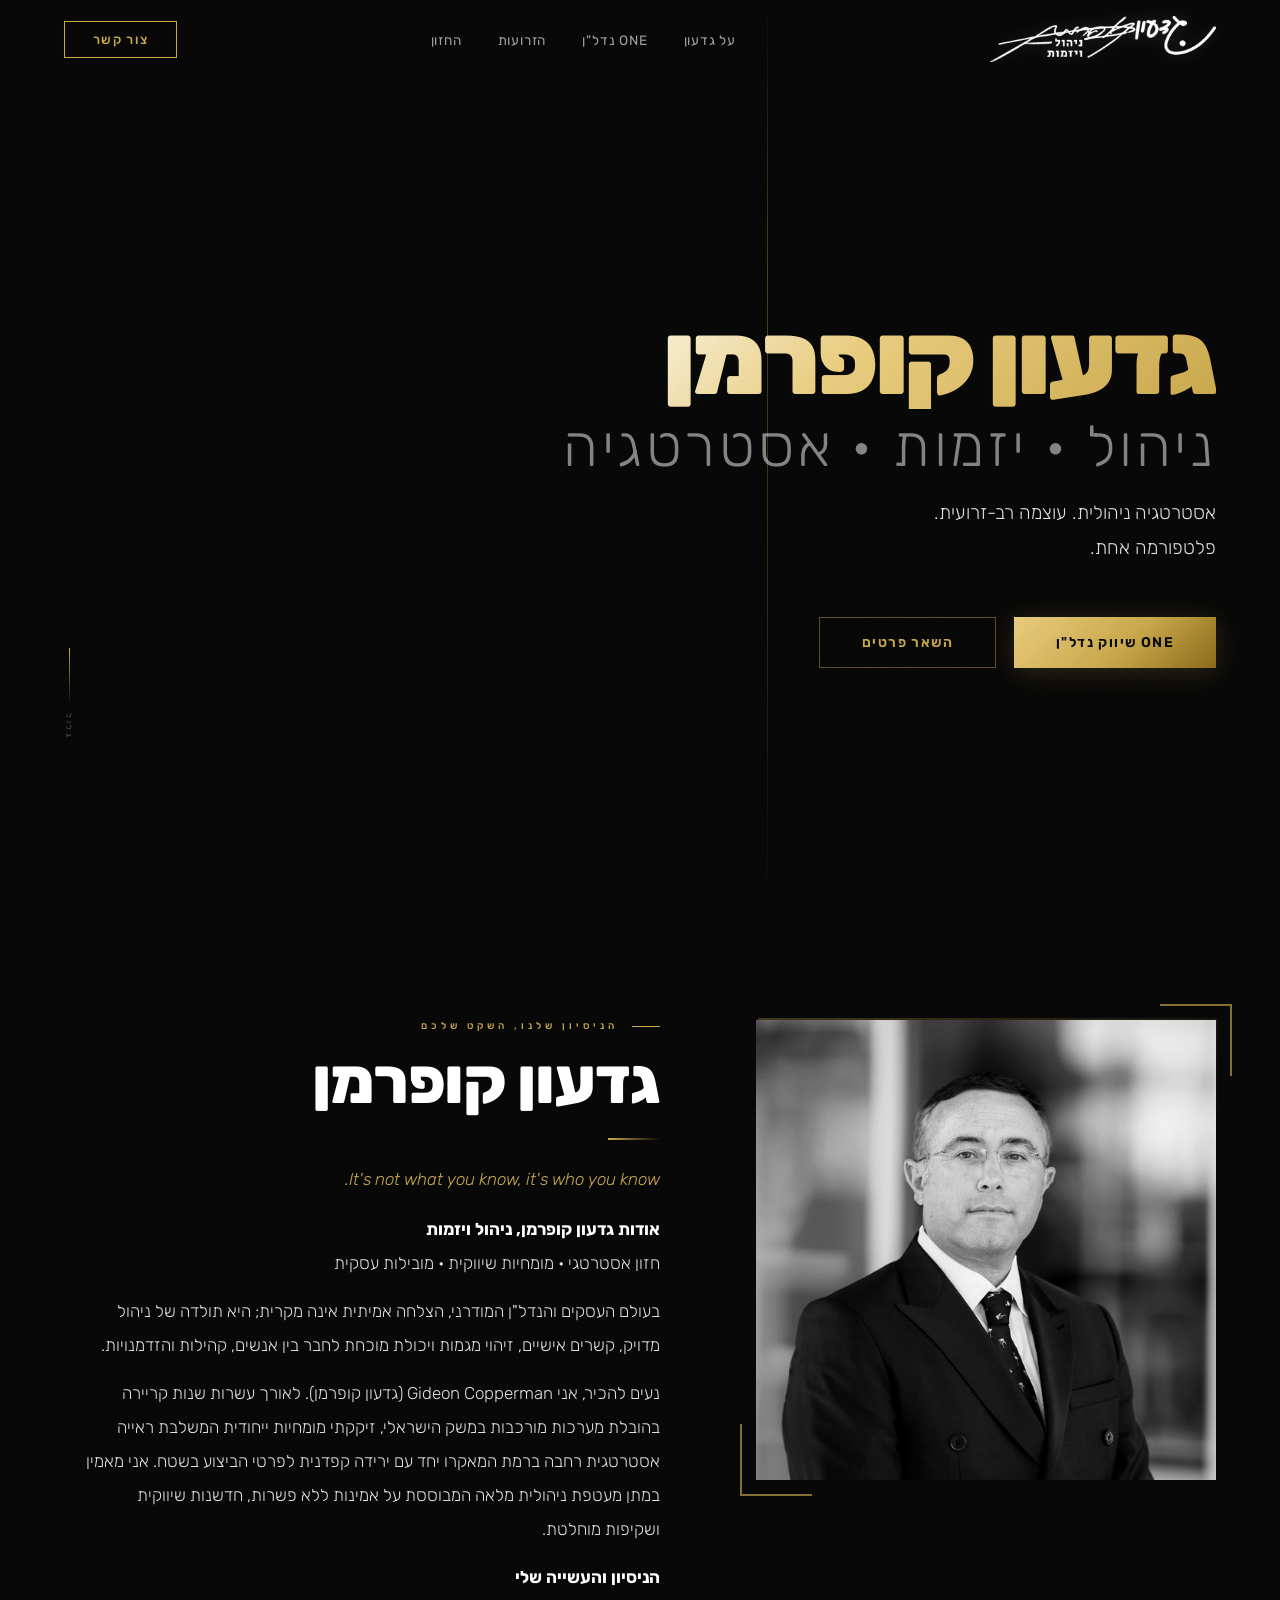
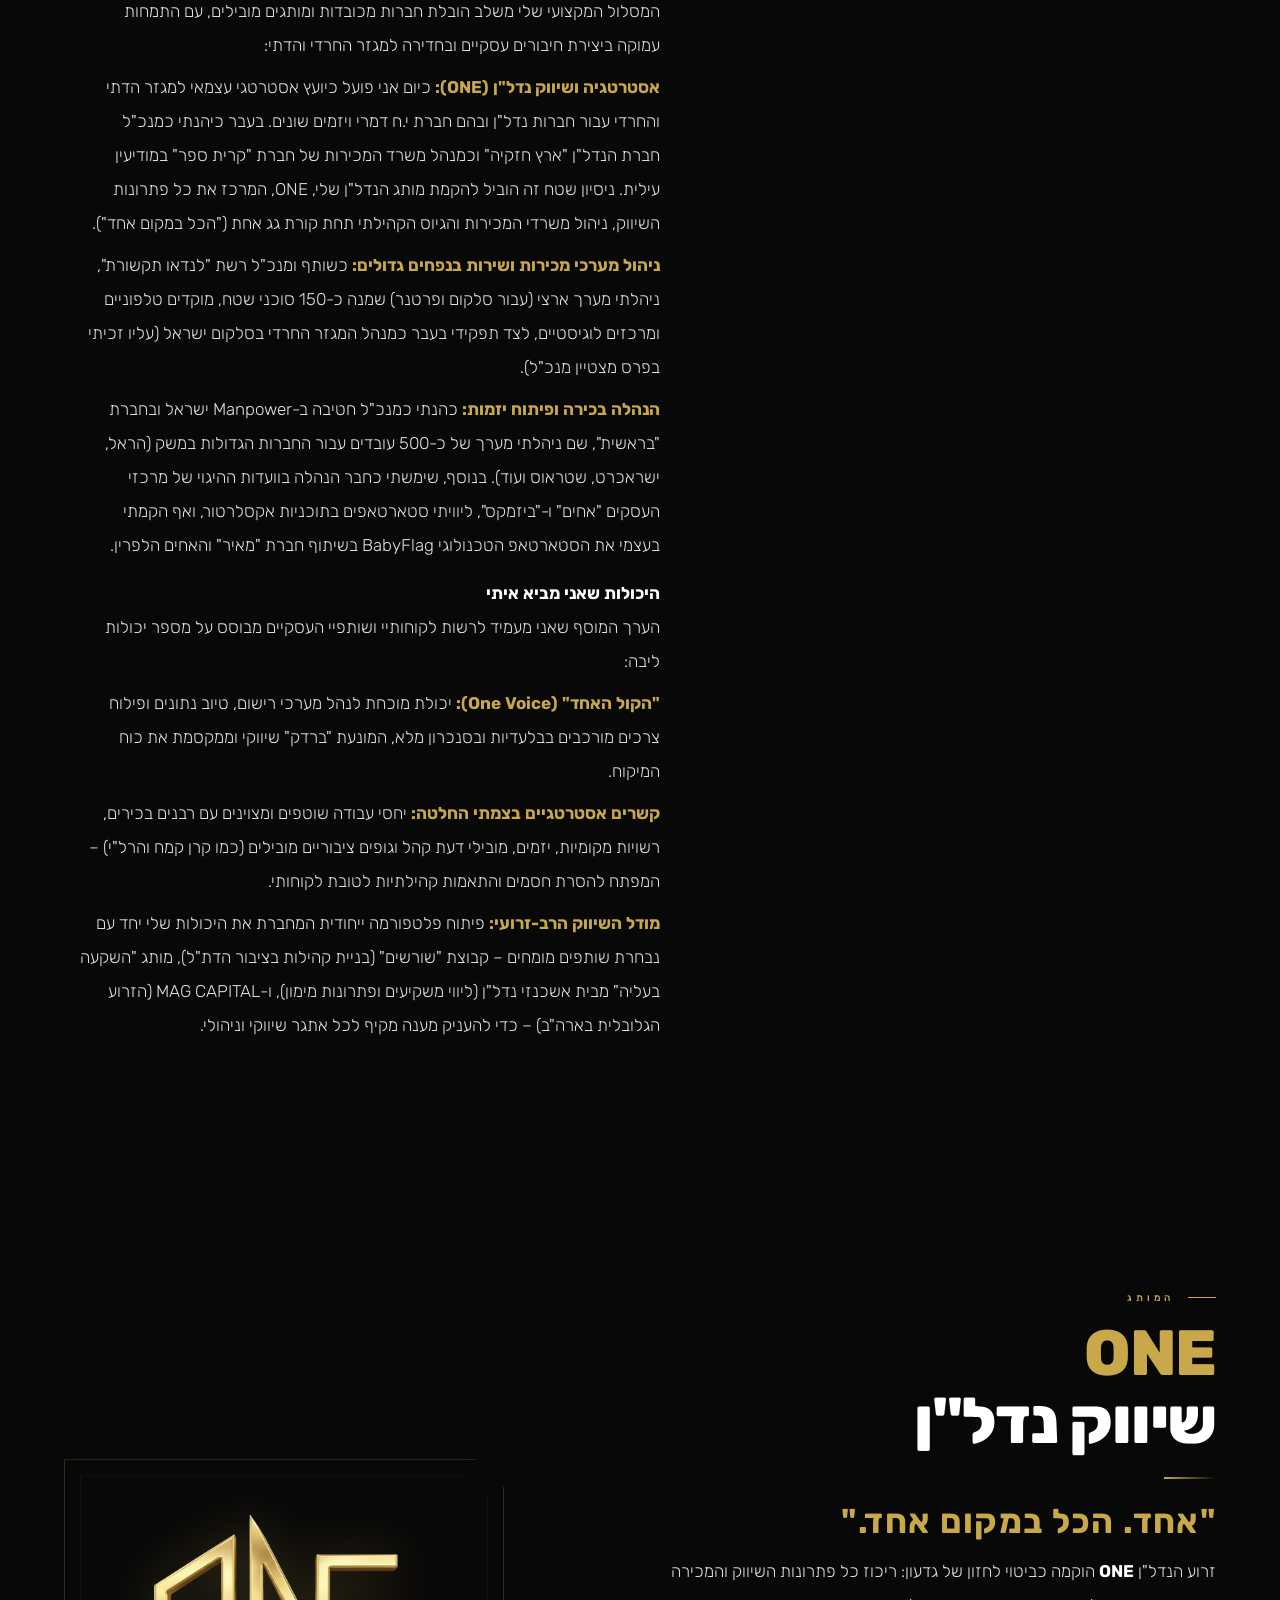
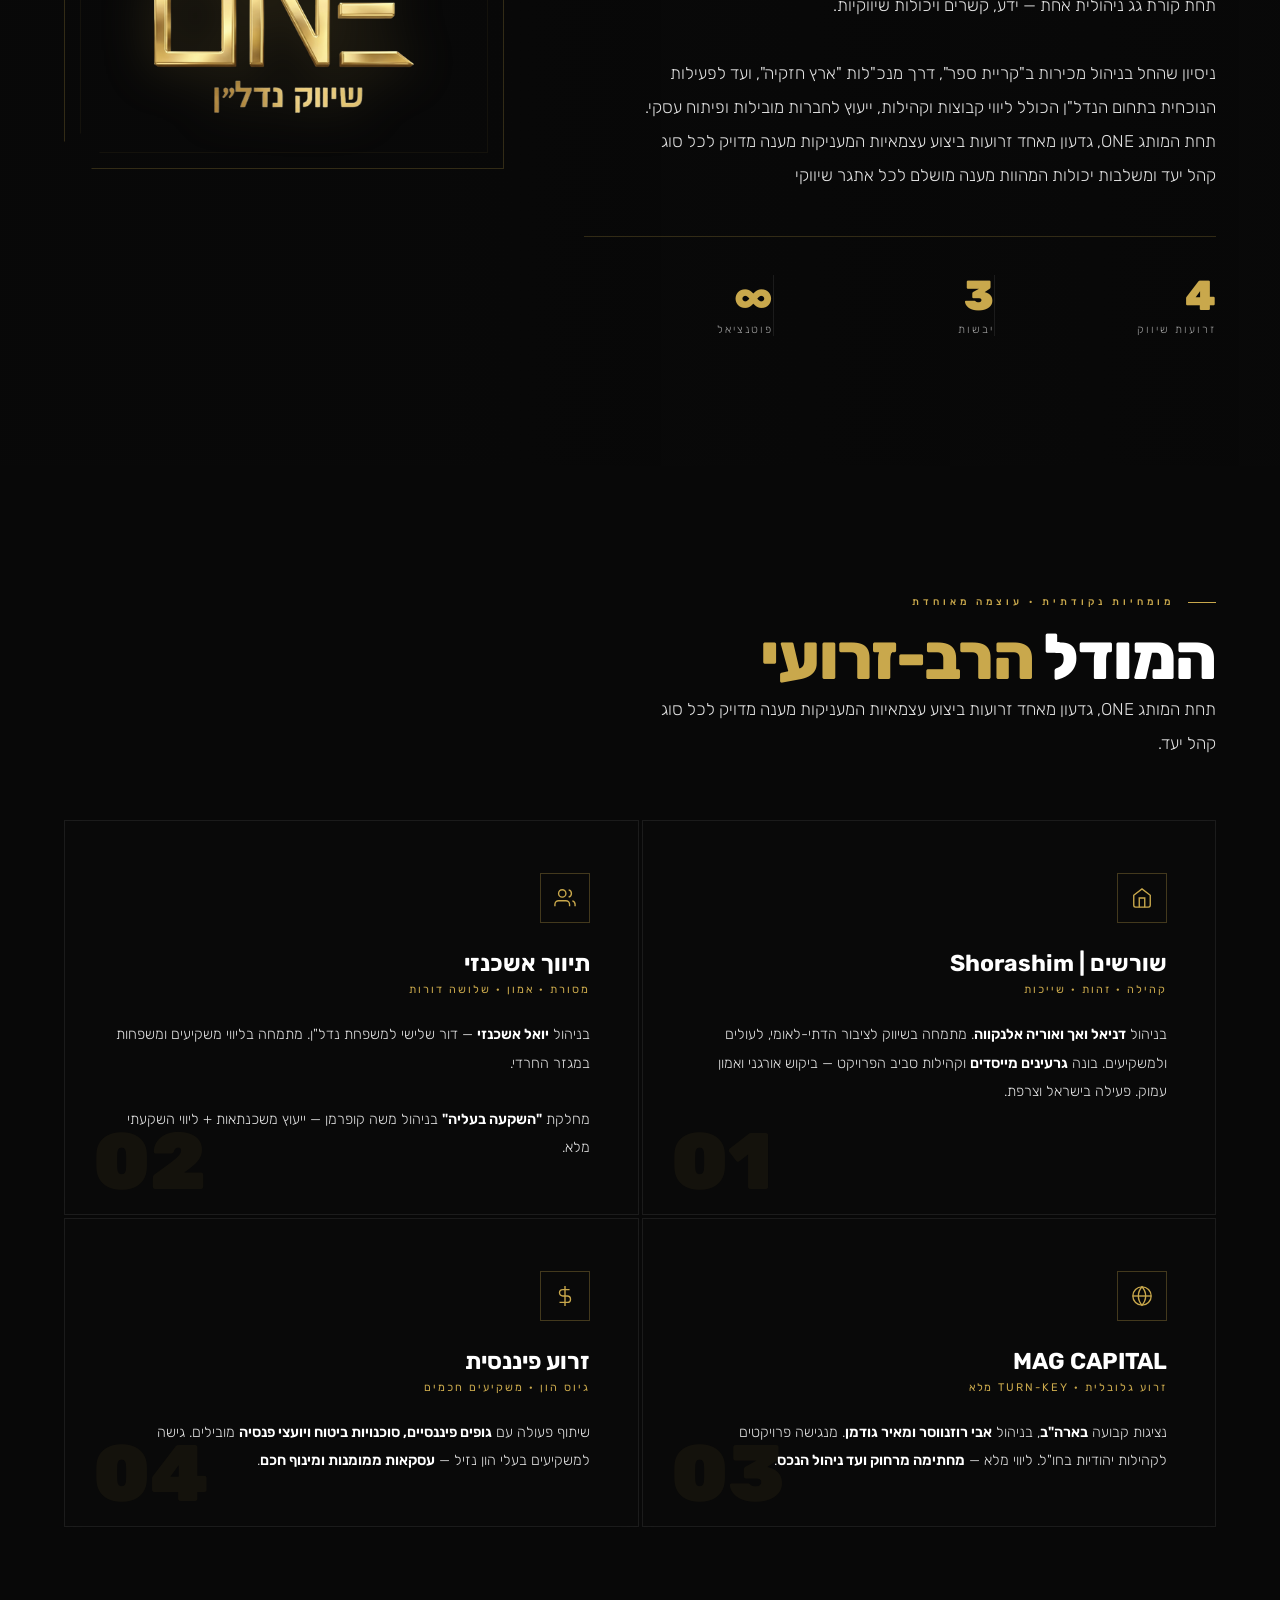
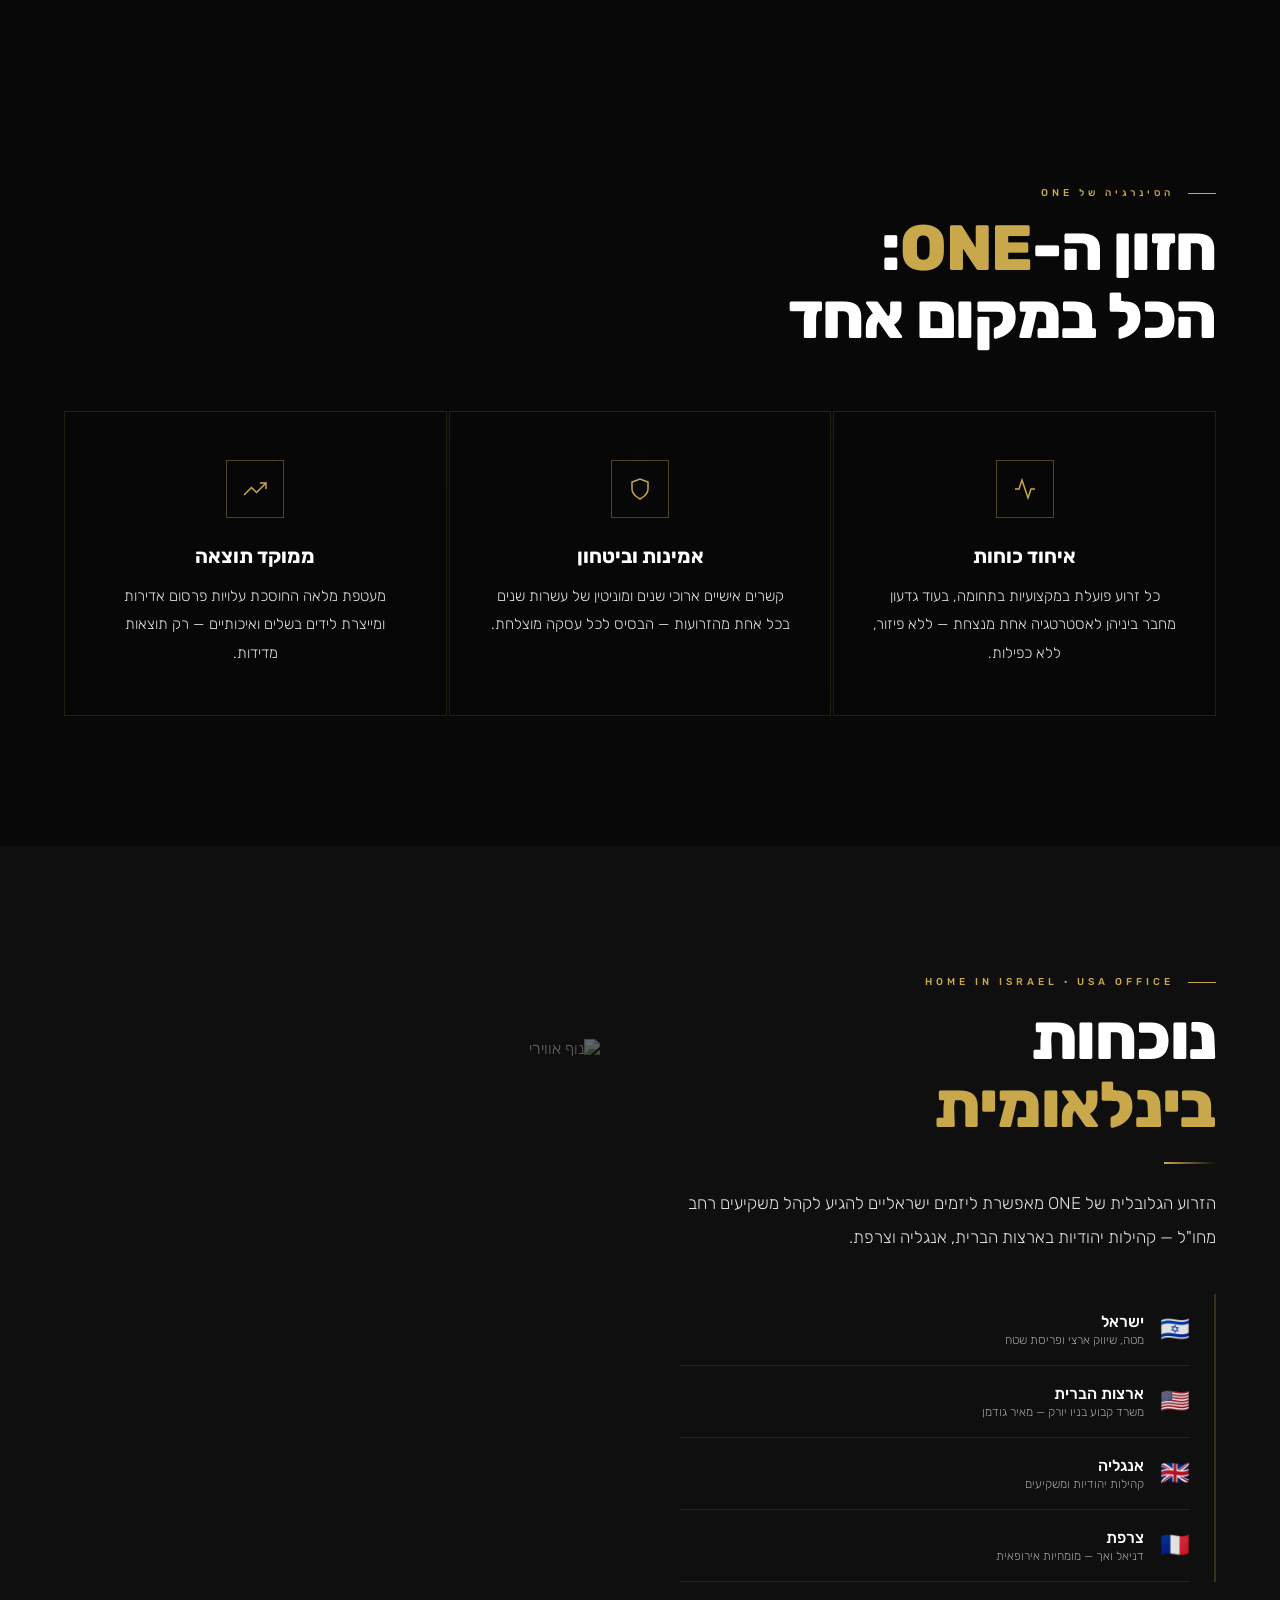
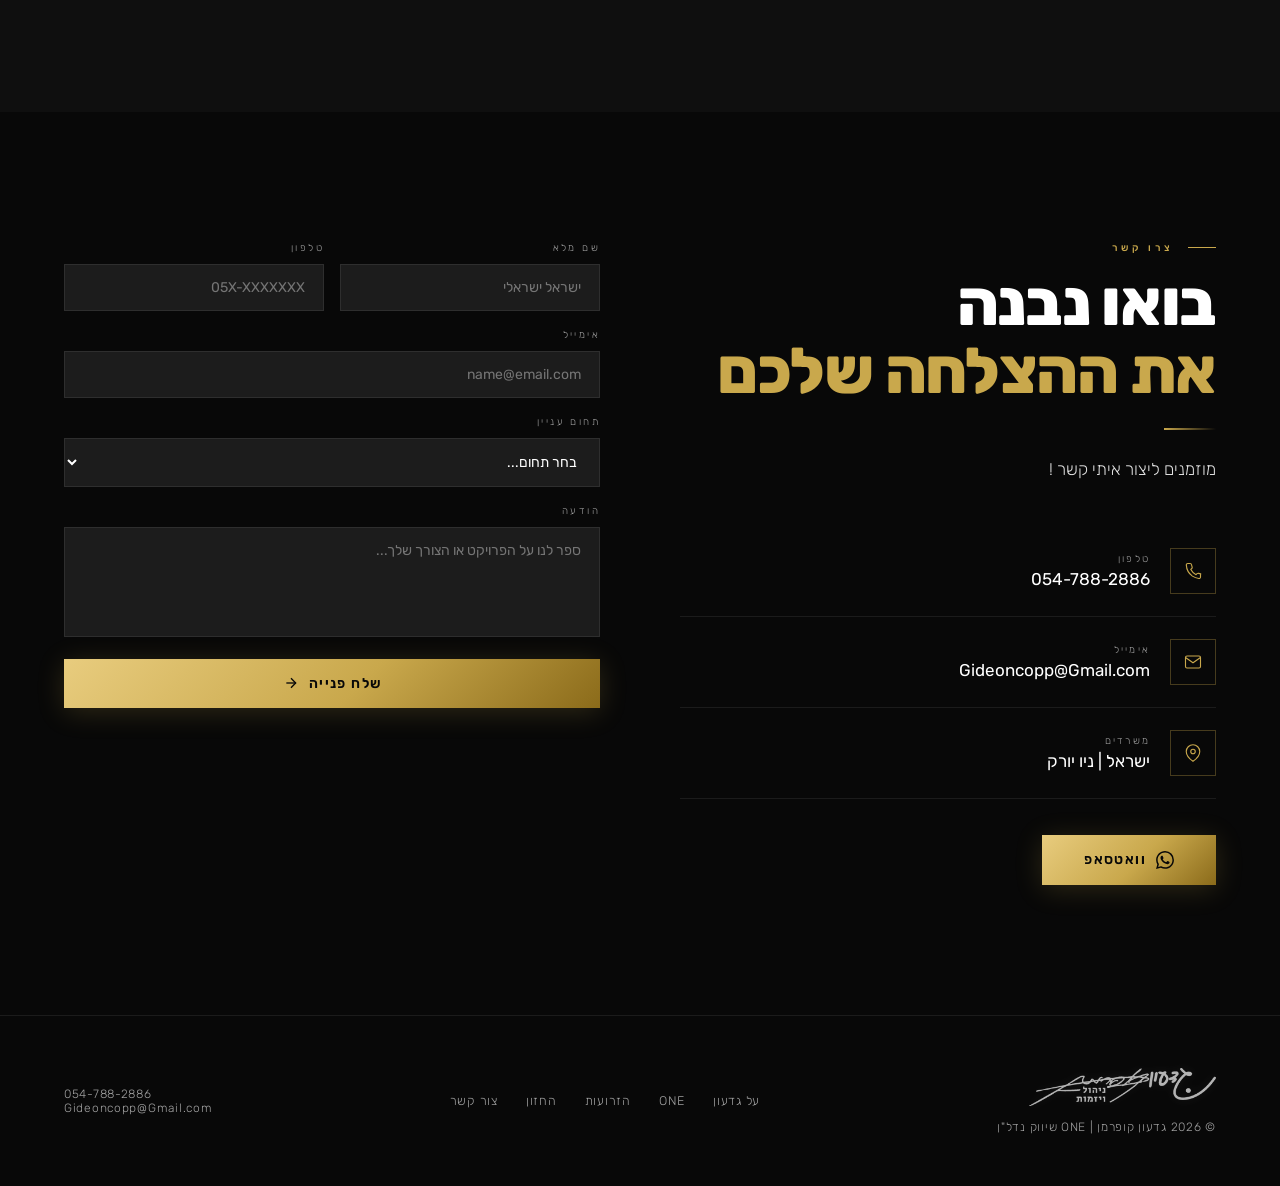
==== index.html @ a6dc7130 "Rename גדעון_קופרמן.html to index.html" ====
<!DOCTYPE html>
<html lang="he" dir="rtl">
<head>
<meta charset="UTF-8">
<meta name="viewport" content="width=device-width, initial-scale=1.0">
<title>גדעון קופרמן | ONE שיווק נדל"ן</title>
<link rel="preconnect" href="https://fonts.googleapis.com">
<link href="https://fonts.googleapis.com/css2?family=Rubik:wght@300;400;500;600;700;900&display=swap" rel="stylesheet">
<style>
:root {
  --gold:      #C9A84C;
  --gold-lt:   #E8CC7E;
  --gold-dk:   #8B6B1A;
  --gold-glow: rgba(201,168,76,0.4);
  --black:     #080808;
  --dark1:     #0F0F0F;
  --dark2:     #141414;
  --dark3:     #1C1C1C;
  --white:     #FFFFFF;
  --off-white: #F0EBE0;
  --body-text: rgba(255,255,255,0.88);
  --muted:     rgba(255,255,255,0.62);
  --faint:     rgba(255,255,255,0.35);
  --line:      rgba(201,168,76,0.22);
  --line-br:   rgba(255,255,255,0.08);
}

*,*::before,*::after { margin:0; padding:0; box-sizing:border-box; }
html { scroll-behavior:smooth; }

body {
  background: var(--black);
  color: var(--body-text);
  font-family: 'Rubik', sans-serif;
  font-weight: 300;
  overflow-x: hidden;
  direction: rtl;
}

::-webkit-scrollbar { width:3px; }
::-webkit-scrollbar-track { background:var(--black); }
::-webkit-scrollbar-thumb { background:var(--gold-dk); }

/* grain */
body::after {
  content:'';
  position:fixed; inset:0; z-index:9999; pointer-events:none;
  background-image:url("data:image/svg+xml,%3Csvg viewBox='0 0 200 200' xmlns='http://www.w3.org/2000/svg'%3E%3Cfilter id='n'%3E%3CfeTurbulence type='fractalNoise' baseFrequency='0.85' numOctaves='4' stitchTiles='stitch'/%3E%3C/filter%3E%3Crect width='100%25' height='100%25' filter='url(%23n)' opacity='0.035'/%3E%3C/svg%3E");
  opacity:0.25;
}

/* ── utils ── */
.eyebrow {
  font-size:10px; letter-spacing:.4em; text-transform:uppercase;
  color:var(--gold); font-weight:500;
  display:flex; align-items:center; gap:14px;
}
.eyebrow::before {
  content:''; width:28px; height:1px;
  background:var(--gold); flex-shrink:0;
}

h2.display {
  font-family:'Rubik',sans-serif;
  font-size:clamp(38px,5vw,68px);
  font-weight:800; line-height:1.06;
  color:var(--white); letter-spacing:-.02em;
}
h2.display .accent { color:var(--gold); }

.lead {
  font-size:17px; line-height:2;
  color:var(--body-text);
  max-width:580px;
}

.gold-rule { width:52px; height:2px; background:linear-gradient(90deg,var(--gold),transparent); margin:22px 0; }

/* ── buttons ── */
.btn {
  display:inline-flex; align-items:center; gap:10px;
  padding:16px 42px; font-family:'Rubik',sans-serif;
  font-size:14px; font-weight:600; letter-spacing:.1em;
  text-decoration:none; cursor:pointer; border:none;
  transition:all .3s ease;
}
.btn-gold {
  background:linear-gradient(135deg, var(--gold-lt) 0%, var(--gold) 55%, var(--gold-dk) 100%);
  color:var(--black);
  box-shadow:0 4px 28px rgba(201,168,76,.2);
}
.btn-gold:hover { box-shadow:0 10px 44px rgba(201,168,76,.45); transform:translateY(-2px); }
.btn-outline { background:transparent; border:1px solid rgba(201,168,76,.45); color:var(--gold); }
.btn-outline:hover { border-color:var(--gold); background:rgba(201,168,76,.1); }

/* ── NAV ── */
.nav {
  position:fixed; top:0; inset-inline:0; z-index:200;
  height:78px; display:flex; align-items:center;
  justify-content:space-between; padding:0 64px;
  transition:background .4s, box-shadow .4s;
}
.nav.scrolled {
  background:rgba(8,8,8,.96);
  backdrop-filter:blur(16px);
  box-shadow:0 1px 0 var(--line-br);
}

.nav-logo { text-decoration:none; display:flex; align-items:center; }
.nav-logo img {
  height:46px;
  filter:drop-shadow(0 0 8px rgba(255,255,255,.15));
}

.nav-links { display:flex; gap:36px; list-style:none; }
.nav-links a {
  color:var(--muted); text-decoration:none; font-size:13.5px;
  font-weight:400; letter-spacing:.06em;
  transition:color .25s; position:relative;
}
.nav-links a::after {
  content:''; position:absolute; bottom:-3px; right:0; left:0;
  height:1px; background:var(--gold);
  transform:scaleX(0); transform-origin:right;
  transition:transform .3s;
}
.nav-links a:hover { color:var(--white); }
.nav-links a:hover::after { transform:scaleX(1); }

.nav-cta {
  border:1px solid var(--gold); color:var(--gold);
  padding:10px 28px; font-size:13px; letter-spacing:.1em;
  text-decoration:none; font-family:'Rubik',sans-serif;
  font-weight:500; transition:all .3s;
}
.nav-cta:hover { background:var(--gold); color:var(--black); }

/* ── HERO ── */
.hero {
  position:relative; min-height:100vh;
  display:flex; align-items:center; overflow:hidden;
}
.hero-bg {
  position:absolute; inset:0;
  background:url('https://d8j0ntlcm91z4.cloudfront.net/user_2z0DltGcPgfWPc2d5GZVn2loP6P/hf_20260512_071832_1d3dd4ac-fcbd-48ae-98ce-c7f16e0bba00.png') center/cover no-repeat;
  transform:scale(1.07);
  animation:heroKen 24s ease-in-out infinite alternate;
  filter:brightness(.5) saturate(.85);
}
@keyframes heroKen {
  from { transform:scale(1.07) translateX(0); }
  to   { transform:scale(1.14) translateX(-1.5%); }
}
.hero-grad {
  position:absolute; inset:0;
  background:
    linear-gradient(to left, rgba(8,8,8,.75) 0%, transparent 65%),
    linear-gradient(to top,  rgba(8,8,8,.9)   0%, transparent 40%),
    linear-gradient(to bottom, rgba(8,8,8,.5) 0%, transparent 25%);
}
.hero-vline {
  position:absolute; top:0; bottom:0; right:40%;
  width:1px;
  background:linear-gradient(to bottom, transparent, rgba(201,168,76,.35) 30%, rgba(201,168,76,.2) 70%, transparent);
}

.hero-content {
  position:relative; z-index:2;
  padding:0 64px; padding-top:78px;
  max-width:900px;
  animation:fadeUp 1.2s cubic-bezier(.2,0,.1,1) both;
}
@keyframes fadeUp {
  from { opacity:0; transform:translateY(44px); }
  to   { opacity:1; transform:translateY(0); }
}


.hero h1 {
  font-family:'Rubik',sans-serif;
  font-size:clamp(56px,8vw,116px);
  font-weight:900; line-height:.97;
  letter-spacing:-.03em; margin:0 0 20px;
}
.hero h1 .name {
  display:block;
  background:linear-gradient(135deg, #fff 0%, var(--gold-lt) 45%, var(--gold) 100%);
  -webkit-background-clip:text; -webkit-text-fill-color:transparent; background-clip:text;
}
.hero h1 .sub {
  display:block;
  color:rgba(255,255,255,.5);
  font-size:.56em; font-weight:300;
  letter-spacing:.06em; margin-top:10px;
}

.hero-tagline {
  font-size:19px; color:var(--body-text);
  max-width:540px; line-height:1.85;
  margin-bottom:52px; font-weight:300;
}

.hero-btns { display:flex; gap:18px; flex-wrap:wrap; }

/* Stats bar — big and bold */
.stats-bar {
  position:absolute; bottom:0; inset-inline:0; z-index:2;
  display:grid; grid-template-columns:repeat(4,1fr);
  border-top:1px solid var(--line);
  background:linear-gradient(to top, rgba(8,8,8,.92), rgba(8,8,8,.6));
  backdrop-filter:blur(8px);
}
.stat-cell {
  padding:32px 0;
  text-align:center;
  border-left:1px solid var(--line);
  animation:fadeUp 1.8s cubic-bezier(.2,0,.1,1) both;
}
.stat-cell:last-child { border-left:none; }
.stat-n {
  font-family:'Rubik',sans-serif;
  font-size:clamp(44px,5vw,72px);
  font-weight:900; line-height:1;
  background:linear-gradient(135deg, var(--gold-lt), var(--gold));
  -webkit-background-clip:text; -webkit-text-fill-color:transparent; background-clip:text;
  display:block;
}
.stat-l {
  font-size:11px; letter-spacing:.25em;
  color:var(--muted); text-transform:uppercase;
  margin-top:8px; display:block; font-weight:400;
}

.scroll-hint {
  position:absolute; bottom:160px; left:64px; z-index:2;
  display:flex; flex-direction:column; align-items:center; gap:9px;
}
.scroll-hint span {
  font-size:9px; letter-spacing:.3em; color:var(--faint);
  text-transform:uppercase; writing-mode:vertical-lr;
}
.scroll-line {
  width:1px; height:56px;
  background:linear-gradient(to bottom, var(--gold) 0%, transparent 100%);
  animation:linePulse 2.2s ease-in-out infinite;
}
@keyframes linePulse {
  0%,100% { transform:scaleY(1) translateY(0); opacity:.7; }
  50%      { transform:scaleY(.6) translateY(10px); opacity:1; }
}

/* ── ABOUT ── */
.about-wrap {
  padding:120px 64px;
  max-width:1300px; margin:0 auto;
}
.about-grid {
  display:grid; grid-template-columns:460px 1fr;
  gap:96px; align-items:start;
}

.photo-mount {
  position:relative;
}
.photo-mount::before {
  content:''; position:absolute;
  top:-2px; right:-2px; bottom:2px; left:2px;
  background:linear-gradient(145deg, var(--gold) 0%, transparent 55%);
  opacity:.3; z-index:0;
}
.photo-mount img {
  position:relative; z-index:1; width:100%;
  display:block; filter:contrast(1.05) saturate(.95);
}
.photo-corner-tl {
  position:absolute; top:-16px; right:-16px;
  width:72px; height:72px;
  border-top:2px solid var(--gold); border-right:2px solid var(--gold);
  z-index:2; opacity:.65;
}
.photo-corner-br {
  position:absolute; bottom:-16px; left:-16px;
  width:72px; height:72px;
  border-bottom:2px solid var(--gold); border-left:2px solid var(--gold);
  z-index:2; opacity:.65;
}

.about-text .badges {
  display:flex; gap:10px; flex-wrap:wrap; margin-top:28px;
}
.badge {
  font-size:11px; letter-spacing:.1em; text-transform:uppercase;
  border:1px solid var(--line); color:var(--gold);
  padding:6px 16px; font-weight:400;
}

.timeline {
  margin-top:44px;
  border-right:2px solid var(--line);
  padding-right:28px;
}
.tl-item {
  position:relative; padding:20px 0;
  border-bottom:1px solid var(--line-br);
  display:grid; grid-template-columns:180px 1fr; gap:20px;
}
.tl-item::before {
  content:''; position:absolute;
  right:-36px; top:26px;
  width:10px; height:10px;
  border:2px solid var(--gold); background:var(--black);
  transform:rotate(45deg);
}
.tl-co {
  font-size:12px; font-weight:600; color:var(--gold);
  letter-spacing:.05em; line-height:1.5;
}
.tl-co small {
  display:block; font-weight:300; font-size:11px;
  color:var(--muted); letter-spacing:.08em; margin-top:3px;
}
.tl-desc { font-size:14px; color:var(--body-text); line-height:1.85; }
.award {
  display:inline-block; font-size:10px; letter-spacing:.15em;
  color:var(--gold); border:1px solid rgba(201,168,76,.35);
  padding:3px 10px; margin-top:8px;
}

/* ── ONE SECTION (bg: interior) ── */
.one-section {
  position:relative; overflow:hidden;
}
.one-section-bg {
  position:absolute; inset:0;
  background:url('https://d8j0ntlcm91z4.cloudfront.net/user_2z0DltGcPgfWPc2d5GZVn2loP6P/hf_20260512_071838_3bd929a1-4278-4770-b07a-94252f2e0bbb.png') center/cover no-repeat;
  filter:brightness(.5) saturate(.85);
}
.one-section-overlay {
  position:absolute; inset:0;
  background:
    linear-gradient(to right, rgba(8,8,8,.78) 35%, rgba(8,8,8,.42) 100%),
    linear-gradient(to bottom, rgba(8,8,8,.5) 0%, transparent 20%, transparent 80%, rgba(8,8,8,.65) 100%);
}
.one-inner {
  position:relative; z-index:1;
  padding:130px 64px;
  max-width:1300px; margin:0 auto;
  display:grid; grid-template-columns:1fr 440px;
  gap:80px; align-items:center;
}

/* ONE logo mount: integrated, not pasted */
.one-logo-box {
  position:relative; display:flex;
  align-items:center; justify-content:center;
  padding:56px;
}
.one-logo-box::before {
  content:''; position:absolute; inset:0;
  border:1px solid var(--line);
  clip-path:polygon(0 0, calc(100% - 28px) 0, 100% 28px, 100% 100%, 28px 100%, 0 calc(100% - 28px));
}
.one-logo-box::after {
  content:''; position:absolute; inset:16px;
  border:1px solid rgba(201,168,76,.06);
  clip-path:polygon(0 0, calc(100% - 20px) 0, 100% 20px, 100% 100%, 20px 100%, 0 calc(100% - 20px));
}
.one-logo-box img {
  width:260px; position:relative; z-index:1;
  animation:goldGlow 5s ease-in-out infinite;
  filter:drop-shadow(0 0 24px rgba(201,168,76,.25));
}
@keyframes goldGlow {
  0%,100% { filter:drop-shadow(0 0 18px rgba(201,168,76,.2)); }
  50%      { filter:drop-shadow(0 0 52px rgba(201,168,76,.55)); }
}

.one-tagline {
  font-family:'Rubik',sans-serif;
  font-size:clamp(22px,2.8vw,34px);
  font-weight:700; color:var(--gold);
  letter-spacing:.04em; margin:20px 0 12px;
}

.one-kpis {
  display:flex; gap:0;
  margin-top:44px; padding-top:38px;
  border-top:1px solid var(--line);
}
.kpi {
  flex:1; padding:0 0 0 32px;
  border-left:1px solid var(--line-br);
}
.kpi:last-child { border-left:none; padding-left:0; }
.kpi-n {
  font-size:42px; font-weight:900;
  color:var(--gold); line-height:1;
}
.kpi-l {
  font-size:11px; letter-spacing:.18em;
  text-transform:uppercase; color:var(--muted); margin-top:6px;
}

/* Properties mosaic */
.mosaic {
  display:grid;
  grid-template-columns:1.5fr 1fr 1fr;
  grid-template-rows:280px 280px;
  gap:3px; margin-top:70px;
  position:relative; z-index:1;
  max-width:1300px; margin-inline:auto;
}
.mosaic-cell {
  position:relative; overflow:hidden;
}
.mosaic-cell img {
  width:100%; height:100%; object-fit:cover;
  transition:transform .85s cubic-bezier(.2,0,.1,1), filter .4s;
  filter:brightness(.72) saturate(.8);
}
.mosaic-cell:hover img { transform:scale(1.07); filter:brightness(.88) saturate(1.1); }
.mosaic-cell:first-child { grid-row:span 2; }
.mosaic-cap {
  position:absolute; bottom:0; inset-inline:0;
  padding:20px 22px;
  background:linear-gradient(to top, rgba(8,8,8,.82) 0%, transparent 100%);
}
.mosaic-tag {
  font-size:9px; letter-spacing:.28em; text-transform:uppercase;
  color:var(--gold); margin-bottom:4px;
}
.mosaic-name {
  font-family:'Rubik',sans-serif; font-size:17px;
  font-weight:700; color:var(--white);
}

/* ── ARMS (bg: aerial) ── */
.arms-section {
  position:relative; overflow:hidden;
}
.arms-bg {
  position:absolute; inset:0;
  background:url('https://d8j0ntlcm91z4.cloudfront.net/user_2z0DltGcPgfWPc2d5GZVn2loP6P/hf_20260512_071843_4479e6b7-c26d-4ecb-a0e3-efa454757441.png') center/cover no-repeat;
  filter:brightness(.5) saturate(.85);
}
.arms-overlay {
  position:absolute; inset:0;
  background:rgba(8,8,8,.52);
}
.arms-inner {
  position:relative; z-index:1;
  padding:130px 64px; max-width:1300px; margin:0 auto;
}
.arms-grid {
  display:grid; grid-template-columns:repeat(2,1fr);
  gap:3px; margin-top:60px;
}
.arm-card {
  background:rgba(10,10,10,.85);
  backdrop-filter:blur(10px);
  border:1px solid var(--line-br);
  padding:52px 48px; position:relative; overflow:hidden;
  transition:border-color .35s, transform .35s;
}
.arm-card-bg {
  position:absolute; inset:0;
  background-size:cover; background-position:center;
  filter:brightness(.5) saturate(.85);
  transition:filter .5s, transform .8s;
  z-index:0;
}
.arm-card:hover .arm-card-bg {
  filter:brightness(.62) saturate(1);
  transform:scale(1.05);
}
.arm-card > *:not(.arm-card-bg):not(.arm-num) {
  position:relative; z-index:1;
}
.arm-card .arm-num { z-index:1; }
.arm-card:hover {
  border-color:rgba(201,168,76,.4);
  transform:translateY(-4px);
}
.arm-card::before {
  content:''; position:absolute;
  top:0; right:0; left:0; height:2px;
  background:linear-gradient(90deg, transparent, var(--gold), transparent);
  transform:scaleX(0); transition:transform .5s;
}
.arm-card:hover::before { transform:scaleX(1); }
.arm-num {
  position:absolute; bottom:12px; left:28px;
  font-family:'Rubik',sans-serif; font-size:80px;
  font-weight:900; color:rgba(201,168,76,.06);
  line-height:1; pointer-events:none; user-select:none;
}
.arm-icon {
  width:50px; height:50px;
  border:1px solid rgba(201,168,76,.3);
  display:flex; align-items:center; justify-content:center;
  margin-bottom:26px; color:var(--gold);
}
.arm-icon svg { width:22px; height:22px; }
.arm-title {
  font-family:'Rubik',sans-serif; font-size:23px;
  font-weight:700; color:var(--white); margin-bottom:6px;
}
.arm-sub {
  font-size:11px; letter-spacing:.18em;
  text-transform:uppercase; color:var(--gold);
  margin-bottom:24px; font-weight:400;
}
.arm-body { font-size:14.5px; line-height:1.95; color:var(--body-text); }
.arm-body strong { color:var(--white); font-weight:600; }

/* ── VISION (bg: penthouse) ── */
.vision-section {
  position:relative; overflow:hidden;
}
.vision-bg {
  position:absolute; inset:0;
  background:url('https://d8j0ntlcm91z4.cloudfront.net/user_2z0DltGcPgfWPc2d5GZVn2loP6P/hf_20260512_071849_13f2299f-2a1b-4d69-b930-0a823d4abb75.png') center 30%/cover no-repeat;
  filter:brightness(.5) saturate(.85);
}
.vision-overlay {
  position:absolute; inset:0;
  background:
    radial-gradient(ellipse 70% 100% at 50% 0%, rgba(8,8,8,.3) 0%, transparent 60%),
    linear-gradient(to bottom, rgba(8,8,8,.45) 0%, rgba(8,8,8,.32) 50%, rgba(8,8,8,.6) 100%);
}
.vision-inner {
  position:relative; z-index:1;
  padding:130px 64px; max-width:1300px; margin:0 auto;
}
.vision-cards {
  display:grid; grid-template-columns:repeat(3,1fr);
  gap:2px; margin-top:60px;
}
.v-card {
  border:1px solid rgba(201,168,76,.15);
  background:rgba(8,8,8,.65);
  backdrop-filter:blur(14px);
  padding:48px 38px; text-align:center;
  transition:border-color .3s, background .3s, transform .3s;
}
.v-card:hover {
  border-color:rgba(201,168,76,.5);
  background:rgba(12,10,4,.8);
  transform:translateY(-4px);
}
.v-icon {
  width:58px; height:58px;
  border:1px solid rgba(201,168,76,.38);
  display:flex; align-items:center; justify-content:center;
  margin:0 auto 26px; color:var(--gold);
}
.v-icon svg { width:24px; height:24px; }
.v-card h3 {
  font-family:'Rubik',sans-serif; font-size:20px;
  font-weight:700; color:var(--white); margin-bottom:14px;
}
.v-card p { font-size:15px; color:var(--body-text); line-height:1.9; }

/* ── GLOBAL ── */
.global-section {
  position:relative; overflow:hidden;
  background:var(--dark1);
}
.global-inner {
  padding:130px 64px; max-width:1300px; margin:0 auto;
  display:grid; grid-template-columns:1fr 1fr; gap:80px; align-items:center;
}
.global-img {
  position:relative; overflow:hidden; height:480px;
}
.global-img img {
  width:100%; height:100%; object-fit:cover;
  filter:brightness(.75) saturate(.8);
}
.global-img::after {
  content:''; position:absolute; inset:0;
  background:linear-gradient(to left, rgba(15,15,15,.5) 0%, transparent 60%);
}
.countries {
  margin-top:40px; border-right:2px solid var(--line);
  padding-right:24px;
}
.country {
  padding:18px 0; border-bottom:1px solid var(--line-br);
  display:flex; align-items:center; gap:16px;
  transition:padding-right .25s;
}
.country:hover { padding-right:8px; }
.c-flag { font-size:24px; line-height:1; }
.c-name { font-size:16px; font-weight:500; color:var(--white); }
.c-desc { font-size:12px; color:var(--muted); margin-top:2px; }

/* ── CONTACT (bg: lobby) ── */
.contact-section {
  position:relative; overflow:hidden;
}
.contact-bg {
  position:absolute; inset:0;
  background:url('https://d8j0ntlcm91z4.cloudfront.net/user_2z0DltGcPgfWPc2d5GZVn2loP6P/hf_20260512_071855_0fe7b6d3-6d54-416a-b153-3c78ca87f82b.png') center/cover no-repeat;
  filter:brightness(.5) saturate(.85);
}
.contact-overlay {
  position:absolute; inset:0;
  background:rgba(8,8,8,.52);
}
.contact-inner {
  position:relative; z-index:1;
  padding:130px 64px; max-width:1300px; margin:0 auto;
  display:grid; grid-template-columns:1fr 1fr; gap:80px; align-items:start;
}

.ci-list { margin-top:40px; }
.ci-row {
  display:flex; align-items:center; gap:20px;
  padding:22px 0; border-bottom:1px solid var(--line-br);
}
.ci-ico {
  width:46px; height:46px;
  border:1px solid rgba(201,168,76,.32);
  display:flex; align-items:center; justify-content:center;
  flex-shrink:0; color:var(--gold);
}
.ci-ico svg { width:18px; height:18px; }
.ci-lbl { font-size:10px; letter-spacing:.22em; text-transform:uppercase; color:var(--muted); margin-bottom:4px; }
.ci-val { font-size:17px; color:var(--white); font-weight:400; }

.form-2col { display:grid; grid-template-columns:1fr 1fr; gap:16px; }
.fg { margin-bottom:18px; }
.fg label { display:block; font-size:10px; letter-spacing:.24em; text-transform:uppercase; color:var(--muted); margin-bottom:10px; }
.fg input, .fg textarea, .fg select {
  width:100%; background:var(--dark3);
  border:1px solid var(--line-br);
  color:var(--white); padding:14px 18px;
  font-family:'Rubik',sans-serif; font-size:14px;
  outline:none; transition:border-color .3s; direction:rtl;
}
.fg input:focus, .fg textarea:focus, .fg select:focus { border-color:rgba(201,168,76,.5); }
.fg textarea { height:110px; resize:none; }
.fg select option { background:var(--dark3); }

/* ── FOOTER ── */
footer {
  background:var(--black);
  border-top:1px solid var(--line-br);
  padding:52px 64px;
}
.footer-inner {
  max-width:1300px; margin:0 auto;
  display:flex; justify-content:space-between; align-items:center; gap:32px;
}
.footer-sig img {
  height:38px; opacity:.7;
  filter:drop-shadow(0 0 4px rgba(255,255,255,.1));
}
.footer-copy { font-size:12px; color:var(--muted); letter-spacing:.06em; }
.footer-nav { display:flex; gap:28px; }
.footer-nav a { font-size:12.5px; color:var(--muted); text-decoration:none; letter-spacing:.06em; transition:color .25s; }
.footer-nav a:hover { color:var(--gold); }

/* ── REVEAL ── */
.reveal {
  opacity:0; transform:translateY(32px);
  transition:opacity .8s cubic-bezier(.2,0,.1,1), transform .8s cubic-bezier(.2,0,.1,1);
}
.reveal.d1 { transition-delay:.1s; }
.reveal.d2 { transition-delay:.22s; }
.reveal.d3 { transition-delay:.34s; }
.reveal.d4 { transition-delay:.46s; }
.reveal.in { opacity:1; transform:translateY(0); }

/* ── RESPONSIVE ── */
@media(max-width:1024px) {
  .nav { padding:0 20px; height:64px; }
  .nav-links { display:none; }
  .nav-cta { padding:8px 18px; font-size:12px; }
  .hero-content { padding:0 20px; padding-top:64px; }
  .hero h1 { font-size:clamp(42px,11vw,72px); }
  .hero-tagline { font-size:15px; }
  .stats-bar { grid-template-columns:repeat(2,1fr); }
  .stat-n { font-size:clamp(36px,9vw,56px); }
  .stat-cell { padding:22px 8px; }
  .about-wrap { padding:64px 20px; }
  .about-grid { grid-template-columns:1fr; gap:40px; }
  .one-inner { padding:64px 20px; grid-template-columns:1fr; gap:40px; }
  .one-logo-box { padding:32px; }
  .one-logo-box img { width:180px; }
  .one-kpis { gap:0; }
  .kpi { padding:0 0 0 20px; }
  .arms-inner { padding:64px 20px; }
  .arms-grid { grid-template-columns:1fr; }
  .arm-card { padding:36px 28px; }
  .vision-inner { padding:64px 20px; }
  .vision-cards { grid-template-columns:1fr; gap:2px; }
  .v-card { padding:36px 24px; }
  .global-inner { padding:64px 20px; grid-template-columns:1fr; gap:40px; }
  .global-img { height:260px; }
  .contact-inner { padding:64px 20px; grid-template-columns:1fr; gap:40px; }
  .form-2col { grid-template-columns:1fr; gap:0; }
  footer { padding:36px 20px; }
  .footer-inner { flex-direction:column; text-align:center; gap:20px; }
  .footer-nav { justify-content:center; flex-wrap:wrap; gap:16px; }
  .scroll-hint { display:none; }
  .hero-vline { display:none; }
  .eyebrow { font-size:9px; }
  h2.display { font-size:clamp(28px,8vw,44px); }
  .lead { font-size:15px; }
  .timeline { padding-right:20px; }
  .tl-item { grid-template-columns:1fr; gap:6px; }
  .tl-item::before { display:none; }
  .countries { padding-right:16px; }
}

@media(max-width:480px) {
  .hero h1 { font-size:clamp(36px,10vw,56px); }
  .stat-n { font-size:clamp(30px,8vw,44px); }
  .btn { padding:13px 24px; font-size:13px; }
  .hero-btns { flex-direction:column; gap:12px; }
  .hero-btns .btn { text-align:center; justify-content:center; }
  .nav-cta { display:none; }
  .one-logo-box img { width:140px; }
  .arm-card { padding:28px 20px; }
  .arm-icon { width:42px; height:42px; }
}
</style>
</head>
<body>

<!-- NAV -->
<nav class="nav" id="main-nav">
  <a href="#" class="nav-logo">
    <img src="[data-uri]" alt="גדעון קופרמן">
  </a>
  <ul class="nav-links">
    <li><a href="#about">על גדעון</a></li>
    <li><a href="#one">ONE נדל"ן</a></li>
    <li><a href="#arms">הזרועות</a></li>
    <li><a href="#vision">החזון</a></li>
  </ul>
  <a href="#contact" class="nav-cta">צור קשר</a>
</nav>

<!-- ════ HERO ════ -->
<section class="hero" id="hero">
  <div class="hero-bg"></div>
  <div class="hero-grad"></div>
  <div class="hero-vline"></div>

  <div class="hero-content">
    <h1>
      <span class="name">גדעון קופרמן</span>
      <span class="sub">ניהול · יזמות · אסטרטגיה</span>
    </h1>
    <p class="hero-tagline">
      אסטרטגיה ניהולית. עוצמה רב-זרועית.<br>
      פלטפורמה אחת.
    </p>
    <div class="hero-btns">
      <a href="#one" class="btn btn-gold">ONE שיווק נדל"ן</a>
      <a href="#contact" class="btn btn-outline">השאר פרטים</a>
    </div>
  </div>

  <div class="scroll-hint">
    <div class="scroll-line"></div>
    <span>גלול</span>
  </div>


</section>

<!-- ════ ABOUT ════ -->
<div class="about-wrap" id="about">
  <div class="about-grid">
    <div class="photo-mount reveal">
      <div class="photo-corner-tl"></div>
      <img src="[data-uri]" alt="גדעון קופרמן">
      <div class="photo-corner-br"></div>
    </div>

    <div>
      <div class="eyebrow reveal">הניסיון שלנו, השקט שלכם</div>
      <h2 class="display reveal d1" style="margin-top:16px;">גדעון קופרמן</h2>
      <div class="gold-rule reveal d2"></div>
      <p class="lead reveal d2" style="font-style:italic;color:var(--gold);margin-bottom:16px;">It's not what you know, it's who you know.</p>

      <p class="lead reveal d2" style="margin-bottom:14px;"><strong style="color:var(--white);">אודות גדעון קופרמן, ניהול ויזמות</strong><br>
      חזון אסטרטגי • מומחיות שיווקית • מובילות עסקית</p>

      <p class="lead reveal d2" style="margin-bottom:14px;">בעולם העסקים והנדל"ן המודרני, הצלחה אמיתית אינה מקרית; היא תולדה של ניהול מדויק, קשרים אישיים, זיהוי מגמות ויכולת מוכחת לחבר בין אנשים, קהילות והזדמנויות.</p>

      <p class="lead reveal d2" style="margin-bottom:14px;">נעים להכיר, אני Gideon Copperman (גדעון קופרמן). לאורך עשרות שנות קריירה בהובלת מערכות מורכבות במשק הישראלי, זיקקתי מומחיות ייחודית המשלבת ראייה אסטרטגית רחבה ברמת המאקרו יחד עם ירידה קפדנית לפרטי הביצוע בשטח. אני מאמין במתן מעטפת ניהולית מלאה המבוססת על אמינות ללא פשרות, חדשנות שיווקית ושקיפות מוחלטת.</p>

      <p class="lead reveal d2" style="margin-bottom:8px;"><strong style="color:var(--white);">הניסיון והעשייה שלי</strong><br>
      המסלול המקצועי שלי משלב הובלת חברות מכובדות ומותגים מובילים, עם התמחות עמוקה ביצירת חיבורים עסקיים ובחדירה למגזר החרדי והדתי:</p>

      <p class="lead reveal d2" style="margin-bottom:8px;"><strong style="color:var(--gold);">אסטרטגיה ושיווק נדל"ן (ONE):</strong> כיום אני פועל כיועץ אסטרטגי עצמאי למגזר הדתי והחרדי עבור חברות נדל"ן ובהם חברת י.ח דמרי ויזמים שונים. בעבר כיהנתי כמנכ"ל חברת הנדל"ן "ארץ חזקיה" וכמנהל משרד המכירות של חברת "קרית ספר" במודיעין עילית. ניסיון שטח זה הוביל להקמת מותג הנדל"ן שלי, ONE, המרכז את כל פתרונות השיווק, ניהול משרדי המכירות והגיוס הקהילתי תחת קורת גג אחת ("הכל במקום אחד").</p>

      <p class="lead reveal d2" style="margin-bottom:8px;"><strong style="color:var(--gold);">ניהול מערכי מכירות ושירות בנפחים גדולים:</strong> כשותף ומנכ"ל רשת "לנדאו תקשורת", ניהלתי מערך ארצי (עבור סלקום ופרטנר) שמנה כ-150 סוכני שטח, מוקדים טלפוניים ומרכזים לוגיסטיים, לצד תפקידי בעבר כמנהל המגזר החרדי בסלקום ישראל (עליו זכיתי בפרס מצטיין מנכ"ל).</p>

      <p class="lead reveal d2" style="margin-bottom:14px;"><strong style="color:var(--gold);">הנהלה בכירה ופיתוח יזמות:</strong> כהנתי כמנכ"ל חטיבה ב-Manpower ישראל ובחברת "בראשית", שם ניהלתי מערך של כ-500 עובדים עבור החברות הגדולות במשק (הראל, ישראכרט, שטראוס ועוד). בנוסף, שימשתי כחבר הנהלה בוועדות ההיגוי של מרכזי העסקים "אחים" ו-"ביזמקס", ליוויתי סטארטאפים בתוכניות אקסלרטור, ואף הקמתי בעצמי את הסטארטאפ הטכנולוגי BabyFlag בשיתוף חברת "מאיר" והאחים הלפרין.</p>

      <p class="lead reveal d2" style="margin-bottom:8px;"><strong style="color:var(--white);">היכולות שאני מביא איתי</strong><br>
      הערך המוסף שאני מעמיד לרשות לקוחותיי ושותפיי העסקיים מבוסס על מספר יכולות ליבה:</p>

      <p class="lead reveal d2" style="margin-bottom:8px;"><strong style="color:var(--gold);">"הקול האחד" (One Voice):</strong> יכולת מוכחת לנהל מערכי רישום, טיוב נתונים ופילוח צרכים מורכבים בבלעדיות ובסנכרון מלא, המונעת "ברדק" שיווקי וממקסמת את כוח המיקוח.</p>

      <p class="lead reveal d2" style="margin-bottom:8px;"><strong style="color:var(--gold);">קשרים אסטרטגיים בצמתי החלטה:</strong> יחסי עבודה שוטפים ומצוינים עם רבנים בכירים, רשויות מקומיות, יזמים, מובילי דעת קהל וגופים ציבוריים מובילים (כמו קרן קמח והרל"י) – המפתח להסרת חסמים והתאמות קהילתיות לטובת לקוחותי.</p>

      <p class="lead reveal d2"><strong style="color:var(--gold);">מודל השיווק הרב-זרועי:</strong> פיתוח פלטפורמה ייחודית המחברת את היכולות שלי יחד עם נבחרת שותפים מומחים – קבוצת "שורשים" (בניית קהילות בציבור הדת"ל), מותג "השקעה בעליה" מבית אשכנזי נדל"ן (ליווי משקיעים ופתרונות מימון), ו-MAG CAPITAL (הזרוע הגלובלית בארה"ב) – כדי להעניק מענה מקיף לכל אתגר שיווקי וניהולי.</p>
    </div>
  </div>
</div>

<!-- ════ ONE SECTION ════ -->
<div class="one-section" id="one">
  <div class="one-section-bg"></div>
  <div class="one-section-overlay"></div>
  <div class="one-inner">
    <div>
      <div class="eyebrow reveal">המותג</div>
      <h2 class="display reveal d1" style="margin-top:16px;">
        <span class="accent">ONE</span><br>שיווק נדל"ן
      </h2>
      <div class="gold-rule reveal d1"></div>
      <p class="one-tagline reveal d2">"אחד. הכל במקום אחד."</p>
      <p class="lead reveal d2">
        זרוע הנדל"ן <strong style="color:var(--white)">ONE</strong> הוקמה כביטוי לחזון של גדעון: ריכוז כל פתרונות השיווק והמכירה תחת קורת גג ניהולית אחת — ידע, קשרים ויכולות שיווקיות.
        <br><br>
        ניסיון שהחל בניהול מכירות ב"קריית ספר", דרך מנכ"לות "ארץ חזקיה", ועד לפעילות הנוכחית בתחום הנדל"ן הכולל ליווי קבוצות וקהילות, ייעוץ לחברות מובילות ופיתוח עסקי. תחת המותג ONE, גדעון מאחד זרועות ביצוע עצמאיות המעניקות מענה מדויק לכל סוג קהל יעד ומשלבות יכולות המהוות מענה מושלם לכל אתגר שיווקי
      </p>
      <div class="one-kpis reveal d3">
        <div class="kpi" style="padding-right:0;padding-left:32px;">
          <div class="kpi-n">4</div>
          <div class="kpi-l">זרועות שיווק</div>
        </div>
        <div class="kpi">
          <div class="kpi-n">3</div>
          <div class="kpi-l">יבשות</div>
        </div>
        <div class="kpi">
          <div class="kpi-n">∞</div>
          <div class="kpi-l">פוטנציאל</div>
        </div>
      </div>
    </div>

    <div class="one-logo-box reveal d2">
      <img src="[data-uri]" alt="ONE שיווק נדל&quot;ן">
    </div>
  </div>
</div>

<!-- ════ ARMS ════ -->
<div class="arms-section" id="arms">
  <div class="arms-bg"></div>
  <div class="arms-overlay"></div>
  <div class="arms-inner">
    <div class="eyebrow reveal">מומחיות נקודתית · עוצמה מאוחדת</div>
    <h2 class="display reveal d1" style="margin-top:16px;">המודל <span class="accent">הרב-זרועי</span></h2>
    <p class="lead reveal d2">תחת המותג ONE, גדעון מאחד זרועות ביצוע עצמאיות המעניקות מענה מדויק לכל סוג קהל יעד.</p>

    <div class="arms-grid">
      <div class="arm-card reveal">
        <div class="arm-card-bg" style="background-image:url('https://d8j0ntlcm91z4.cloudfront.net/user_2z0DltGcPgfWPc2d5GZVn2loP6P/hf_20260512_071843_4479e6b7-c26d-4ecb-a0e3-efa454757441.png')"></div>
        <div class="arm-icon">
          <svg viewBox="0 0 24 24" fill="none" stroke="currentColor" stroke-width="1.5">
            <path d="M3 9l9-7 9 7v11a2 2 0 01-2 2H5a2 2 0 01-2-2z"/>
            <polyline points="9 22 9 12 15 12 15 22"/>
          </svg>
        </div>
        <div class="arm-title">שורשים | Shorashim</div>
        <div class="arm-sub">קהילה · זהות · שייכות</div>
        <div class="arm-body">
          בניהול <strong>דניאל ואך ואוריה אלנקווה</strong>. מתמחה בשיווק לציבור הדתי-לאומי, לעולים ולמשקיעים. בונה <strong>גרעינים מייסדים</strong> וקהילות סביב הפרויקט — ביקוש אורגני ואמון עמוק. פעילה בישראל וצרפת.
        </div>
        <div class="arm-num">01</div>
      </div>

      <div class="arm-card reveal d1">
        <div class="arm-card-bg" style="background-image:url('https://d8j0ntlcm91z4.cloudfront.net/user_2z0DltGcPgfWPc2d5GZVn2loP6P/hf_20260512_071838_3bd929a1-4278-4770-b07a-94252f2e0bbb.png')"></div>
        <div class="arm-icon">
          <svg viewBox="0 0 24 24" fill="none" stroke="currentColor" stroke-width="1.5">
            <path d="M17 21v-2a4 4 0 00-4-4H5a4 4 0 00-4 4v2"/>
            <circle cx="9" cy="7" r="4"/>
            <path d="M23 21v-2a4 4 0 00-3-3.87M16 3.13a4 4 0 010 7.75"/>
          </svg>
        </div>
        <div class="arm-title">תיווך אשכנזי</div>
        <div class="arm-sub">מסורת · אמון · שלושה דורות</div>
        <div class="arm-body">
          בניהול <strong>יואל אשכנזי</strong> — דור שלישי למשפחת נדל"ן. מתמחה בליווי משקיעים ומשפחות במגזר החרדי.
          <br><br>
          מחלקת <strong>"השקעה בעליה"</strong> בניהול משה קופרמן — ייעוץ משכנתאות + ליווי השקעתי מלא.
        </div>
        <div class="arm-num">02</div>
      </div>

      <div class="arm-card reveal d2">
        <div class="arm-card-bg" style="background-image:url('https://d8j0ntlcm91z4.cloudfront.net/user_2z0DltGcPgfWPc2d5GZVn2loP6P/hf_20260512_071832_1d3dd4ac-fcbd-48ae-98ce-c7f16e0bba00.png')"></div>
        <div class="arm-icon">
          <svg viewBox="0 0 24 24" fill="none" stroke="currentColor" stroke-width="1.5">
            <circle cx="12" cy="12" r="10"/>
            <line x1="2" y1="12" x2="22" y2="12"/>
            <path d="M12 2a15.3 15.3 0 014 10 15.3 15.3 0 01-4 10 15.3 15.3 0 01-4-10 15.3 15.3 0 014-10z"/>
          </svg>
        </div>
        <div class="arm-title">MAG CAPITAL</div>
        <div class="arm-sub">זרוע גלובלית · Turn-Key מלא</div>
        <div class="arm-body">
          נציגות קבועה <strong>בארה"ב</strong>, בניהול <strong>אבי רוזנווסר ומאיר גודמן</strong>. מנגישה פרויקטים לקהילות יהודיות בחו"ל. ליווי מלא — <strong>מחתימה מרחוק ועד ניהול הנכס</strong>.
        </div>
        <div class="arm-num">03</div>
      </div>

      <div class="arm-card reveal d3">
        <div class="arm-card-bg" style="background-image:url('https://d8j0ntlcm91z4.cloudfront.net/user_2z0DltGcPgfWPc2d5GZVn2loP6P/hf_20260512_071855_0fe7b6d3-6d54-416a-b153-3c78ca87f82b.png')"></div>
        <div class="arm-icon">
          <svg viewBox="0 0 24 24" fill="none" stroke="currentColor" stroke-width="1.5">
            <line x1="12" y1="1" x2="12" y2="23"/>
            <path d="M17 5H9.5a3.5 3.5 0 000 7h5a3.5 3.5 0 010 7H6"/>
          </svg>
        </div>
        <div class="arm-title">זרוע פיננסית</div>
        <div class="arm-sub">גיוס הון · משקיעים חכמים</div>
        <div class="arm-body">
          שיתוף פעולה עם <strong>גופים פיננסיים, סוכנויות ביטוח ויועצי פנסיה</strong> מובילים. גישה למשקיעים בעלי הון נזיל — <strong>עסקאות ממומנות ומינוף חכם</strong>.
        </div>
        <div class="arm-num">04</div>
      </div>
    </div>
  </div>
</div>

<!-- ════ VISION ════ -->
<div class="vision-section" id="vision">
  <div class="vision-bg"></div>
  <div class="vision-overlay"></div>
  <div class="vision-inner">
    <div class="eyebrow reveal">הסינרגיה של ONE</div>
    <h2 class="display reveal d1" style="margin-top:16px;">חזון ה-<span class="accent">ONE</span>:<br>הכל במקום אחד</h2>
    <div class="vision-cards">
      <div class="v-card reveal">
        <div class="v-icon">
          <svg viewBox="0 0 24 24" fill="none" stroke="currentColor" stroke-width="1.5">
            <polyline points="22 12 18 12 15 21 9 3 6 12 2 12"/>
          </svg>
        </div>
        <h3>איחוד כוחות</h3>
        <p>כל זרוע פועלת במקצועיות בתחומה, בעוד גדעון מחבר ביניהן לאסטרטגיה אחת מנצחת — ללא פיזור, ללא כפילות.</p>
      </div>
      <div class="v-card reveal d1">
        <div class="v-icon">
          <svg viewBox="0 0 24 24" fill="none" stroke="currentColor" stroke-width="1.5">
            <path d="M12 22s8-4 8-10V5l-8-3-8 3v7c0 6 8 10 8 10z"/>
          </svg>
        </div>
        <h3>אמינות וביטחון</h3>
        <p>קשרים אישיים ארוכי שנים ומוניטין של עשרות שנים בכל אחת מהזרועות — הבסיס לכל עסקה מוצלחת.</p>
      </div>
      <div class="v-card reveal d2">
        <div class="v-icon">
          <svg viewBox="0 0 24 24" fill="none" stroke="currentColor" stroke-width="1.5">
            <polyline points="23 6 13.5 15.5 8.5 10.5 1 18"/>
            <polyline points="17 6 23 6 23 12"/>
          </svg>
        </div>
        <h3>ממוקד תוצאה</h3>
        <p>מעטפת מלאה החוסכת עלויות פרסום אדירות ומייצרת לידים בשלים ואיכותיים — רק תוצאות מדידות.</p>
      </div>
    </div>
  </div>
</div>

<!-- ════ GLOBAL ════ -->
<div class="global-section">
  <div class="global-inner">
    <div>
      <div class="eyebrow reveal">HOME IN ISRAEL · USA OFFICE</div>
      <h2 class="display reveal d1" style="margin-top:16px;">נוכחות<br><span class="accent">בינלאומית</span></h2>
      <div class="gold-rule reveal d2"></div>
      <p class="lead reveal d2">הזרוע הגלובלית של ONE מאפשרת ליזמים ישראליים להגיע לקהל משקיעים רחב מחו"ל — קהילות יהודיות בארצות הברית, אנגליה וצרפת.</p>
      <div class="countries reveal d3">
        <div class="country"><span class="c-flag">🇮🇱</span><div><div class="c-name">ישראל</div><div class="c-desc">מטה, שיווק ארצי ופריסת שטח</div></div></div>
        <div class="country"><span class="c-flag">🇺🇸</span><div><div class="c-name">ארצות הברית</div><div class="c-desc">משרד קבוע בניו יורק — מאיר גודמן</div></div></div>
        <div class="country"><span class="c-flag">🇬🇧</span><div><div class="c-name">אנגליה</div><div class="c-desc">קהילות יהודיות ומשקיעים</div></div></div>
        <div class="country"><span class="c-flag">🇫🇷</span><div><div class="c-name">צרפת</div><div class="c-desc">דניאל ואך — מומחיות אירופאית</div></div></div>
      </div>
    </div>
    <div class="global-img reveal d2">
      <img src="https://d8j0ntlcm91z4.cloudfront.net/user_2z0DltGcPgfWPc2d5GZVn2loP6P/hf_20260512_071843_4479e6b7-c26d-4ecb-a0e3-efa454757441.png" alt="נוף אווירי">
    </div>
  </div>
</div>

<!-- ════ CONTACT ════ -->
<div class="contact-section" id="contact">
  <div class="contact-bg"></div>
  <div class="contact-overlay"></div>
  <div class="contact-inner">
    <div>
      <div class="eyebrow reveal">צרו קשר</div>
      <h2 class="display reveal d1" style="margin-top:16px;">בואו נבנה<br><span class="accent">את ההצלחה שלכם</span></h2>
      <div class="gold-rule reveal d2"></div>
      <p class="lead reveal d2">מוזמנים ליצור איתי קשר !</p>
      <div class="ci-list reveal d3">
        <div class="ci-row">
          <div class="ci-ico">
            <svg viewBox="0 0 24 24" fill="none" stroke="currentColor" stroke-width="1.5">
              <path d="M22 16.92v3a2 2 0 01-2.18 2 19.79 19.79 0 01-8.63-3.07A19.5 19.5 0 013.09 4.18 2 2 0 015.1 2h3a2 2 0 012 1.72c.12.96.36 1.9.72 2.81a2 2 0 01-.45 2.11L9.12 9.9a16 16 0 006.97 6.97l1.27-1.27a2 2 0 012.11-.45c.91.36 1.85.6 2.81.72A2 2 0 0122 16.92z"/>
            </svg>
          </div>
          <div><div class="ci-lbl">טלפון</div><div class="ci-val">054-788-2886</div></div>
        </div>
        <div class="ci-row">
          <div class="ci-ico">
            <svg viewBox="0 0 24 24" fill="none" stroke="currentColor" stroke-width="1.5">
              <path d="M4 4h16c1.1 0 2 .9 2 2v12c0 1.1-.9 2-2 2H4c-1.1 0-2-.9-2-2V6c0-1.1.9-2 2-2z"/>
              <polyline points="22,6 12,13 2,6"/>
            </svg>
          </div>
          <div><div class="ci-lbl">אימייל</div><div class="ci-val">Gideoncopp@Gmail.com</div></div>
        </div>
        <div class="ci-row">
          <div class="ci-ico">
            <svg viewBox="0 0 24 24" fill="none" stroke="currentColor" stroke-width="1.5">
              <path d="M21 10c0 7-9 13-9 13s-9-6-9-13a9 9 0 0118 0z"/>
              <circle cx="12" cy="10" r="3"/>
            </svg>
          </div>
          <div><div class="ci-lbl">משרדים</div><div class="ci-val">ישראל | ניו יורק</div></div>
        </div>
      </div>
      <a href="https://wa.me/972547882886" class="btn btn-gold" style="margin-top:36px;">
        <svg viewBox="0 0 24 24" fill="currentColor" style="width:18px;height:18px;"><path d="M17.472 14.382c-.297-.149-1.758-.867-2.03-.967-.273-.099-.471-.148-.67.15-.197.297-.767.966-.94 1.164-.173.199-.347.223-.644.075-.297-.15-1.255-.463-2.39-1.475-.883-.788-1.48-1.761-1.653-2.059-.173-.297-.018-.458.13-.606.134-.133.298-.347.446-.52.149-.174.198-.298.298-.497.099-.198.05-.371-.025-.52-.075-.149-.669-1.612-.916-2.207-.242-.579-.487-.5-.669-.51-.173-.008-.371-.01-.57-.01-.198 0-.52.074-.792.372-.272.297-1.04 1.016-1.04 2.479 0 1.462 1.065 2.875 1.213 3.074.149.198 2.096 3.2 5.077 4.487.709.306 1.262.489 1.694.625.712.227 1.36.195 1.871.118.571-.085 1.758-.719 2.006-1.413.248-.694.248-1.289.173-1.413-.074-.124-.272-.198-.57-.347m-5.421 7.403h-.004a9.87 9.87 0 01-5.031-1.378l-.361-.214-3.741.982.998-3.648-.235-.374a9.86 9.86 0 01-1.51-5.26c.001-5.45 4.436-9.884 9.888-9.884 2.64 0 5.122 1.03 6.988 2.898a9.825 9.825 0 012.893 6.994c-.003 5.45-4.437 9.884-9.885 9.884m8.413-18.297A11.815 11.815 0 0012.05 0C5.495 0 .16 5.335.157 11.892c0 2.096.547 4.142 1.588 5.945L.057 24l6.305-1.654a11.882 11.882 0 005.683 1.448h.005c6.554 0 11.89-5.335 11.893-11.893a11.821 11.821 0 00-3.48-8.413z"/></svg>
        וואטסאפ
      </a>
    </div>

    <div class="reveal d2">
      <div class="form-2col">
        <div class="fg"><label>שם מלא</label><input type="text" placeholder="ישראל ישראלי"></div>
        <div class="fg"><label>טלפון</label><input type="tel" placeholder="05X-XXXXXXX"></div>
      </div>
      <div class="fg"><label>אימייל</label><input type="email" placeholder="name@email.com"></div>
      <div class="fg">
        <label>תחום עניין</label>
        <select>
          <option value="">בחר תחום...</option>
          <option>שיווק פרויקט</option>
          <option>השקעה בנדל"ן</option>
          <option>משקיעים מחו"ל</option>
          <option>ייעוץ כללי</option>
        </select>
      </div>
      <div class="fg"><label>הודעה</label><textarea placeholder="ספר לנו על הפרויקט או הצורך שלך..."></textarea></div>
      <button id="send-btn" class="btn btn-gold" style="width:100%;justify-content:center;border:none;cursor:pointer;font-family:'Rubik',sans-serif;">
        שלח פנייה
        <svg viewBox="0 0 24 24" fill="none" stroke="currentColor" stroke-width="2" style="width:16px;height:16px;"><line x1="5" y1="12" x2="19" y2="12"/><polyline points="12 5 19 12 12 19"/></svg>
      </button>
    </div>
  </div>
</div>

<!-- ════ FOOTER ════ -->
<footer>
  <div class="footer-inner">
    <div class="footer-sig">
      <img src="[data-uri]" alt="גדעון קופרמן">
      <div class="footer-copy" style="margin-top:10px;">© 2026 גדעון קופרמן | ONE שיווק נדל"ן</div>
    </div>
    <nav class="footer-nav">
      <a href="#about">על גדעון</a>
      <a href="#one">ONE</a>
      <a href="#arms">הזרועות</a>
      <a href="#vision">החזון</a>
      <a href="#contact">צור קשר</a>
    </nav>
    <div class="footer-copy" style="text-align:left; direction:ltr;">
      054-788-2886<br>Gideoncopp@Gmail.com
    </div>
  </div>
</footer>

<script>
  // Nav scroll
  const nav = document.getElementById('main-nav');
  window.addEventListener('scroll', () => nav.classList.toggle('scrolled', scrollY > 60));

  // Reveal on scroll
  const io = new IntersectionObserver(entries =>
    entries.forEach(e => e.isIntersecting && e.target.classList.add('in')),
    { threshold:0.1, rootMargin:'0px 0px -44px 0px' }
  );
  document.querySelectorAll('.reveal').forEach(el => io.observe(el));

  // Form send
  document.getElementById('send-btn').addEventListener('click', function(e) {
    e.preventDefault();
    this.innerHTML = '✓ נשלח בהצלחה!';
    this.style.cssText += 'background:rgba(201,168,76,.2);color:var(--gold);border:1px solid var(--gold);box-shadow:none;';
  });
</script>
</body>
</html>
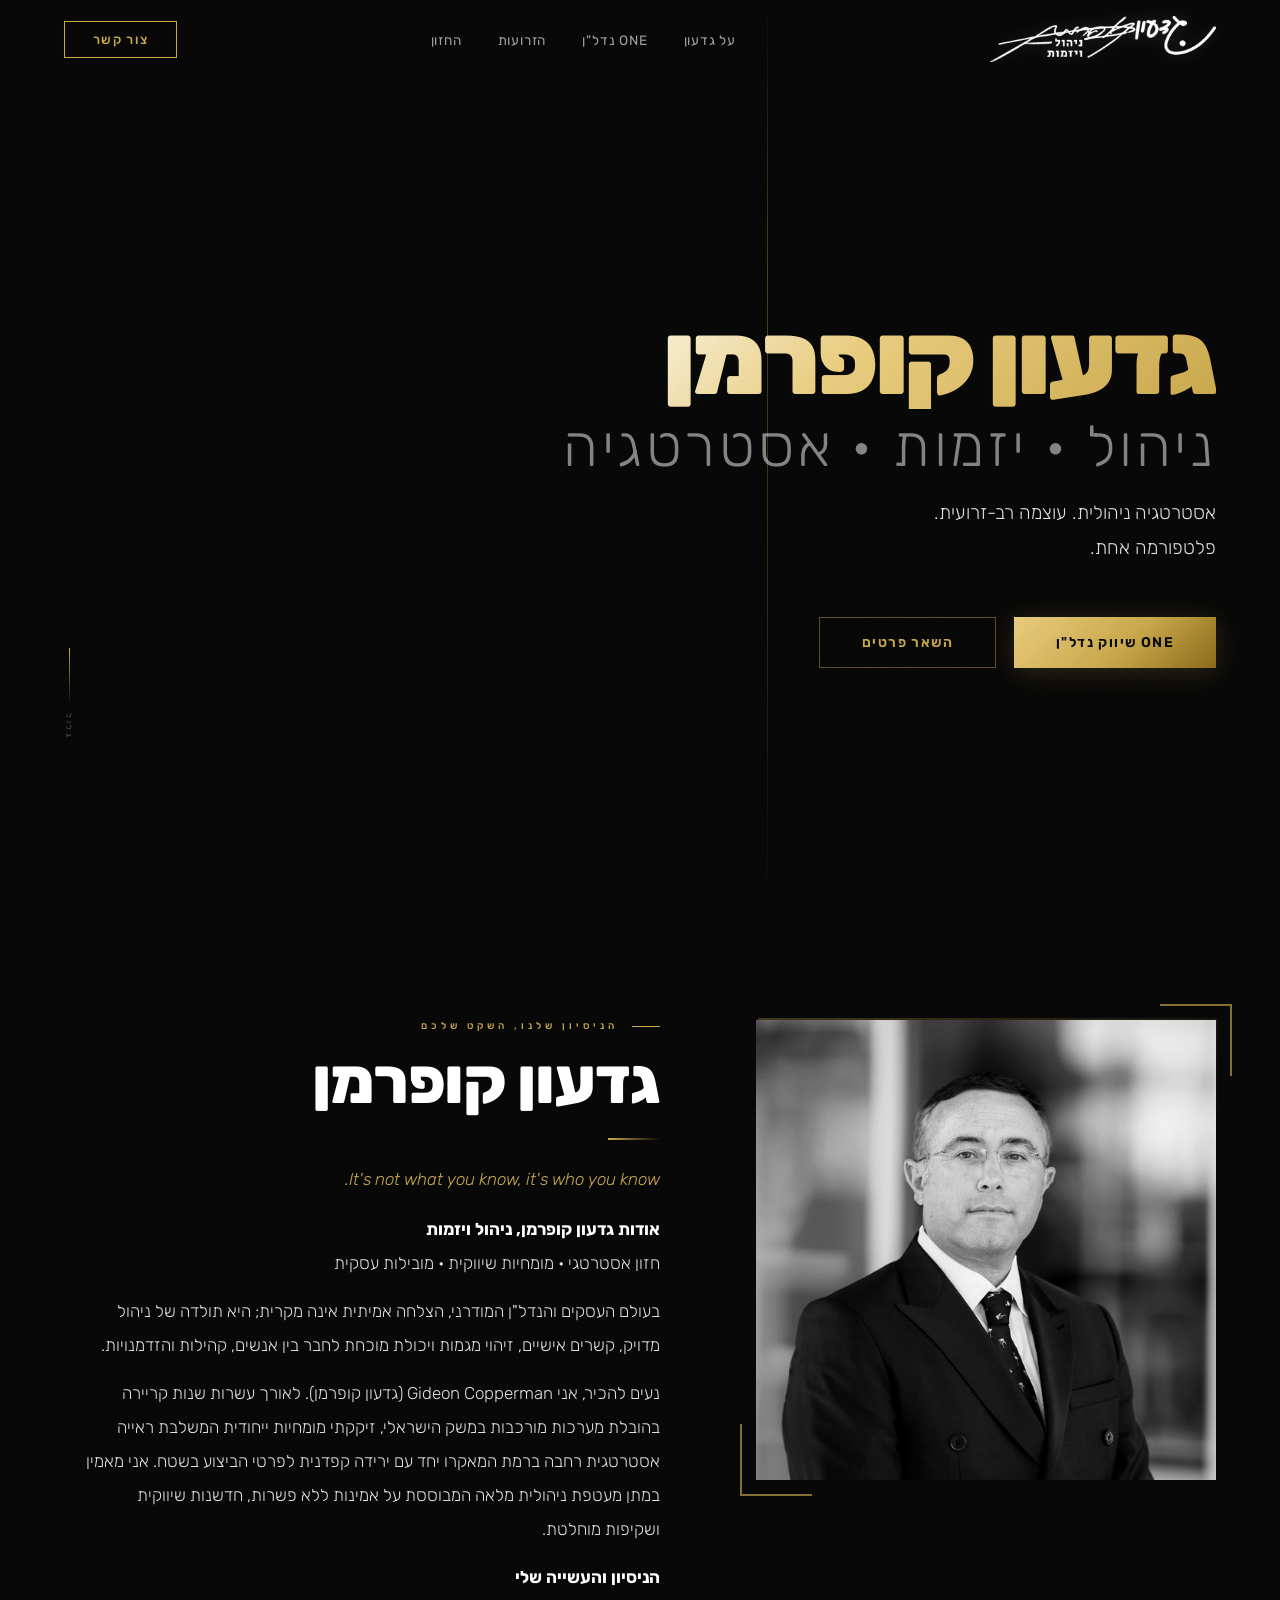
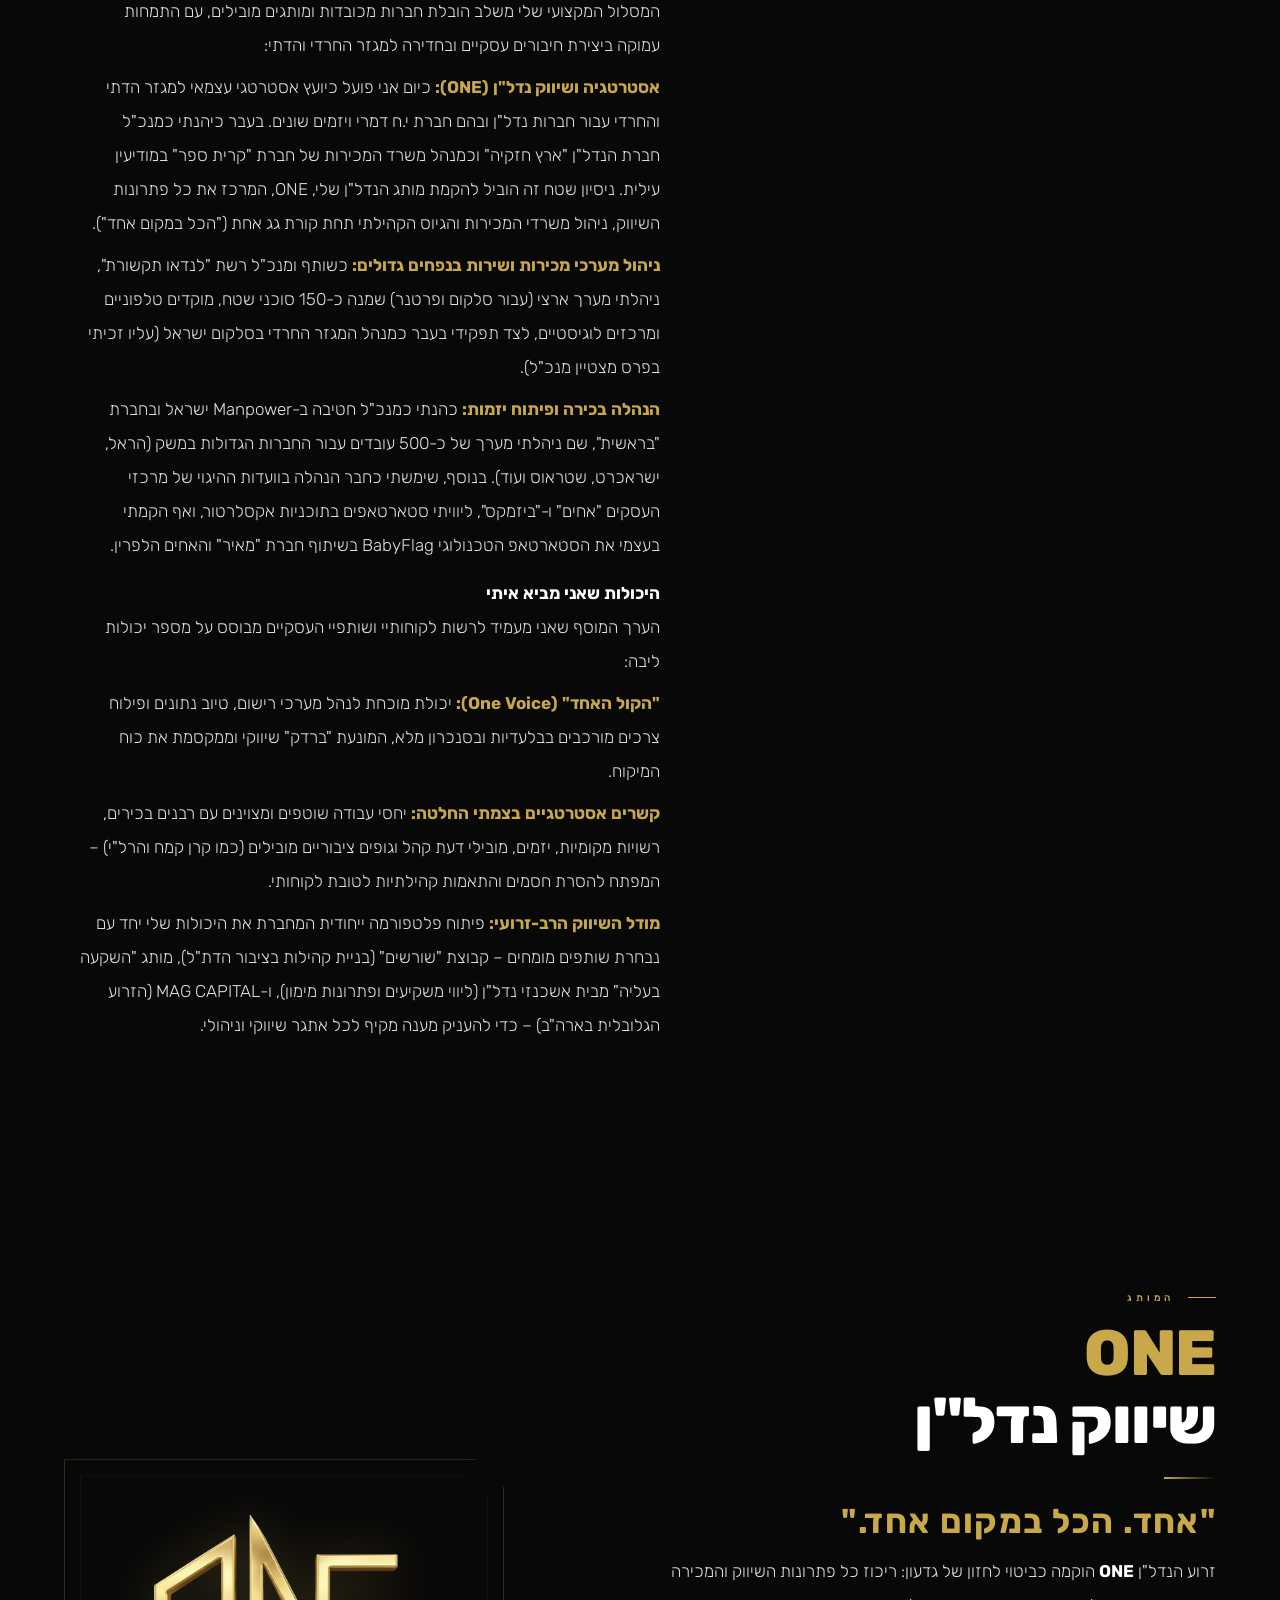
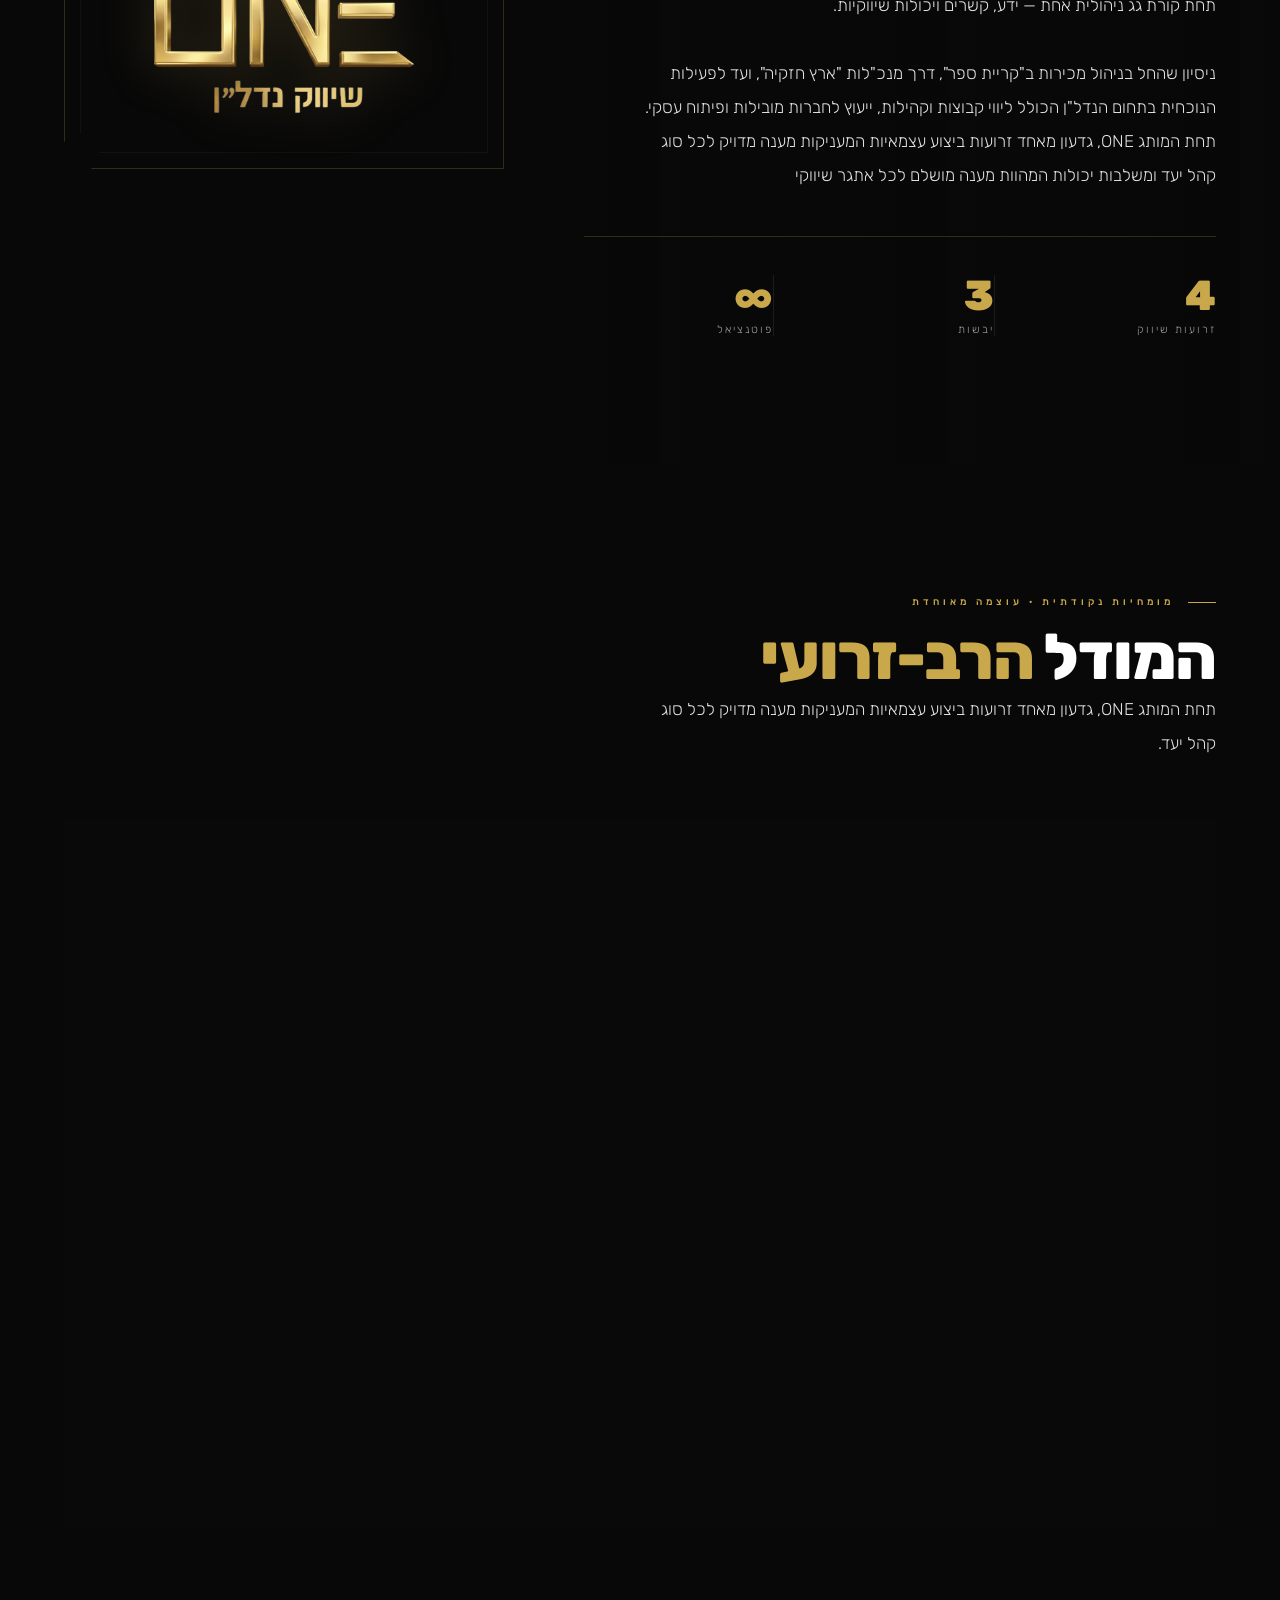
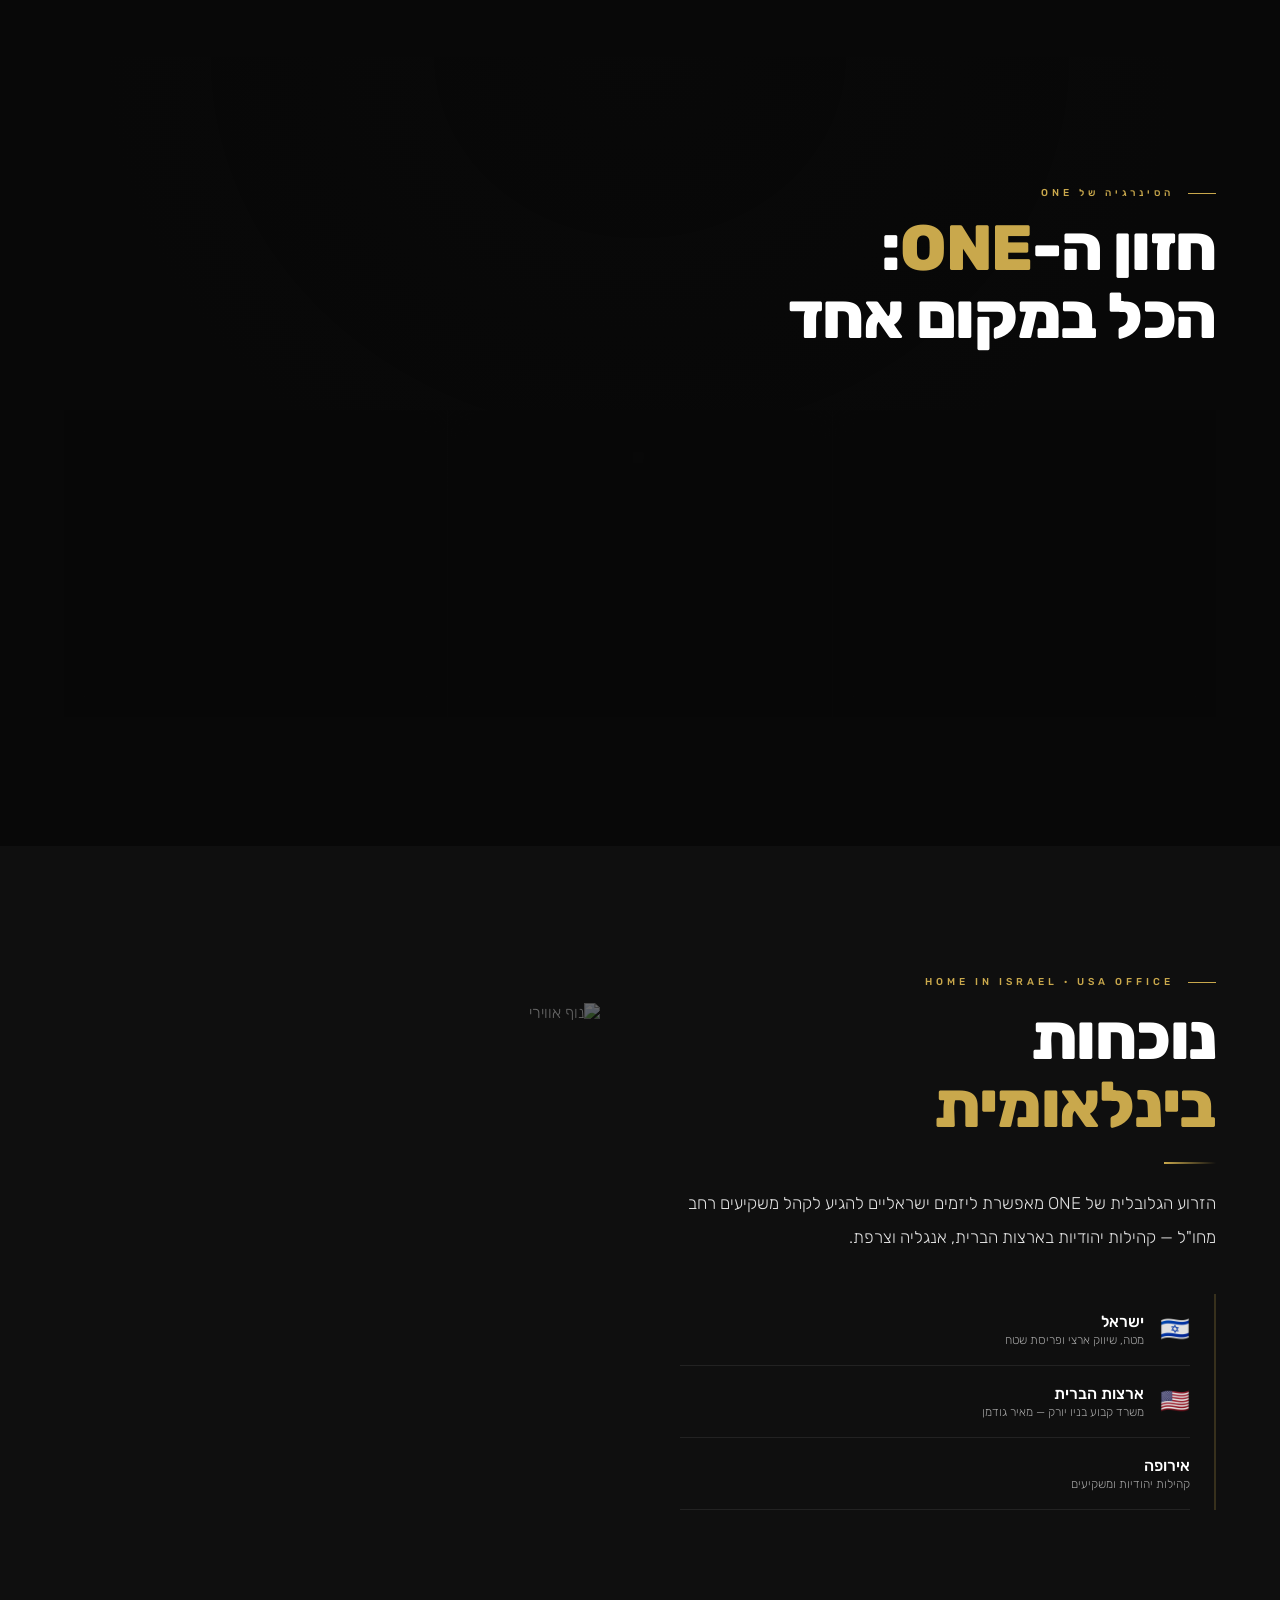
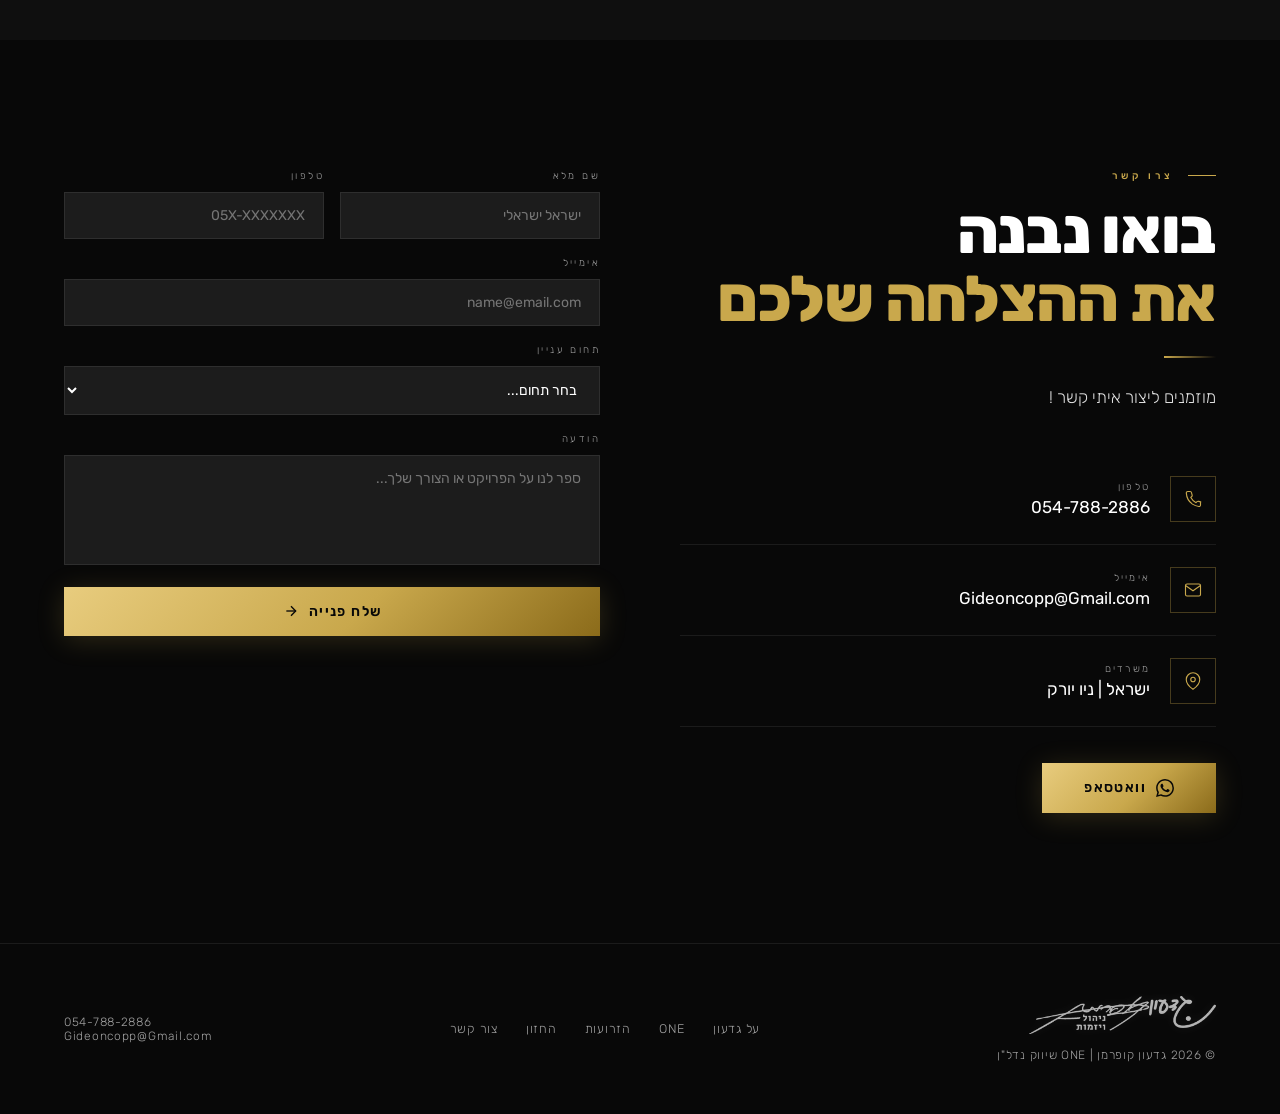
==== commit 79bdc2ef: "Update index.html" ====
--- a/index.html
+++ b/index.html
@@ -987,8 +987,9 @@
       <div class="countries reveal d3">
         <div class="country"><span class="c-flag">🇮🇱</span><div><div class="c-name">ישראל</div><div class="c-desc">מטה, שיווק ארצי ופריסת שטח</div></div></div>
         <div class="country"><span class="c-flag">🇺🇸</span><div><div class="c-name">ארצות הברית</div><div class="c-desc">משרד קבוע בניו יורק — מאיר גודמן</div></div></div>
-        <div class="country"><span class="c-flag">🇬🇧</span><div><div class="c-name">אנגליה</div><div class="c-desc">קהילות יהודיות ומשקיעים</div></div></div>
-        <div class="country"><span class="c-flag">🇫🇷</span><div><div class="c-name">צרפת</div><div class="c-desc">דניאל ואך — מומחיות אירופאית</div></div></div>
+        <div class="country"></span><div><div class="c-name">אירופה</div><div class="c-desc">קהילות יהודיות ומשקיעים</div></div></div>
+        <!-- <div class="country"><span class="c-flag">🇬🇧</span><div><div class="c-name">אנגליה</div><div class="c-desc">קהילות יהודיות ומשקיעים</div></div></div> -->
+        <!-- <div class="country"><span class="c-flag">🇫🇷</span><div><div class="c-name">צרפת</div><div class="c-desc">דניאל ואך — מומחיות אירופאית</div></div></div> -->
       </div>
     </div>
     <div class="global-img reveal d2">
@@ -1041,15 +1042,15 @@
       </a>
     </div>
 
-    <div class="reveal d2">
+    <form class="reveal d2" id="contact-form" method="POST" action="https://formsubmit.co/gideoncopp@gmail.com">
       <div class="form-2col">
-        <div class="fg"><label>שם מלא</label><input type="text" placeholder="ישראל ישראלי"></div>
-        <div class="fg"><label>טלפון</label><input type="tel" placeholder="05X-XXXXXXX"></div>
+        <div class="fg"><label>שם מלא</label><input type="text" name="name" placeholder="ישראל ישראלי" required></div>
+        <div class="fg"><label>טלפון</label><input type="tel" name="phone" placeholder="05X-XXXXXXX" required></div>
       </div>
-      <div class="fg"><label>אימייל</label><input type="email" placeholder="name@email.com"></div>
+      <div class="fg"><label>אימייל</label><input type="email" name="email" placeholder="name@email.com" required></div>
       <div class="fg">
         <label>תחום עניין</label>
-        <select>
+        <select name="topic" required>
           <option value="">בחר תחום...</option>
           <option>שיווק פרויקט</option>
           <option>השקעה בנדל"ן</option>
@@ -1057,12 +1058,14 @@
           <option>ייעוץ כללי</option>
         </select>
       </div>
-      <div class="fg"><label>הודעה</label><textarea placeholder="ספר לנו על הפרויקט או הצורך שלך..."></textarea></div>
-      <button id="send-btn" class="btn btn-gold" style="width:100%;justify-content:center;border:none;cursor:pointer;font-family:'Rubik',sans-serif;">
+      <div class="fg"><label>הודעה</label><textarea name="message" placeholder="ספר לנו על הפרויקט או הצורך שלך..." required></textarea></div>
+      <input type="hidden" name="_captcha" value="false">
+      <input type="hidden" name="_next" value="javascript:void(0)">
+      <button type="submit" id="send-btn" class="btn btn-gold" style="width:100%;justify-content:center;border:none;cursor:pointer;font-family:'Rubik',sans-serif;">
         שלח פנייה
         <svg viewBox="0 0 24 24" fill="none" stroke="currentColor" stroke-width="2" style="width:16px;height:16px;"><line x1="5" y1="12" x2="19" y2="12"/><polyline points="12 5 19 12 12 19"/></svg>
       </button>
-    </div>
+    </form>
   </div>
 </div>
 
@@ -1098,11 +1101,63 @@
   );
   document.querySelectorAll('.reveal').forEach(el => io.observe(el));
 
-  // Form send
-  document.getElementById('send-btn').addEventListener('click', function(e) {
+  // Form send with FormSubmit
+  const form = document.getElementById('contact-form');
+  const sendBtn = document.getElementById('send-btn');
+  
+  form.addEventListener('submit', function(e) {
+    // Disable default submission so we can show custom feedback
     e.preventDefault();
-    this.innerHTML = '✓ נשלח בהצלחה!';
-    this.style.cssText += 'background:rgba(201,168,76,.2);color:var(--gold);border:1px solid var(--gold);box-shadow:none;';
+    
+    // Store original button state
+    const originalHTML = sendBtn.innerHTML;
+    sendBtn.disabled = true;
+    sendBtn.innerHTML = 'שולח...';
+    
+    // Prepare form data
+    const formData = new FormData(form);
+    const data = {
+      name: formData.get('name'),
+      email: formData.get('email'),
+      phone: formData.get('phone'),
+      topic: formData.get('topic'),
+      message: formData.get('message'),
+      _captcha: false,
+      _next: 'javascript:void(0)'
+    };
+    
+    // Send via FormSubmit API
+    fetch('https://formsubmit.co/ajax/gideoncopp@gmail.com', {
+      method: 'POST',
+      headers: {
+        'Content-Type': 'application/json',
+        'Accept': 'application/json'
+      },
+      body: JSON.stringify(data)
+    })
+    .then(response => response.json())
+    .then(result => {
+      if (result.success) {
+        sendBtn.innerHTML = '✓ נשלח בהצלחה!';
+        sendBtn.style.cssText += 'background:rgba(201,168,76,.2);color:var(--gold);border:1px solid var(--gold);box-shadow:none;pointer-events:none;';
+        form.reset();
+        
+        // Reset button after 3 seconds
+        setTimeout(() => {
+          sendBtn.innerHTML = originalHTML;
+          sendBtn.disabled = false;
+          sendBtn.style.cssText = sendBtn.style.cssText.replace(/pointer-events:none;?/, '');
+        }, 3000);
+      } else {
+        throw new Error('Failed to send');
+      }
+    })
+    .catch(error => {
+      console.error('Error:', error);
+      // Try regular form submission as fallback
+      form.style.pointerEvents = 'none';
+      form.submit();
+    });
   });
 </script>
 </body>
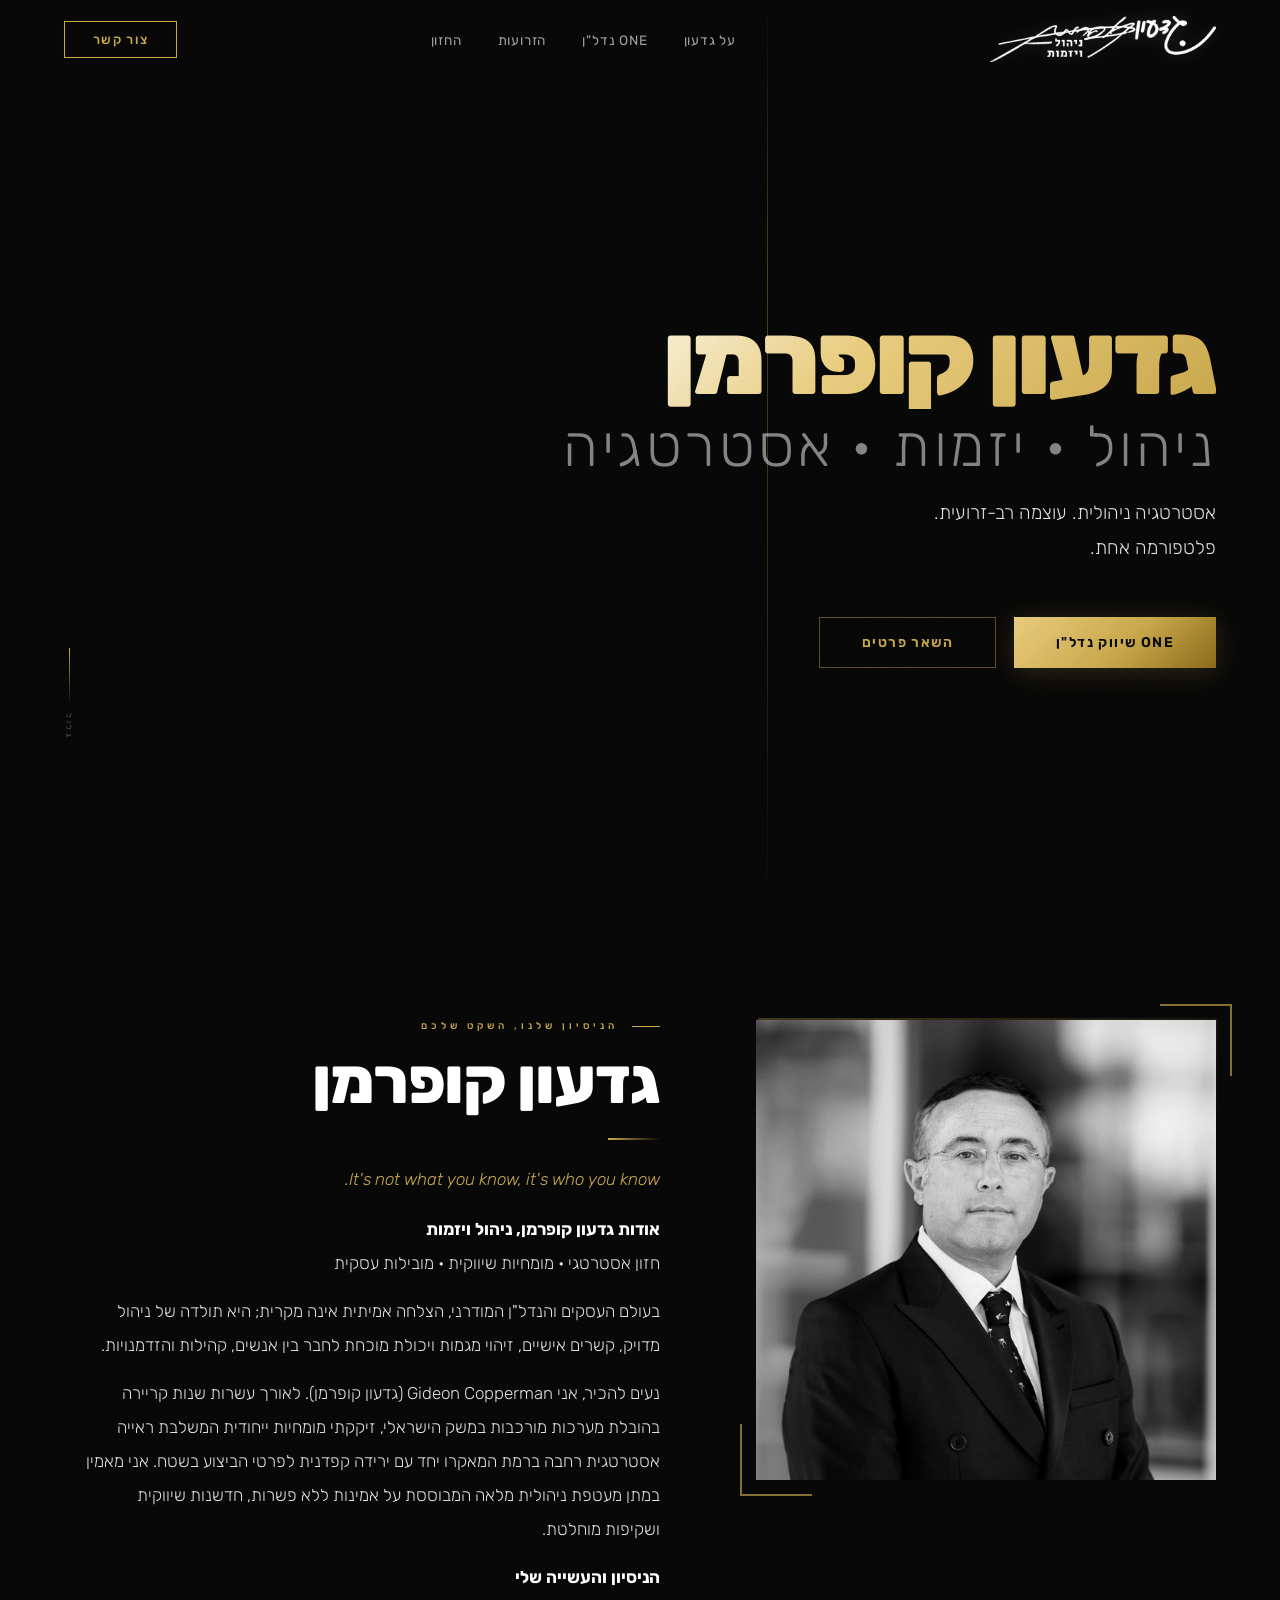
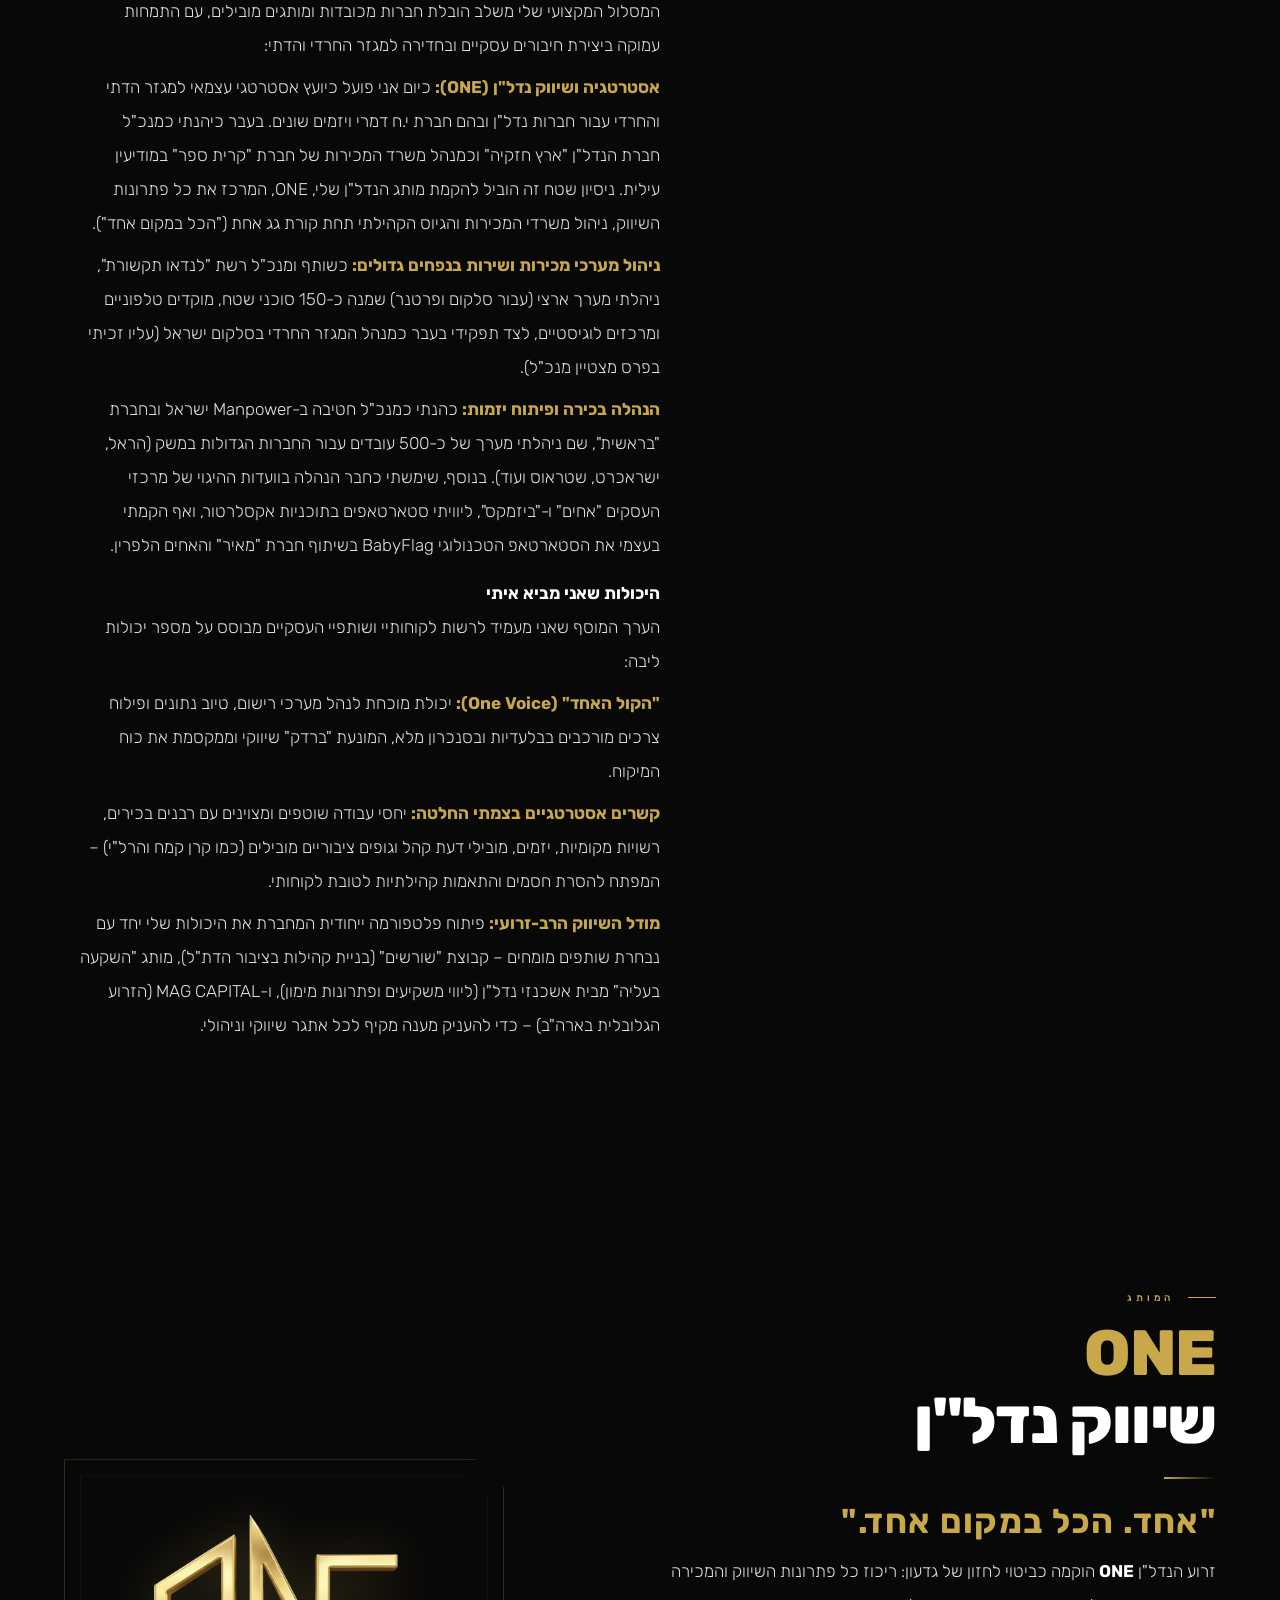
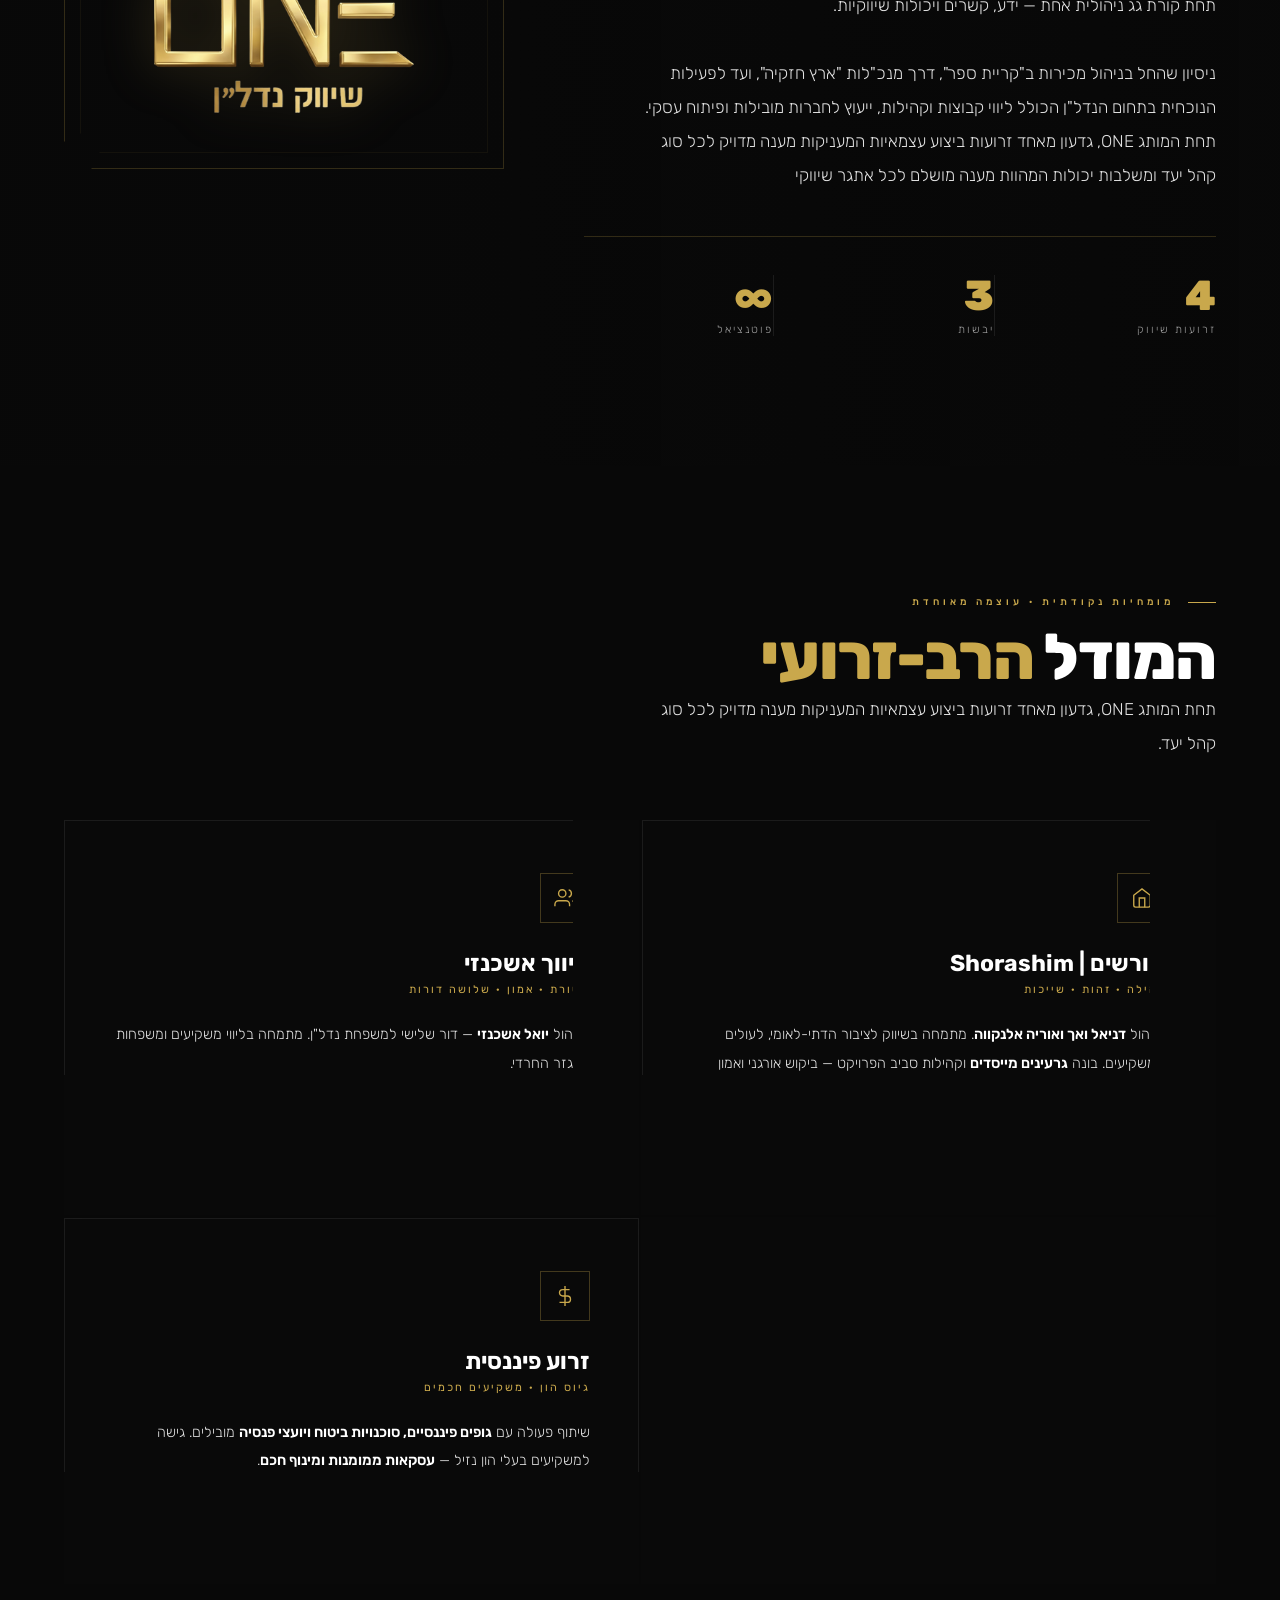
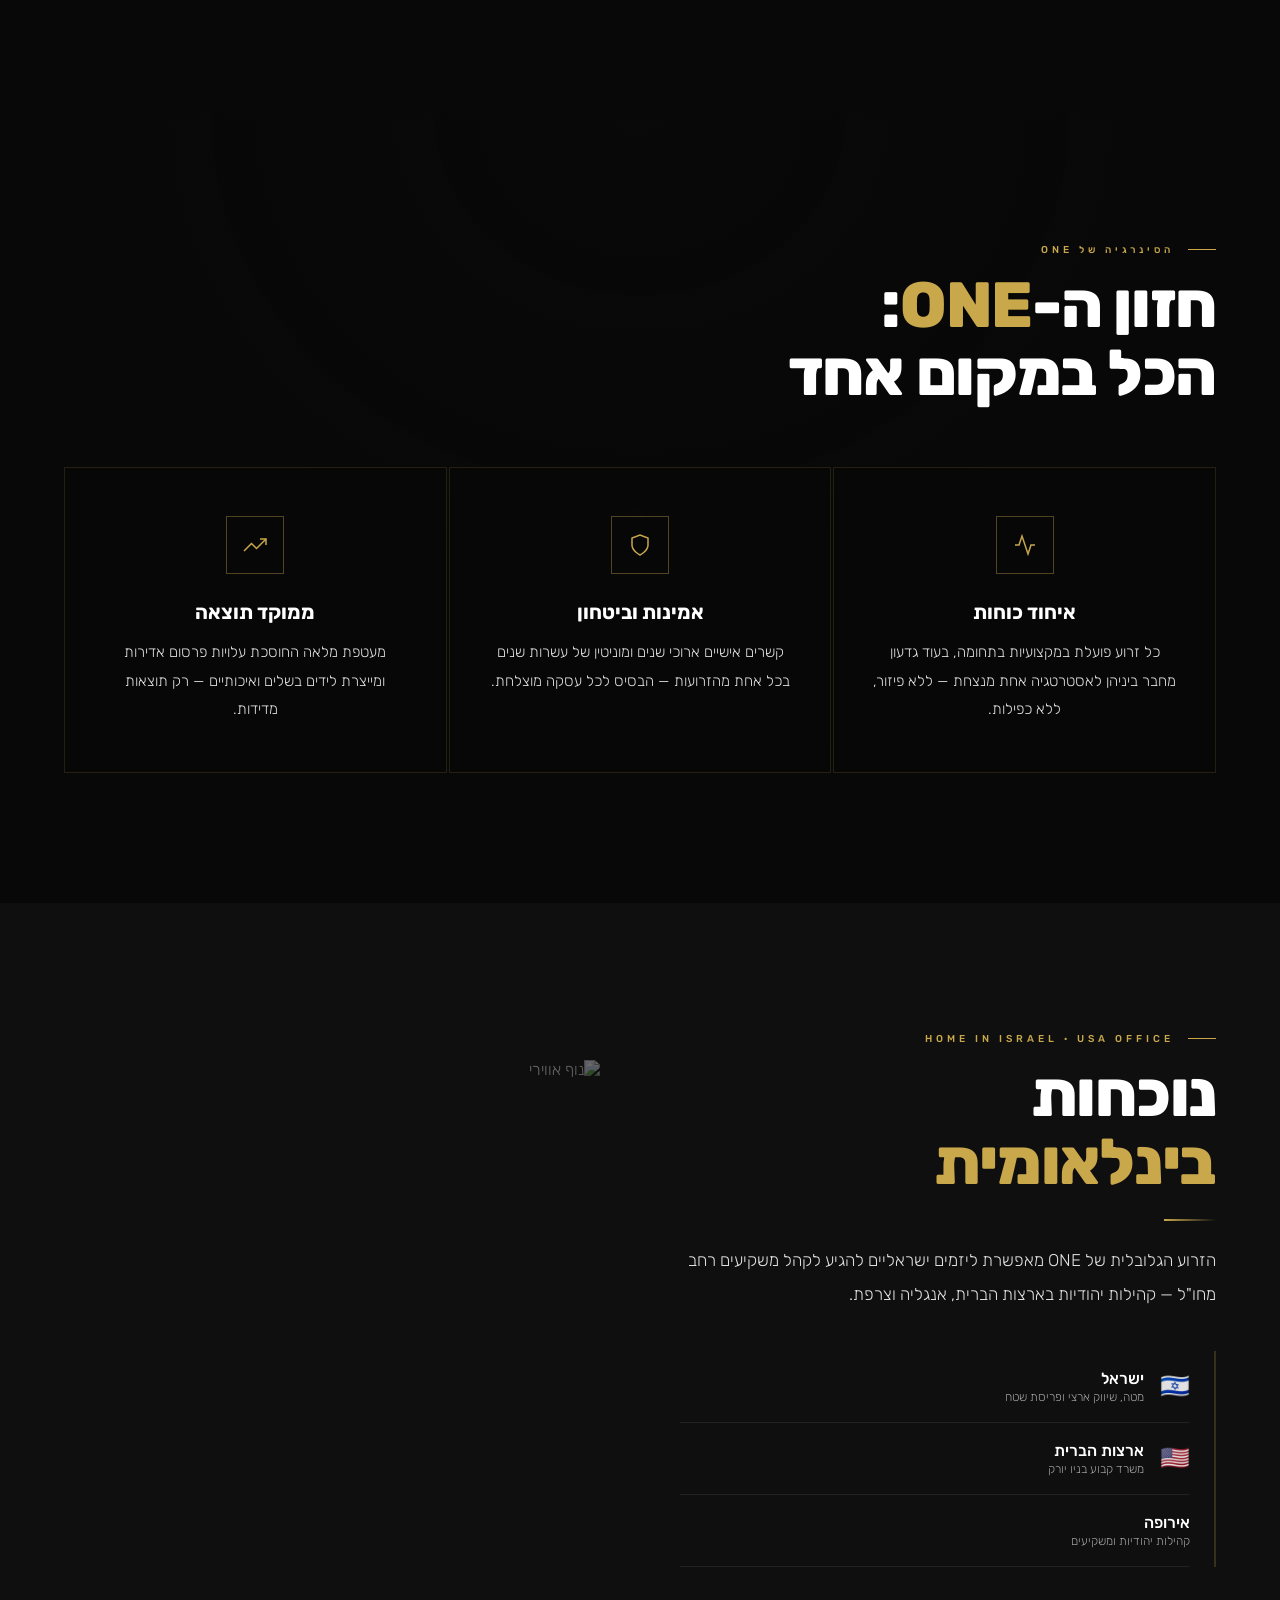
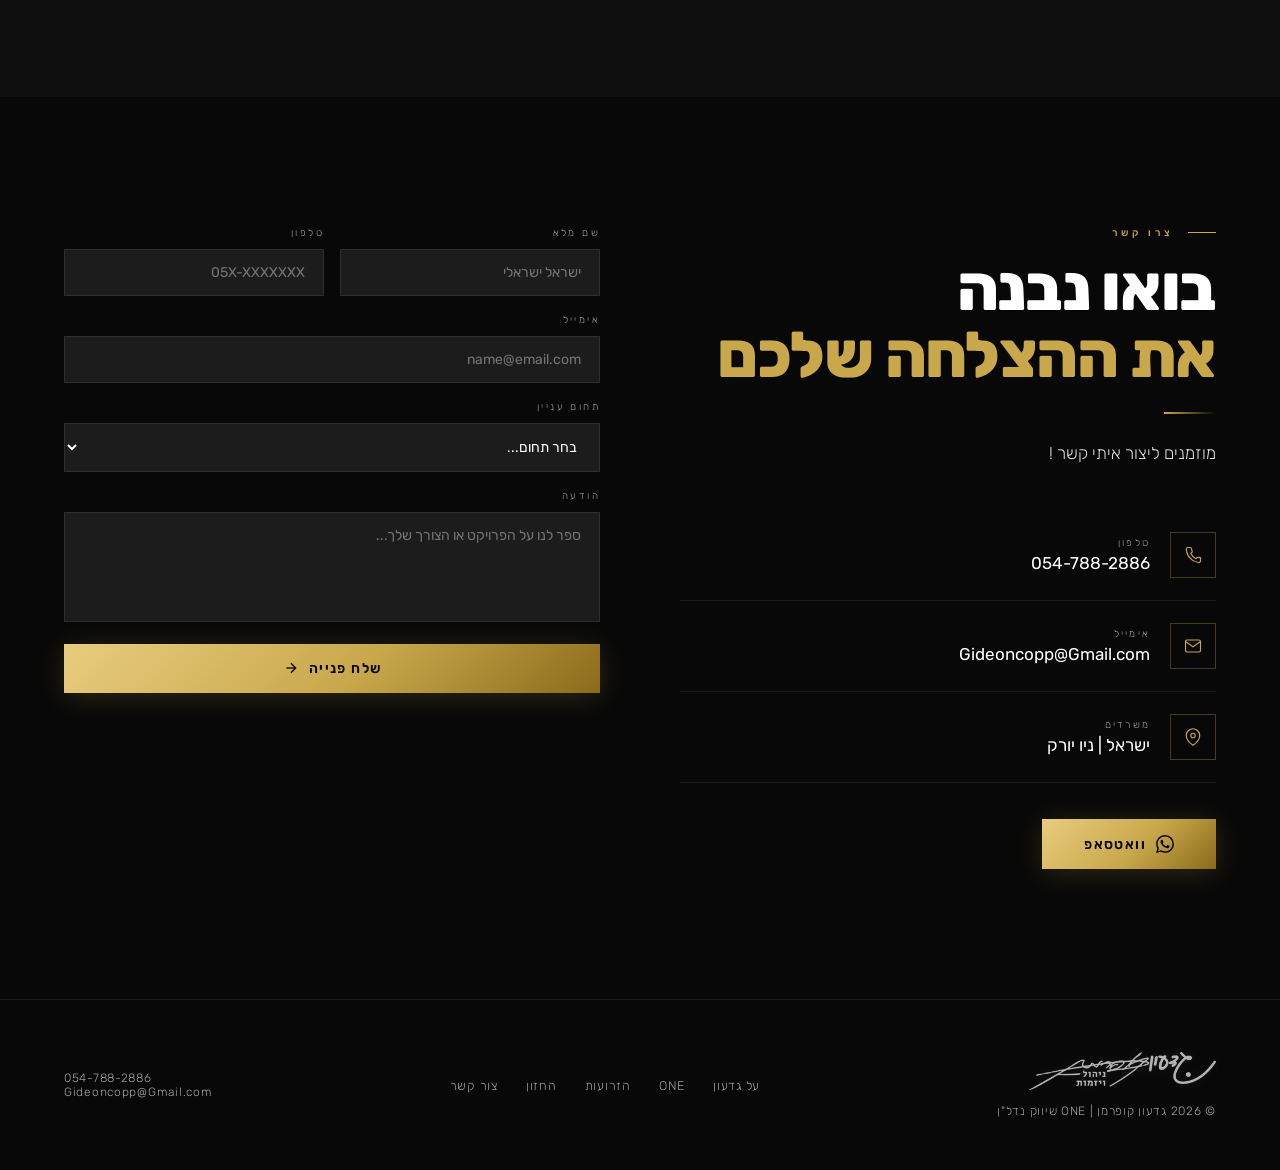
==== commit e59e0c5c: "Update index.html" ====
--- a/index.html
+++ b/index.html
@@ -4,6 +4,7 @@
 <meta charset="UTF-8">
 <meta name="viewport" content="width=device-width, initial-scale=1.0">
 <title>גדעון קופרמן | ONE שיווק נדל"ן</title>
+<link rel="icon" type="image/png" href="[data-uri]">
 <link rel="preconnect" href="https://fonts.googleapis.com">
 <link href="https://fonts.googleapis.com/css2?family=Rubik:wght@300;400;500;600;700;900&display=swap" rel="stylesheet">
 <style>
@@ -912,7 +913,7 @@
         <div class="arm-title">MAG CAPITAL</div>
         <div class="arm-sub">זרוע גלובלית · Turn-Key מלא</div>
         <div class="arm-body">
-          נציגות קבועה <strong>בארה"ב</strong>, בניהול <strong>אבי רוזנווסר ומאיר גודמן</strong>. מנגישה פרויקטים לקהילות יהודיות בחו"ל. ליווי מלא — <strong>מחתימה מרחוק ועד ניהול הנכס</strong>.
+          כחלק ממעטפת השיווק הכוללת, אנו מקיימים רשת של שיתופי פעולה הדוקים מעבר לים. פעילות זו כוללת זרוע שיווקית ייעודית בארצות הברית ובקהילות שונות ברחבי העולם, המבטיחה חשיפה מקסימלית של הפרויקטים לקהלי יעד בינלאומיים רלוונטיים.
         </div>
         <div class="arm-num">03</div>
       </div>
@@ -986,9 +987,8 @@
       <p class="lead reveal d2">הזרוע הגלובלית של ONE מאפשרת ליזמים ישראליים להגיע לקהל משקיעים רחב מחו"ל — קהילות יהודיות בארצות הברית, אנגליה וצרפת.</p>
       <div class="countries reveal d3">
         <div class="country"><span class="c-flag">🇮🇱</span><div><div class="c-name">ישראל</div><div class="c-desc">מטה, שיווק ארצי ופריסת שטח</div></div></div>
-        <div class="country"><span class="c-flag">🇺🇸</span><div><div class="c-name">ארצות הברית</div><div class="c-desc">משרד קבוע בניו יורק — מאיר גודמן</div></div></div>
+        <div class="country"><span class="c-flag">🇺🇸</span><div><div class="c-name">ארצות הברית</div><div class="c-desc">משרד קבוע בניו יורק </div></div></div>
         <div class="country"></span><div><div class="c-name">אירופה</div><div class="c-desc">קהילות יהודיות ומשקיעים</div></div></div>
-        <!-- <div class="country"><span class="c-flag">🇬🇧</span><div><div class="c-name">אנגליה</div><div class="c-desc">קהילות יהודיות ומשקיעים</div></div></div> -->
         <!-- <div class="country"><span class="c-flag">🇫🇷</span><div><div class="c-name">צרפת</div><div class="c-desc">דניאל ואך — מומחיות אירופאית</div></div></div> -->
       </div>
     </div>
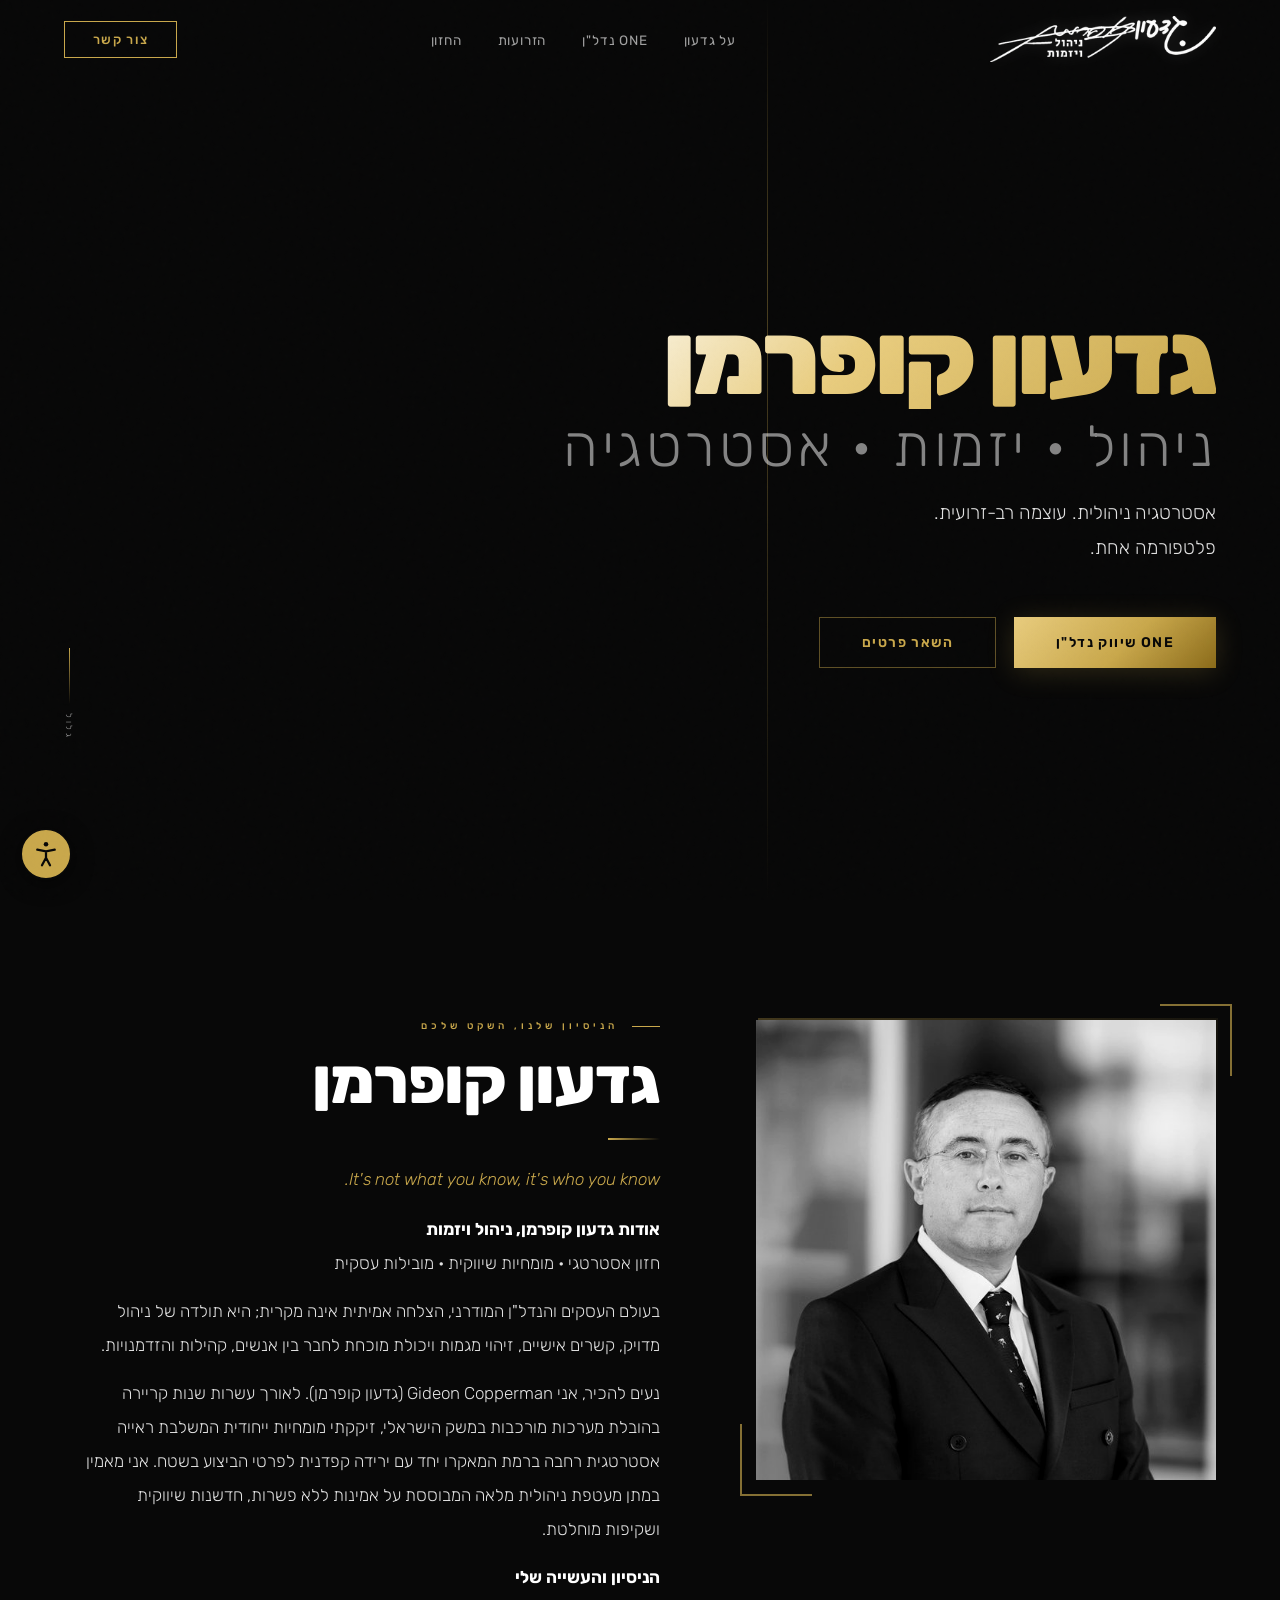
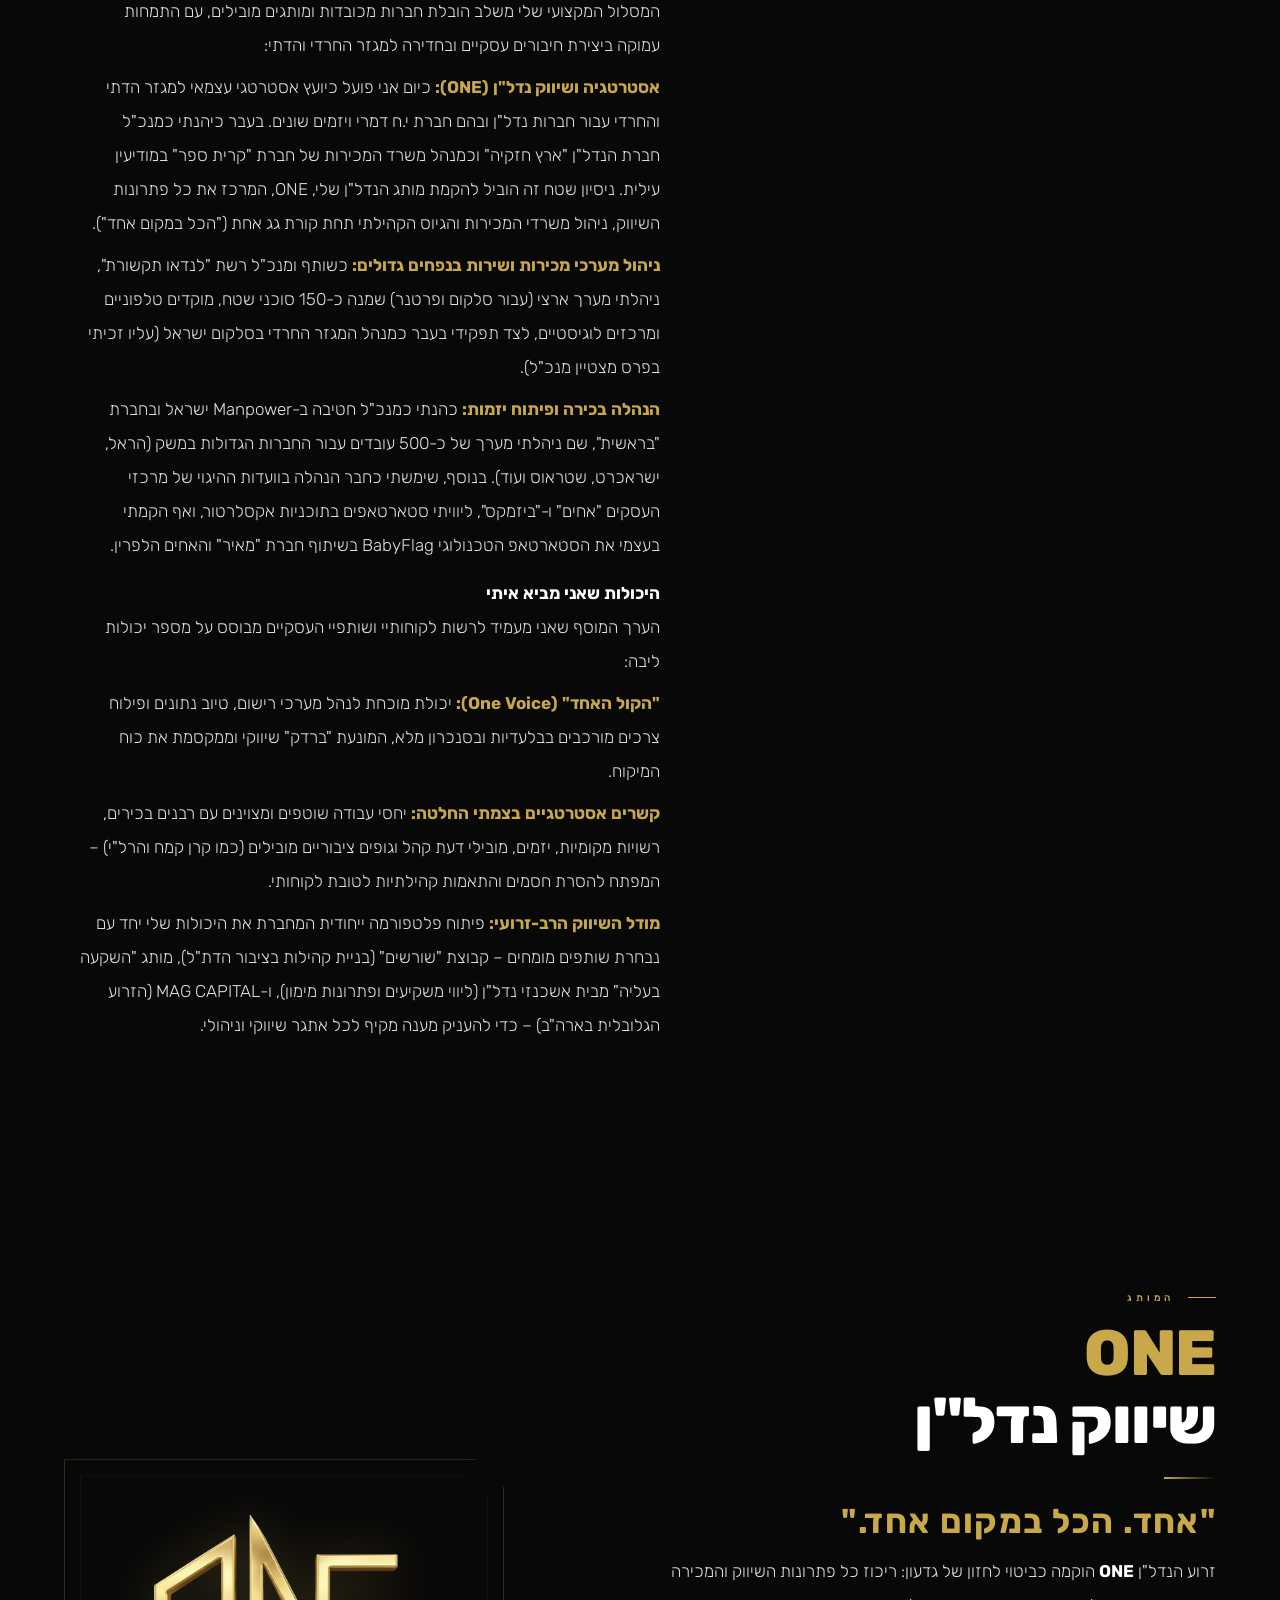
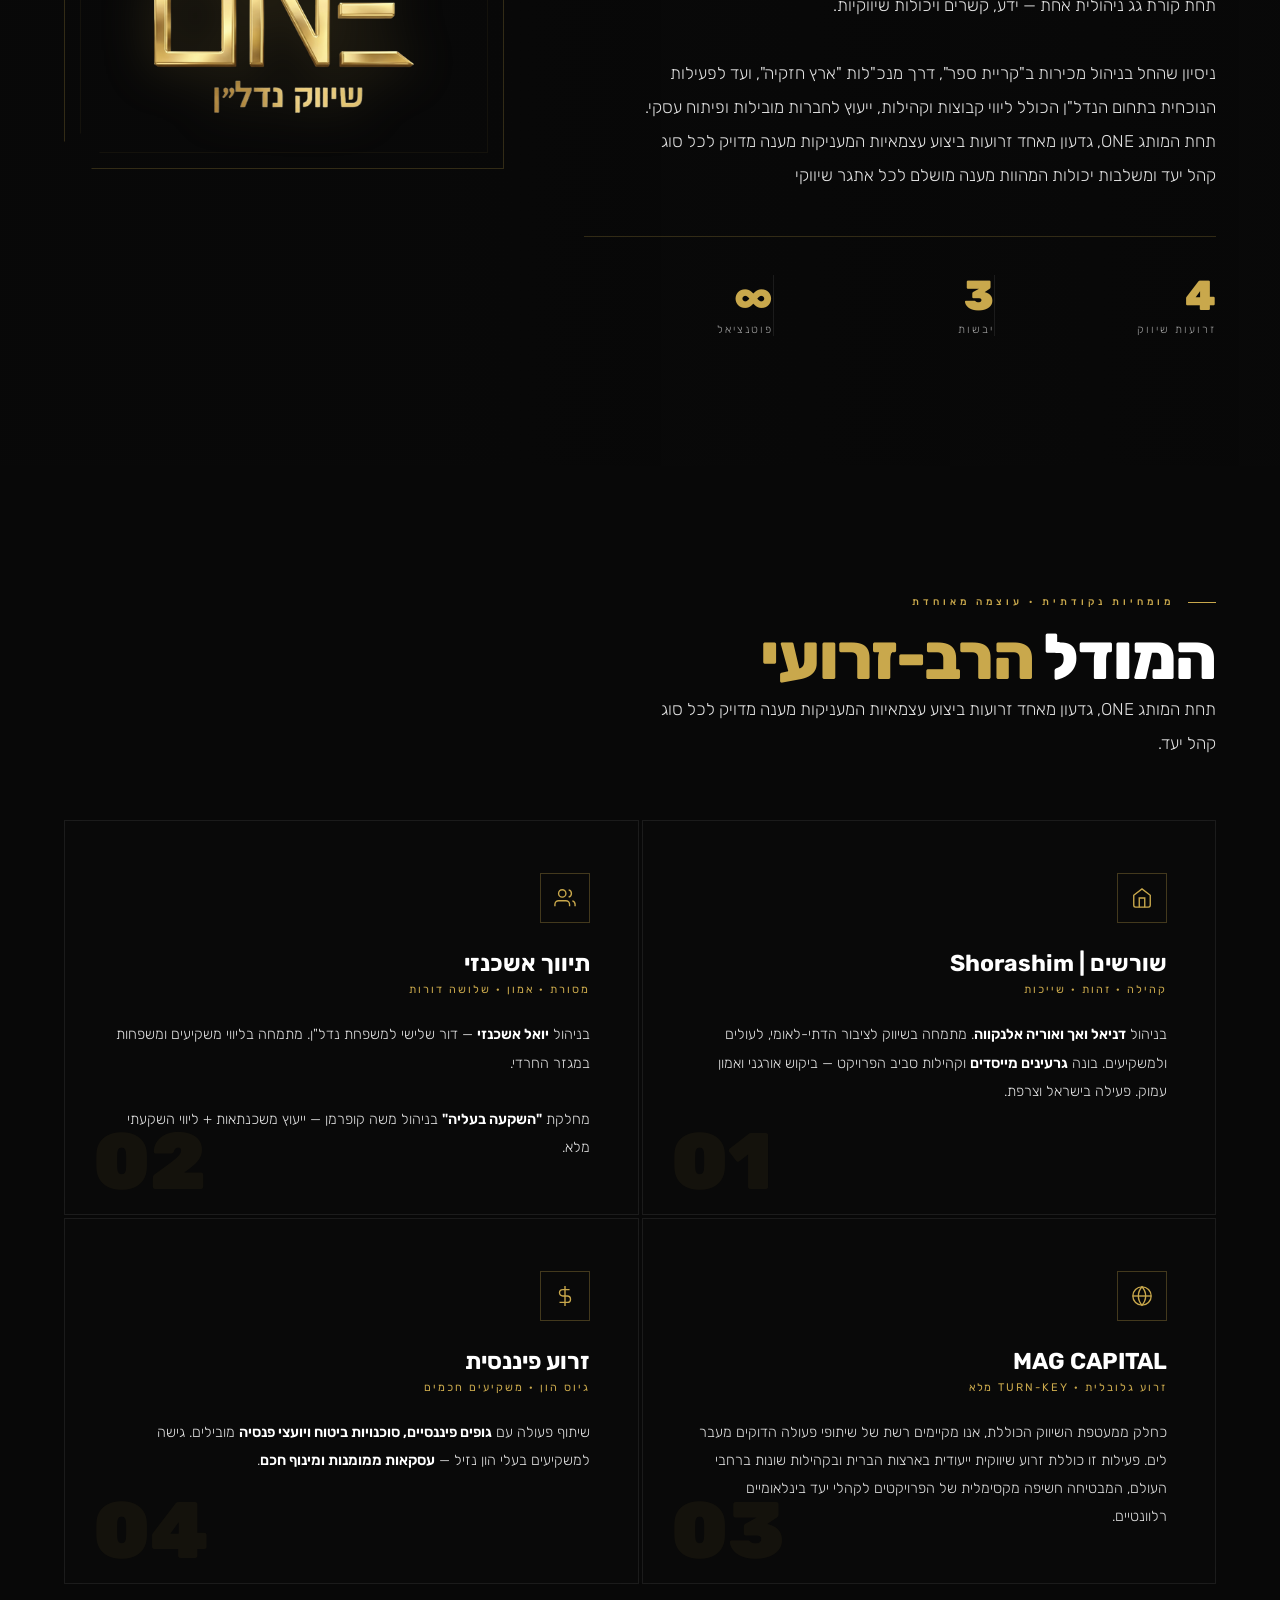
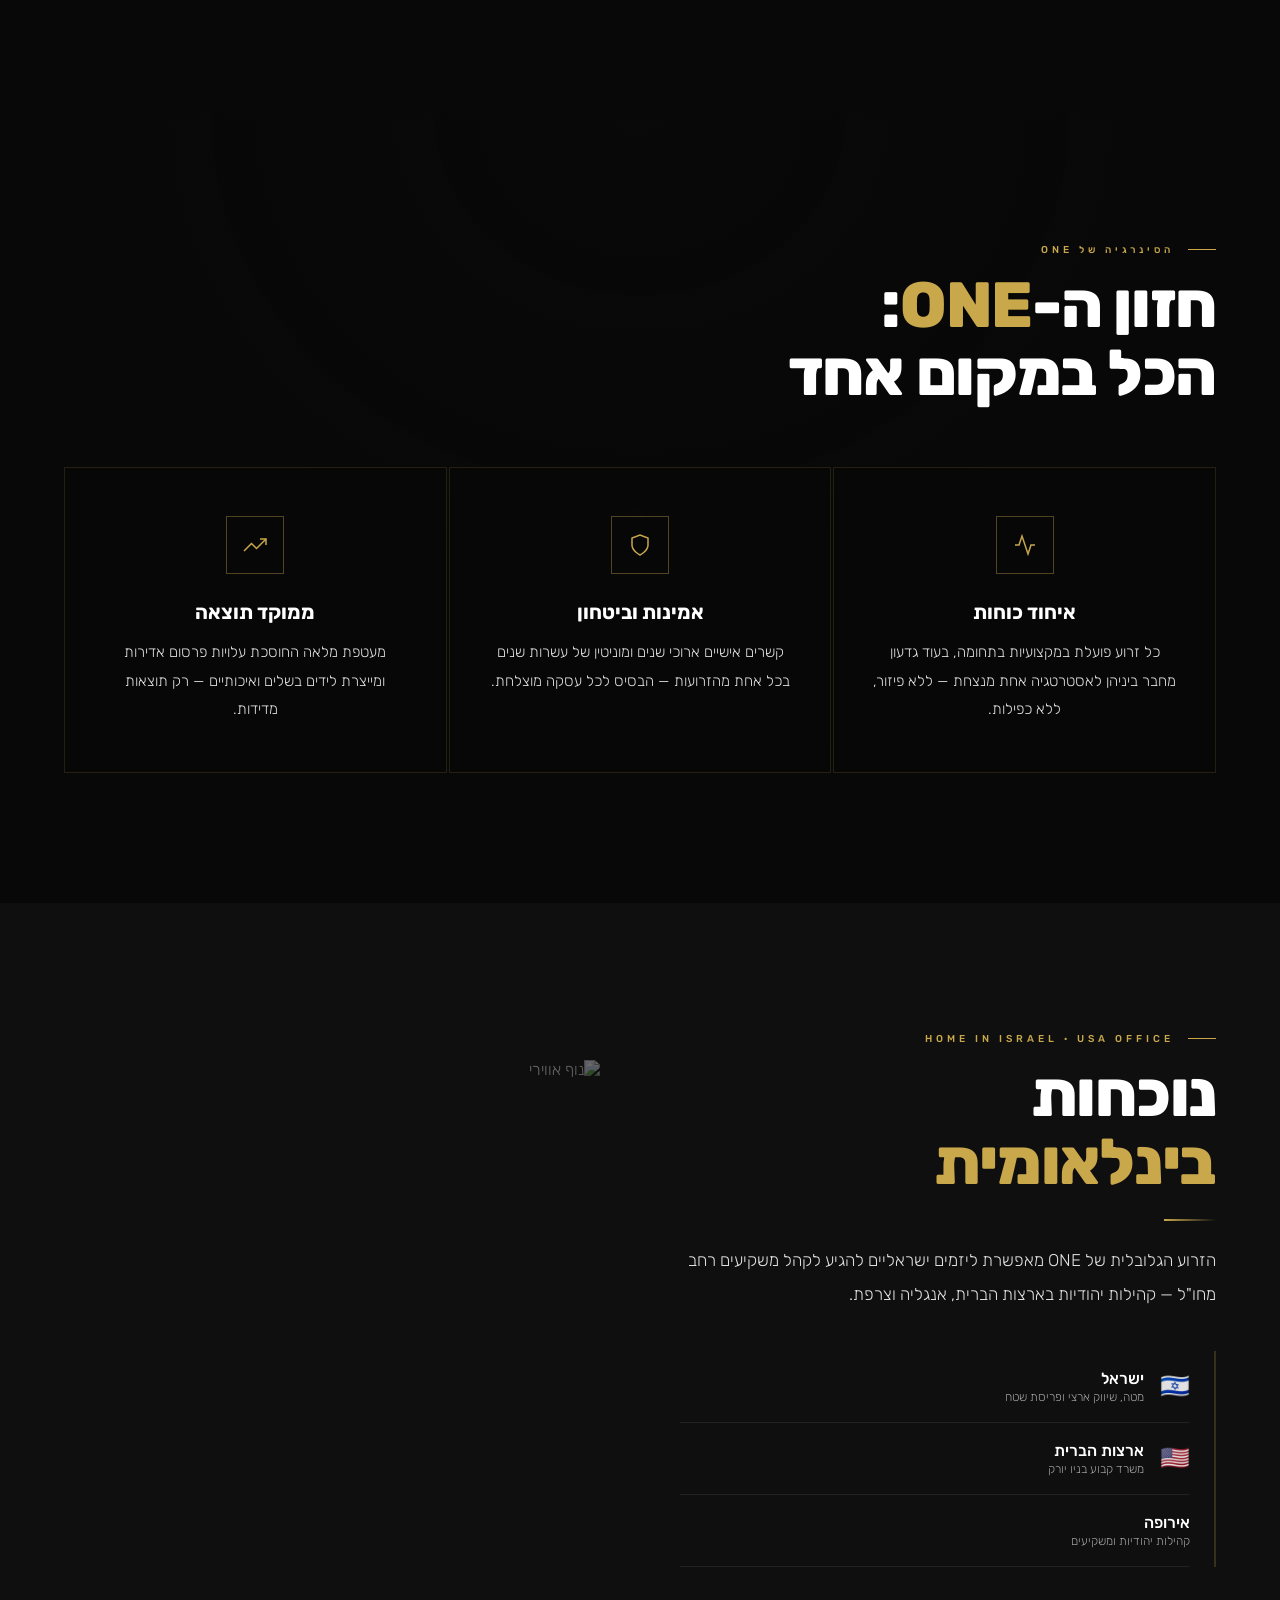
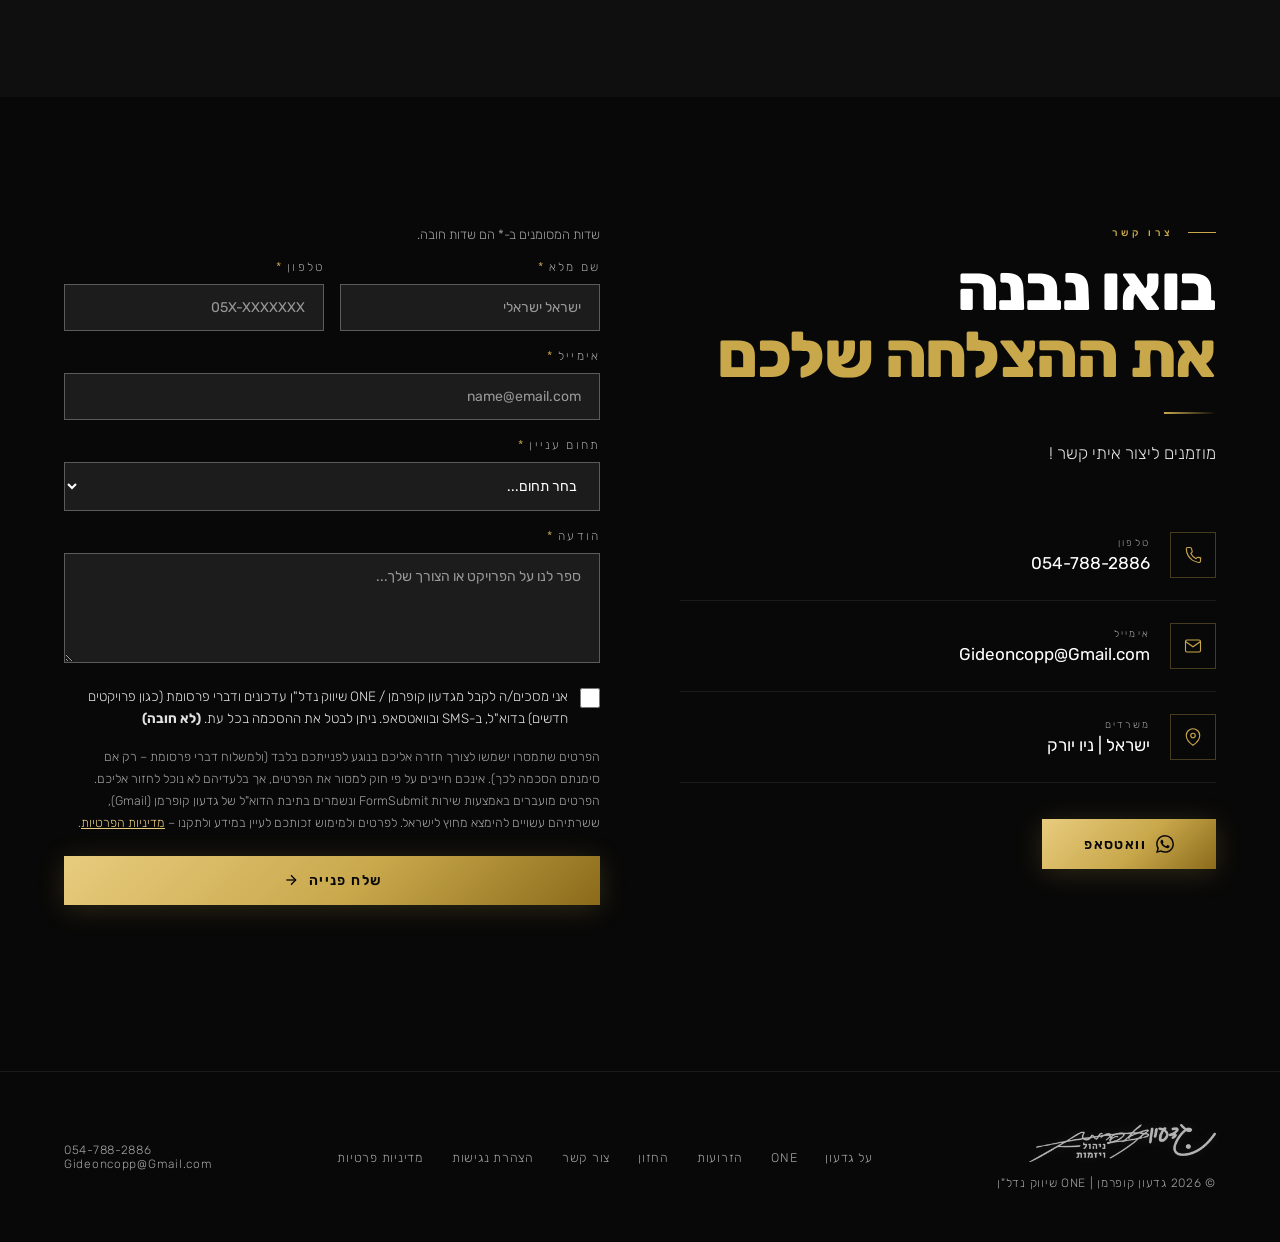
==== commit cab3618f: "Fix high-risk legal issues: accessibility, privacy notice, marketing consent - Accessibility (IS 556" ====
--- a/index.html
+++ b/index.html
@@ -21,7 +21,7 @@
   --off-white: #F0EBE0;
   --body-text: rgba(255,255,255,0.88);
   --muted:     rgba(255,255,255,0.62);
-  --faint:     rgba(255,255,255,0.35);
+  --faint:     rgba(255,255,255,0.6);
   --line:      rgba(201,168,76,0.22);
   --line-br:   rgba(255,255,255,0.08);
 }
@@ -632,17 +632,43 @@
 
 .form-2col { display:grid; grid-template-columns:1fr 1fr; gap:16px; }
 .fg { margin-bottom:18px; }
-.fg label { display:block; font-size:10px; letter-spacing:.24em; text-transform:uppercase; color:var(--muted); margin-bottom:10px; }
+.fg label { display:block; font-size:12px; letter-spacing:.18em; text-transform:uppercase; color:var(--muted); margin-bottom:10px; }
+.fg label .req { color:var(--gold); margin-inline-start:4px; }
 .fg input, .fg textarea, .fg select {
   width:100%; background:var(--dark3);
-  border:1px solid var(--line-br);
+  border:1px solid rgba(255,255,255,.28);
   color:var(--white); padding:14px 18px;
   font-family:'Rubik',sans-serif; font-size:14px;
-  outline:none; transition:border-color .3s; direction:rtl;
-}
-.fg input:focus, .fg textarea:focus, .fg select:focus { border-color:rgba(201,168,76,.5); }
-.fg textarea { height:110px; resize:none; }
+  transition:border-color .3s; direction:rtl;
+}
+.fg input::placeholder, .fg textarea::placeholder { color:rgba(255,255,255,.55); }
+.fg input:focus-visible, .fg textarea:focus-visible, .fg select:focus-visible {
+  border-color:var(--gold); outline:2px solid var(--gold-lt); outline-offset:0;
+}
+.fg textarea { height:110px; resize:vertical; }
 .fg select option { background:var(--dark3); }
+
+.form-req-note { font-size:13px; color:var(--muted); margin-bottom:18px; }
+.consent {
+  display:flex; align-items:flex-start; gap:12px;
+  font-size:13.5px; line-height:1.7; color:var(--body-text);
+  margin-bottom:16px; cursor:pointer;
+}
+.consent input {
+  width:20px; height:20px; flex-shrink:0; margin-top:3px;
+  accent-color:var(--gold); cursor:pointer;
+}
+.privacy-note {
+  font-size:12.5px; line-height:1.75; color:var(--muted);
+  margin-bottom:22px;
+}
+.privacy-note a, .consent a { color:var(--gold-lt); text-decoration:underline; }
+.form-status { min-height:1.6em; margin-top:14px; font-size:14px; color:var(--gold-lt); }
+.form-status.err { color:#FF9C8A; }
+
+.ci-val a { color:inherit; text-decoration:none; }
+.ci-val a:hover { color:var(--gold-lt); }
+.footer-copy a { color:inherit; text-decoration:none; }
 
 /* ── FOOTER ── */
 footer {
@@ -673,6 +699,69 @@
 .reveal.d3 { transition-delay:.34s; }
 .reveal.d4 { transition-delay:.46s; }
 .reveal.in { opacity:1; transform:translateY(0); }
+
+/* ── ACCESSIBILITY (IS 5568 / WCAG 2.0 AA) ── */
+:focus-visible { outline:2px solid var(--gold-lt); outline-offset:3px; }
+main:focus { outline:none; }
+
+.skip-link {
+  position:absolute; top:-200px; right:16px; z-index:10000;
+  background:var(--gold); color:var(--black);
+  padding:12px 22px; font-weight:600; text-decoration:none;
+}
+.skip-link:focus { top:12px; }
+
+.a11y { position:fixed; bottom:20px; left:20px; z-index:9000; }
+.a11y-toggle {
+  width:52px; height:52px; border-radius:50%;
+  background:var(--gold); color:var(--black);
+  border:2px solid var(--black); cursor:pointer;
+  display:flex; align-items:center; justify-content:center;
+  box-shadow:0 4px 20px rgba(0,0,0,.5);
+}
+.a11y-toggle svg { width:30px; height:30px; }
+.a11y-panel {
+  position:absolute; bottom:64px; left:0; width:240px;
+  background:var(--dark2); border:1px solid var(--gold);
+  padding:18px; display:flex; flex-direction:column; gap:8px;
+  box-shadow:0 10px 40px rgba(0,0,0,.6);
+}
+.a11y-panel[hidden] { display:none; }
+.a11y-title { font-size:15px; font-weight:600; color:var(--white); margin-bottom:4px; }
+.a11y-panel button, .a11y-panel a {
+  font-family:'Rubik',sans-serif; font-size:14px; text-align:right;
+  background:var(--dark3); color:var(--white);
+  border:1px solid rgba(255,255,255,.2); padding:10px 14px; cursor:pointer;
+  text-decoration:none;
+}
+.a11y-panel button[aria-pressed="true"] { background:var(--gold); color:var(--black); border-color:var(--gold); }
+.a11y-panel a { color:var(--gold-lt); text-decoration:underline; }
+
+/* stop all motion: user toggle or OS "reduce motion" setting */
+html.a11y-still *, html.a11y-still *::before, html.a11y-still *::after {
+  animation:none !important; transition:none !important;
+}
+html.a11y-still { scroll-behavior:auto; }
+html.a11y-still .reveal { opacity:1; transform:none; }
+@media (prefers-reduced-motion: reduce) {
+  *, *::before, *::after { animation:none !important; transition:none !important; }
+  html { scroll-behavior:auto; }
+  .reveal { opacity:1; transform:none; }
+}
+
+/* high contrast */
+html.a11y-contrast {
+  --body-text:#FFFFFF; --muted:#FFFFFF; --faint:#FFFFFF;
+  --line-br:rgba(255,255,255,.5);
+}
+html.a11y-contrast .hero-bg, html.a11y-contrast .one-section-bg,
+html.a11y-contrast .arms-bg, html.a11y-contrast .vision-bg,
+html.a11y-contrast .contact-bg, html.a11y-contrast .arm-card-bg { display:none; }
+html.a11y-contrast body::after { display:none; }
+
+/* highlight links */
+html.a11y-links a { text-decoration:underline !important; text-underline-offset:4px; }
+html.a11y-links a:not(.btn):not(.nav-cta) { color:var(--gold-lt) !important; }
 
 /* ── RESPONSIVE ── */
 @media(max-width:1024px) {
@@ -731,8 +820,24 @@
 </head>
 <body>
 
+<a href="#main" class="skip-link">דלג לתוכן הראשי</a>
+
+<!-- ACCESSIBILITY MENU -->
+<div class="a11y" id="a11y">
+  <button type="button" class="a11y-toggle" id="a11y-toggle" aria-expanded="false" aria-controls="a11y-panel" aria-label="תפריט נגישות">
+    <svg viewBox="0 0 24 24" aria-hidden="true" focusable="false" fill="none" stroke="currentColor" stroke-width="1.8" stroke-linecap="round"><circle cx="12" cy="4.2" r="1.8" fill="currentColor" stroke="none"/><path d="M5 8.5l7 1.3 7-1.3M12 9.8v5.2m0 0l-3.2 6m3.2-6l3.2 6"/></svg>
+  </button>
+  <div class="a11y-panel" id="a11y-panel" role="group" aria-labelledby="a11y-title" hidden>
+    <p class="a11y-title" id="a11y-title">נגישות</p>
+    <button type="button" data-a11y="still" aria-pressed="false">עצירת אנימציות</button>
+    <button type="button" data-a11y="contrast" aria-pressed="false">ניגודיות גבוהה</button>
+    <button type="button" data-a11y="links" aria-pressed="false">הדגשת קישורים</button>
+    <a href="accessibility.html">הצהרת נגישות</a>
+  </div>
+</div>
+
 <!-- NAV -->
-<nav class="nav" id="main-nav">
+<nav class="nav" id="main-nav" aria-label="ניווט ראשי">
   <a href="#" class="nav-logo">
     <img src="[data-uri]" alt="גדעון קופרמן">
   </a>
@@ -744,6 +849,8 @@
   </ul>
   <a href="#contact" class="nav-cta">צור קשר</a>
 </nav>
+
+<main id="main" tabindex="-1">
 
 <!-- ════ HERO ════ -->
 <section class="hero" id="hero">
@@ -766,7 +873,7 @@
     </div>
   </div>
 
-  <div class="scroll-hint">
+  <div class="scroll-hint" aria-hidden="true">
     <div class="scroll-line"></div>
     <span>גלול</span>
   </div>
@@ -787,7 +894,7 @@
       <div class="eyebrow reveal">הניסיון שלנו, השקט שלכם</div>
       <h2 class="display reveal d1" style="margin-top:16px;">גדעון קופרמן</h2>
       <div class="gold-rule reveal d2"></div>
-      <p class="lead reveal d2" style="font-style:italic;color:var(--gold);margin-bottom:16px;">It's not what you know, it's who you know.</p>
+      <p class="lead reveal d2" style="font-style:italic;color:var(--gold);margin-bottom:16px;" lang="en">It's not what you know, it's who you know.</p>
 
       <p class="lead reveal d2" style="margin-bottom:14px;"><strong style="color:var(--white);">אודות גדעון קופרמן, ניהול ויזמות</strong><br>
       חזון אסטרטגי • מומחיות שיווקית • מובילות עסקית</p>
@@ -869,7 +976,7 @@
       <div class="arm-card reveal">
         <div class="arm-card-bg" style="background-image:url('https://d8j0ntlcm91z4.cloudfront.net/user_2z0DltGcPgfWPc2d5GZVn2loP6P/hf_20260512_071843_4479e6b7-c26d-4ecb-a0e3-efa454757441.png')"></div>
         <div class="arm-icon">
-          <svg viewBox="0 0 24 24" fill="none" stroke="currentColor" stroke-width="1.5">
+          <svg viewBox="0 0 24 24" fill="none" stroke="currentColor" stroke-width="1.5" aria-hidden="true" focusable="false">
             <path d="M3 9l9-7 9 7v11a2 2 0 01-2 2H5a2 2 0 01-2-2z"/>
             <polyline points="9 22 9 12 15 12 15 22"/>
           </svg>
@@ -885,7 +992,7 @@
       <div class="arm-card reveal d1">
         <div class="arm-card-bg" style="background-image:url('https://d8j0ntlcm91z4.cloudfront.net/user_2z0DltGcPgfWPc2d5GZVn2loP6P/hf_20260512_071838_3bd929a1-4278-4770-b07a-94252f2e0bbb.png')"></div>
         <div class="arm-icon">
-          <svg viewBox="0 0 24 24" fill="none" stroke="currentColor" stroke-width="1.5">
+          <svg viewBox="0 0 24 24" fill="none" stroke="currentColor" stroke-width="1.5" aria-hidden="true" focusable="false">
             <path d="M17 21v-2a4 4 0 00-4-4H5a4 4 0 00-4 4v2"/>
             <circle cx="9" cy="7" r="4"/>
             <path d="M23 21v-2a4 4 0 00-3-3.87M16 3.13a4 4 0 010 7.75"/>
@@ -904,7 +1011,7 @@
       <div class="arm-card reveal d2">
         <div class="arm-card-bg" style="background-image:url('https://d8j0ntlcm91z4.cloudfront.net/user_2z0DltGcPgfWPc2d5GZVn2loP6P/hf_20260512_071832_1d3dd4ac-fcbd-48ae-98ce-c7f16e0bba00.png')"></div>
         <div class="arm-icon">
-          <svg viewBox="0 0 24 24" fill="none" stroke="currentColor" stroke-width="1.5">
+          <svg viewBox="0 0 24 24" fill="none" stroke="currentColor" stroke-width="1.5" aria-hidden="true" focusable="false">
             <circle cx="12" cy="12" r="10"/>
             <line x1="2" y1="12" x2="22" y2="12"/>
             <path d="M12 2a15.3 15.3 0 014 10 15.3 15.3 0 01-4 10 15.3 15.3 0 01-4-10 15.3 15.3 0 014-10z"/>
@@ -921,7 +1028,7 @@
       <div class="arm-card reveal d3">
         <div class="arm-card-bg" style="background-image:url('https://d8j0ntlcm91z4.cloudfront.net/user_2z0DltGcPgfWPc2d5GZVn2loP6P/hf_20260512_071855_0fe7b6d3-6d54-416a-b153-3c78ca87f82b.png')"></div>
         <div class="arm-icon">
-          <svg viewBox="0 0 24 24" fill="none" stroke="currentColor" stroke-width="1.5">
+          <svg viewBox="0 0 24 24" fill="none" stroke="currentColor" stroke-width="1.5" aria-hidden="true" focusable="false">
             <line x1="12" y1="1" x2="12" y2="23"/>
             <path d="M17 5H9.5a3.5 3.5 0 000 7h5a3.5 3.5 0 010 7H6"/>
           </svg>
@@ -947,7 +1054,7 @@
     <div class="vision-cards">
       <div class="v-card reveal">
         <div class="v-icon">
-          <svg viewBox="0 0 24 24" fill="none" stroke="currentColor" stroke-width="1.5">
+          <svg viewBox="0 0 24 24" fill="none" stroke="currentColor" stroke-width="1.5" aria-hidden="true" focusable="false">
             <polyline points="22 12 18 12 15 21 9 3 6 12 2 12"/>
           </svg>
         </div>
@@ -956,7 +1063,7 @@
       </div>
       <div class="v-card reveal d1">
         <div class="v-icon">
-          <svg viewBox="0 0 24 24" fill="none" stroke="currentColor" stroke-width="1.5">
+          <svg viewBox="0 0 24 24" fill="none" stroke="currentColor" stroke-width="1.5" aria-hidden="true" focusable="false">
             <path d="M12 22s8-4 8-10V5l-8-3-8 3v7c0 6 8 10 8 10z"/>
           </svg>
         </div>
@@ -965,7 +1072,7 @@
       </div>
       <div class="v-card reveal d2">
         <div class="v-icon">
-          <svg viewBox="0 0 24 24" fill="none" stroke="currentColor" stroke-width="1.5">
+          <svg viewBox="0 0 24 24" fill="none" stroke="currentColor" stroke-width="1.5" aria-hidden="true" focusable="false">
             <polyline points="23 6 13.5 15.5 8.5 10.5 1 18"/>
             <polyline points="17 6 23 6 23 12"/>
           </svg>
@@ -986,9 +1093,9 @@
       <div class="gold-rule reveal d2"></div>
       <p class="lead reveal d2">הזרוע הגלובלית של ONE מאפשרת ליזמים ישראליים להגיע לקהל משקיעים רחב מחו"ל — קהילות יהודיות בארצות הברית, אנגליה וצרפת.</p>
       <div class="countries reveal d3">
-        <div class="country"><span class="c-flag">🇮🇱</span><div><div class="c-name">ישראל</div><div class="c-desc">מטה, שיווק ארצי ופריסת שטח</div></div></div>
-        <div class="country"><span class="c-flag">🇺🇸</span><div><div class="c-name">ארצות הברית</div><div class="c-desc">משרד קבוע בניו יורק </div></div></div>
-        <div class="country"></span><div><div class="c-name">אירופה</div><div class="c-desc">קהילות יהודיות ומשקיעים</div></div></div>
+        <div class="country"><span class="c-flag" aria-hidden="true">🇮🇱</span><div><div class="c-name">ישראל</div><div class="c-desc">מטה, שיווק ארצי ופריסת שטח</div></div></div>
+        <div class="country"><span class="c-flag" aria-hidden="true">🇺🇸</span><div><div class="c-name">ארצות הברית</div><div class="c-desc">משרד קבוע בניו יורק </div></div></div>
+        <div class="country"><div><div class="c-name">אירופה</div><div class="c-desc">קהילות יהודיות ומשקיעים</div></div></div>
         <!-- <div class="country"><span class="c-flag">🇫🇷</span><div><div class="c-name">צרפת</div><div class="c-desc">דניאל ואך — מומחיות אירופאית</div></div></div> -->
       </div>
     </div>
@@ -1011,24 +1118,24 @@
       <div class="ci-list reveal d3">
         <div class="ci-row">
           <div class="ci-ico">
-            <svg viewBox="0 0 24 24" fill="none" stroke="currentColor" stroke-width="1.5">
+            <svg viewBox="0 0 24 24" fill="none" stroke="currentColor" stroke-width="1.5" aria-hidden="true" focusable="false">
               <path d="M22 16.92v3a2 2 0 01-2.18 2 19.79 19.79 0 01-8.63-3.07A19.5 19.5 0 013.09 4.18 2 2 0 015.1 2h3a2 2 0 012 1.72c.12.96.36 1.9.72 2.81a2 2 0 01-.45 2.11L9.12 9.9a16 16 0 006.97 6.97l1.27-1.27a2 2 0 012.11-.45c.91.36 1.85.6 2.81.72A2 2 0 0122 16.92z"/>
             </svg>
           </div>
-          <div><div class="ci-lbl">טלפון</div><div class="ci-val">054-788-2886</div></div>
+          <div><div class="ci-lbl">טלפון</div><div class="ci-val"><a href="tel:+972547882886" dir="ltr">054-788-2886</a></div></div>
         </div>
         <div class="ci-row">
           <div class="ci-ico">
-            <svg viewBox="0 0 24 24" fill="none" stroke="currentColor" stroke-width="1.5">
+            <svg viewBox="0 0 24 24" fill="none" stroke="currentColor" stroke-width="1.5" aria-hidden="true" focusable="false">
               <path d="M4 4h16c1.1 0 2 .9 2 2v12c0 1.1-.9 2-2 2H4c-1.1 0-2-.9-2-2V6c0-1.1.9-2 2-2z"/>
               <polyline points="22,6 12,13 2,6"/>
             </svg>
           </div>
-          <div><div class="ci-lbl">אימייל</div><div class="ci-val">Gideoncopp@Gmail.com</div></div>
+          <div><div class="ci-lbl">אימייל</div><div class="ci-val"><a href="mailto:Gideoncopp@Gmail.com">Gideoncopp@Gmail.com</a></div></div>
         </div>
         <div class="ci-row">
           <div class="ci-ico">
-            <svg viewBox="0 0 24 24" fill="none" stroke="currentColor" stroke-width="1.5">
+            <svg viewBox="0 0 24 24" fill="none" stroke="currentColor" stroke-width="1.5" aria-hidden="true" focusable="false">
               <path d="M21 10c0 7-9 13-9 13s-9-6-9-13a9 9 0 0118 0z"/>
               <circle cx="12" cy="10" r="3"/>
             </svg>
@@ -1037,20 +1144,21 @@
         </div>
       </div>
       <a href="https://wa.me/972547882886" class="btn btn-gold" style="margin-top:36px;">
-        <svg viewBox="0 0 24 24" fill="currentColor" style="width:18px;height:18px;"><path d="M17.472 14.382c-.297-.149-1.758-.867-2.03-.967-.273-.099-.471-.148-.67.15-.197.297-.767.966-.94 1.164-.173.199-.347.223-.644.075-.297-.15-1.255-.463-2.39-1.475-.883-.788-1.48-1.761-1.653-2.059-.173-.297-.018-.458.13-.606.134-.133.298-.347.446-.52.149-.174.198-.298.298-.497.099-.198.05-.371-.025-.52-.075-.149-.669-1.612-.916-2.207-.242-.579-.487-.5-.669-.51-.173-.008-.371-.01-.57-.01-.198 0-.52.074-.792.372-.272.297-1.04 1.016-1.04 2.479 0 1.462 1.065 2.875 1.213 3.074.149.198 2.096 3.2 5.077 4.487.709.306 1.262.489 1.694.625.712.227 1.36.195 1.871.118.571-.085 1.758-.719 2.006-1.413.248-.694.248-1.289.173-1.413-.074-.124-.272-.198-.57-.347m-5.421 7.403h-.004a9.87 9.87 0 01-5.031-1.378l-.361-.214-3.741.982.998-3.648-.235-.374a9.86 9.86 0 01-1.51-5.26c.001-5.45 4.436-9.884 9.888-9.884 2.64 0 5.122 1.03 6.988 2.898a9.825 9.825 0 012.893 6.994c-.003 5.45-4.437 9.884-9.885 9.884m8.413-18.297A11.815 11.815 0 0012.05 0C5.495 0 .16 5.335.157 11.892c0 2.096.547 4.142 1.588 5.945L.057 24l6.305-1.654a11.882 11.882 0 005.683 1.448h.005c6.554 0 11.89-5.335 11.893-11.893a11.821 11.821 0 00-3.48-8.413z"/></svg>
+        <svg viewBox="0 0 24 24" fill="currentColor" style="width:18px;height:18px;" aria-hidden="true" focusable="false"><path d="M17.472 14.382c-.297-.149-1.758-.867-2.03-.967-.273-.099-.471-.148-.67.15-.197.297-.767.966-.94 1.164-.173.199-.347.223-.644.075-.297-.15-1.255-.463-2.39-1.475-.883-.788-1.48-1.761-1.653-2.059-.173-.297-.018-.458.13-.606.134-.133.298-.347.446-.52.149-.174.198-.298.298-.497.099-.198.05-.371-.025-.52-.075-.149-.669-1.612-.916-2.207-.242-.579-.487-.5-.669-.51-.173-.008-.371-.01-.57-.01-.198 0-.52.074-.792.372-.272.297-1.04 1.016-1.04 2.479 0 1.462 1.065 2.875 1.213 3.074.149.198 2.096 3.2 5.077 4.487.709.306 1.262.489 1.694.625.712.227 1.36.195 1.871.118.571-.085 1.758-.719 2.006-1.413.248-.694.248-1.289.173-1.413-.074-.124-.272-.198-.57-.347m-5.421 7.403h-.004a9.87 9.87 0 01-5.031-1.378l-.361-.214-3.741.982.998-3.648-.235-.374a9.86 9.86 0 01-1.51-5.26c.001-5.45 4.436-9.884 9.888-9.884 2.64 0 5.122 1.03 6.988 2.898a9.825 9.825 0 012.893 6.994c-.003 5.45-4.437 9.884-9.885 9.884m8.413-18.297A11.815 11.815 0 0012.05 0C5.495 0 .16 5.335.157 11.892c0 2.096.547 4.142 1.588 5.945L.057 24l6.305-1.654a11.882 11.882 0 005.683 1.448h.005c6.554 0 11.89-5.335 11.893-11.893a11.821 11.821 0 00-3.48-8.413z"/></svg>
         וואטסאפ
       </a>
     </div>
 
-    <form class="reveal d2" id="contact-form" method="POST" action="https://formsubmit.co/gideoncopp@gmail.com">
+    <form class="reveal d2" id="contact-form" method="POST" action="https://formsubmit.co/gideoncopp@gmail.com" aria-label="טופס יצירת קשר">
+      <p class="form-req-note">שדות המסומנים ב-<span aria-hidden="true">*</span> הם שדות חובה.</p>
       <div class="form-2col">
-        <div class="fg"><label>שם מלא</label><input type="text" name="name" placeholder="ישראל ישראלי" required></div>
-        <div class="fg"><label>טלפון</label><input type="tel" name="phone" placeholder="05X-XXXXXXX" required></div>
+        <div class="fg"><label for="f-name">שם מלא<span class="req" aria-hidden="true">*</span></label><input id="f-name" type="text" name="name" autocomplete="name" placeholder="ישראל ישראלי" required aria-required="true"></div>
+        <div class="fg"><label for="f-phone">טלפון<span class="req" aria-hidden="true">*</span></label><input id="f-phone" type="tel" name="phone" autocomplete="tel" placeholder="05X-XXXXXXX" required aria-required="true"></div>
       </div>
-      <div class="fg"><label>אימייל</label><input type="email" name="email" placeholder="name@email.com" required></div>
+      <div class="fg"><label for="f-email">אימייל<span class="req" aria-hidden="true">*</span></label><input id="f-email" type="email" name="email" autocomplete="email" placeholder="name@email.com" required aria-required="true" dir="ltr"></div>
       <div class="fg">
-        <label>תחום עניין</label>
-        <select name="topic" required>
+        <label for="f-topic">תחום עניין<span class="req" aria-hidden="true">*</span></label>
+        <select id="f-topic" name="topic" required aria-required="true">
           <option value="">בחר תחום...</option>
           <option>שיווק פרויקט</option>
           <option>השקעה בנדל"ן</option>
@@ -1058,16 +1166,29 @@
           <option>ייעוץ כללי</option>
         </select>
       </div>
-      <div class="fg"><label>הודעה</label><textarea name="message" placeholder="ספר לנו על הפרויקט או הצורך שלך..." required></textarea></div>
+      <div class="fg"><label for="f-message">הודעה<span class="req" aria-hidden="true">*</span></label><textarea id="f-message" name="message" placeholder="ספר לנו על הפרויקט או הצורך שלך..." required aria-required="true"></textarea></div>
+
+      <label class="consent" for="f-consent">
+        <input type="checkbox" id="f-consent" name="marketing_consent" value="כן">
+        <span>אני מסכים/ה לקבל מגדעון קופרמן / ONE שיווק נדל"ן עדכונים ודברי פרסומת (כגון פרויקטים חדשים) בדוא"ל, ב-SMS ובוואטסאפ. ניתן לבטל את ההסכמה בכל עת. <strong>(לא חובה)</strong></span>
+      </label>
+
+      <p class="privacy-note" id="privacy-note">
+        הפרטים שתמסרו ישמשו לצורך חזרה אליכם בנוגע לפנייתכם בלבד (ולמשלוח דברי פרסומת – רק אם סימנתם הסכמה לכך). אינכם חייבים על פי חוק למסור את הפרטים, אך בלעדיהם לא נוכל לחזור אליכם. הפרטים מועברים באמצעות שירות FormSubmit ונשמרים בתיבת הדוא"ל של גדעון קופרמן (Gmail), ששרתיהם עשויים להימצא מחוץ לישראל. לפרטים ולמימוש זכותכם לעיין במידע ולתקנו – <a href="privacy.html">מדיניות הפרטיות</a>.
+      </p>
+
       <input type="hidden" name="_captcha" value="false">
       <input type="hidden" name="_next" value="javascript:void(0)">
-      <button type="submit" id="send-btn" class="btn btn-gold" style="width:100%;justify-content:center;border:none;cursor:pointer;font-family:'Rubik',sans-serif;">
+      <button type="submit" id="send-btn" class="btn btn-gold" aria-describedby="privacy-note" style="width:100%;justify-content:center;border:none;cursor:pointer;font-family:'Rubik',sans-serif;">
         שלח פנייה
-        <svg viewBox="0 0 24 24" fill="none" stroke="currentColor" stroke-width="2" style="width:16px;height:16px;"><line x1="5" y1="12" x2="19" y2="12"/><polyline points="12 5 19 12 12 19"/></svg>
+        <svg viewBox="0 0 24 24" fill="none" stroke="currentColor" stroke-width="2" style="width:16px;height:16px;" aria-hidden="true" focusable="false"><line x1="5" y1="12" x2="19" y2="12"/><polyline points="12 5 19 12 12 19"/></svg>
       </button>
+      <p class="form-status" id="form-status" role="status" aria-live="polite"></p>
     </form>
   </div>
 </div>
+
+</main>
 
 <!-- ════ FOOTER ════ -->
 <footer>
@@ -1076,15 +1197,17 @@
       <img src="[data-uri]" alt="גדעון קופרמן">
       <div class="footer-copy" style="margin-top:10px;">© 2026 גדעון קופרמן | ONE שיווק נדל"ן</div>
     </div>
-    <nav class="footer-nav">
+    <nav class="footer-nav" aria-label="ניווט תחתון">
       <a href="#about">על גדעון</a>
       <a href="#one">ONE</a>
       <a href="#arms">הזרועות</a>
       <a href="#vision">החזון</a>
       <a href="#contact">צור קשר</a>
+      <a href="accessibility.html">הצהרת נגישות</a>
+      <a href="privacy.html">מדיניות פרטיות</a>
     </nav>
     <div class="footer-copy" style="text-align:left; direction:ltr;">
-      054-788-2886<br>Gideoncopp@Gmail.com
+      <a href="tel:+972547882886">054-788-2886</a><br><a href="mailto:Gideoncopp@Gmail.com">Gideoncopp@Gmail.com</a>
     </div>
   </div>
 </footer>
@@ -1101,27 +1224,68 @@
   );
   document.querySelectorAll('.reveal').forEach(el => io.observe(el));
 
+  // Accessibility menu
+  const A11Y_KEY = 'a11y-prefs';
+  const a11yToggle = document.getElementById('a11y-toggle');
+  const a11yPanel = document.getElementById('a11y-panel');
+  const a11yBtns = a11yPanel.querySelectorAll('button[data-a11y]');
+  let a11yPrefs = {};
+  try { a11yPrefs = JSON.parse(localStorage.getItem(A11Y_KEY)) || {}; } catch (e) {}
+  if (a11yPrefs.still === undefined && window.matchMedia('(prefers-reduced-motion: reduce)').matches) {
+    a11yPrefs.still = true;
+  }
+  function applyA11y() {
+    a11yBtns.forEach(btn => {
+      const key = btn.dataset.a11y;
+      document.documentElement.classList.toggle('a11y-' + key, !!a11yPrefs[key]);
+      btn.setAttribute('aria-pressed', a11yPrefs[key] ? 'true' : 'false');
+    });
+  }
+  applyA11y();
+  a11yBtns.forEach(btn => btn.addEventListener('click', () => {
+    a11yPrefs[btn.dataset.a11y] = !a11yPrefs[btn.dataset.a11y];
+    applyA11y();
+    try { localStorage.setItem(A11Y_KEY, JSON.stringify(a11yPrefs)); } catch (e) {}
+  }));
+  function setA11yOpen(open) {
+    a11yPanel.hidden = !open;
+    a11yToggle.setAttribute('aria-expanded', open ? 'true' : 'false');
+  }
+  a11yToggle.addEventListener('click', () => setA11yOpen(a11yPanel.hidden));
+  document.addEventListener('keydown', e => {
+    if (e.key === 'Escape' && !a11yPanel.hidden) { setA11yOpen(false); a11yToggle.focus(); }
+  });
+  document.addEventListener('click', e => {
+    if (!a11yPanel.hidden && !e.target.closest('#a11y')) setA11yOpen(false);
+  });
+
   // Form send with FormSubmit
   const form = document.getElementById('contact-form');
   const sendBtn = document.getElementById('send-btn');
-  
+  const formStatus = document.getElementById('form-status');
+
   form.addEventListener('submit', function(e) {
     // Disable default submission so we can show custom feedback
     e.preventDefault();
-    
+
     // Store original button state
     const originalHTML = sendBtn.innerHTML;
     sendBtn.disabled = true;
     sendBtn.innerHTML = 'שולח...';
-    
+    formStatus.className = 'form-status';
+    formStatus.textContent = 'שולח את הפנייה...';
+
     // Prepare form data
     const formData = new FormData(form);
+    const consent = formData.get('marketing_consent') === 'כן';
     const data = {
       name: formData.get('name'),
       email: formData.get('email'),
       phone: formData.get('phone'),
       topic: formData.get('topic'),
       message: formData.get('message'),
+      marketing_consent: consent ? 'כן – הסכים/ה לקבל דברי פרסומת' : 'לא – אין לשלוח דברי פרסומת',
+      consent_time: new Date().toISOString(),
       _captcha: false,
       _next: 'javascript:void(0)'
     };
@@ -1139,6 +1303,7 @@
     .then(result => {
       if (result.success) {
         sendBtn.innerHTML = '✓ נשלח בהצלחה!';
+        formStatus.textContent = 'הפנייה נשלחה בהצלחה. נחזור אליך בהקדם.';
         sendBtn.style.cssText += 'background:rgba(201,168,76,.2);color:var(--gold);border:1px solid var(--gold);box-shadow:none;pointer-events:none;';
         form.reset();
         
@@ -1154,6 +1319,7 @@
     })
     .catch(error => {
       console.error('Error:', error);
+      formStatus.textContent = 'שולח בדרך חלופית...';
       // Try regular form submission as fallback
       form.style.pointerEvents = 'none';
       form.submit();
